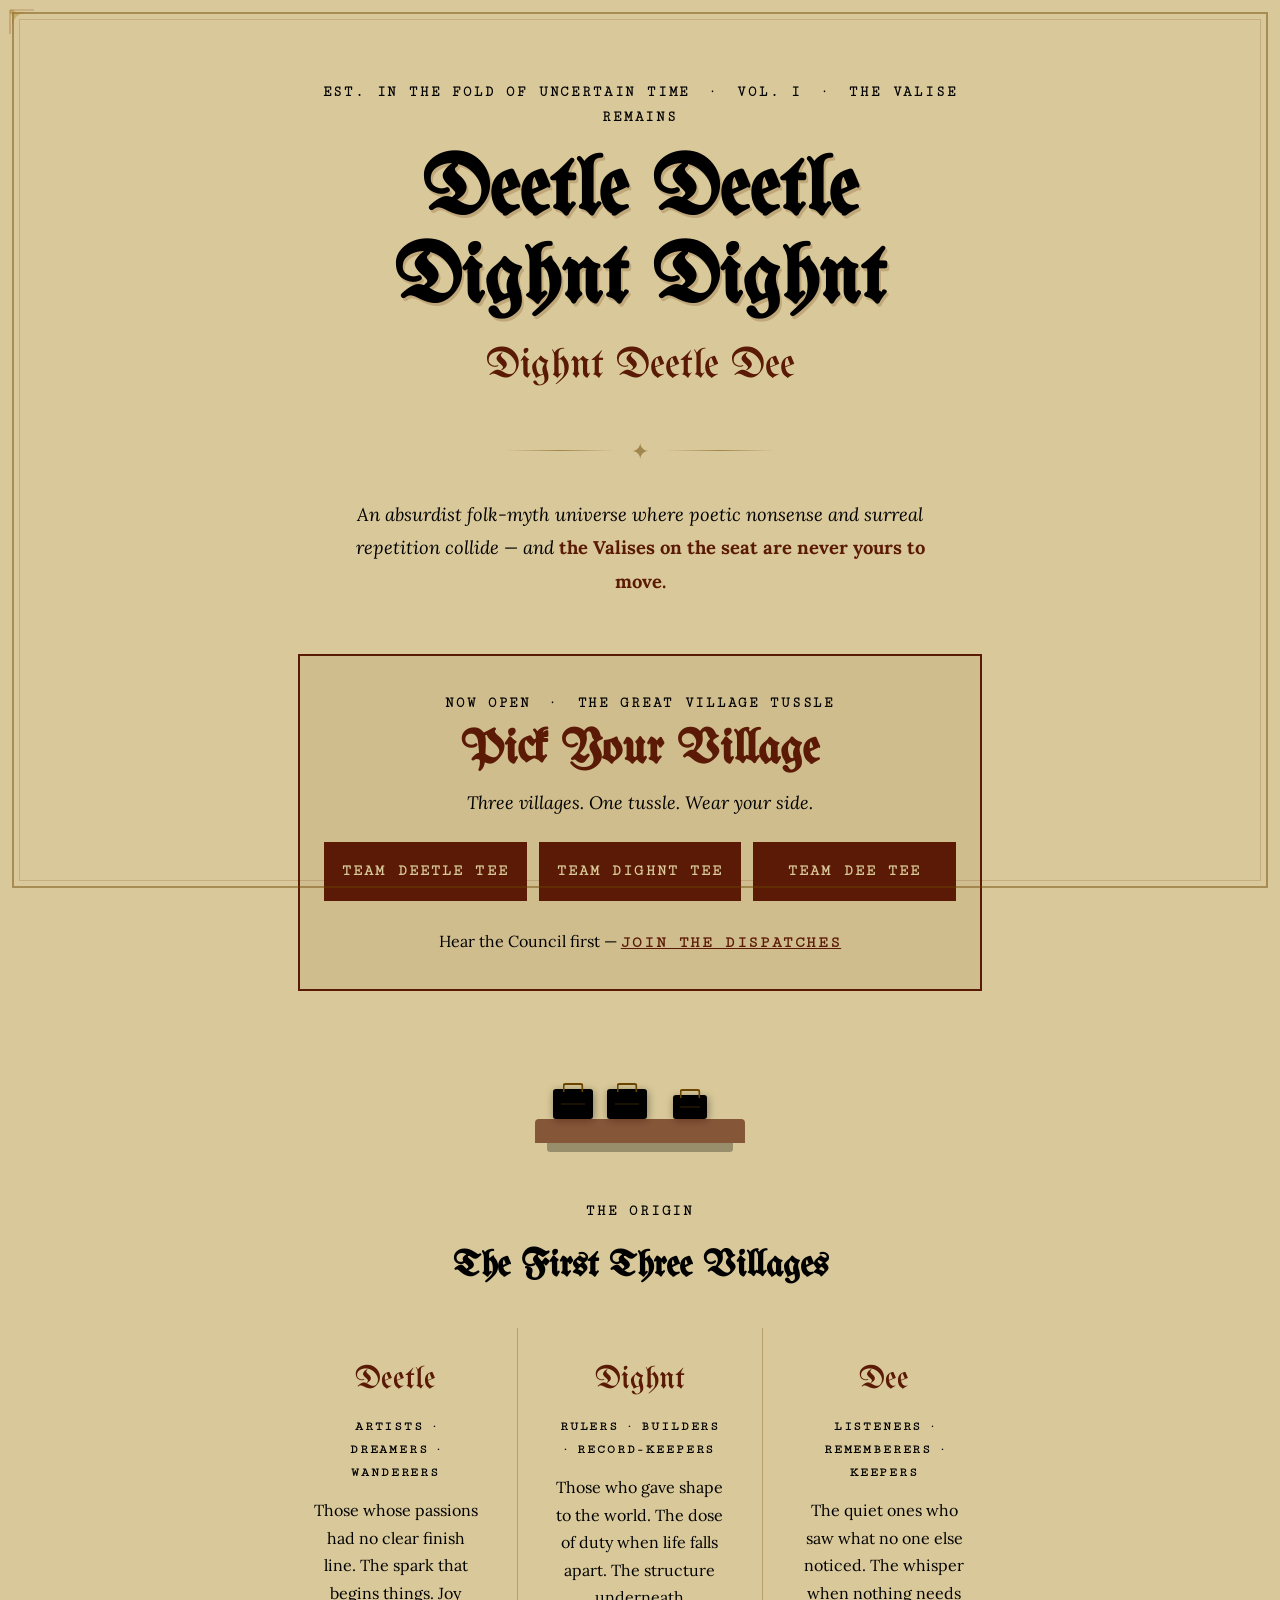
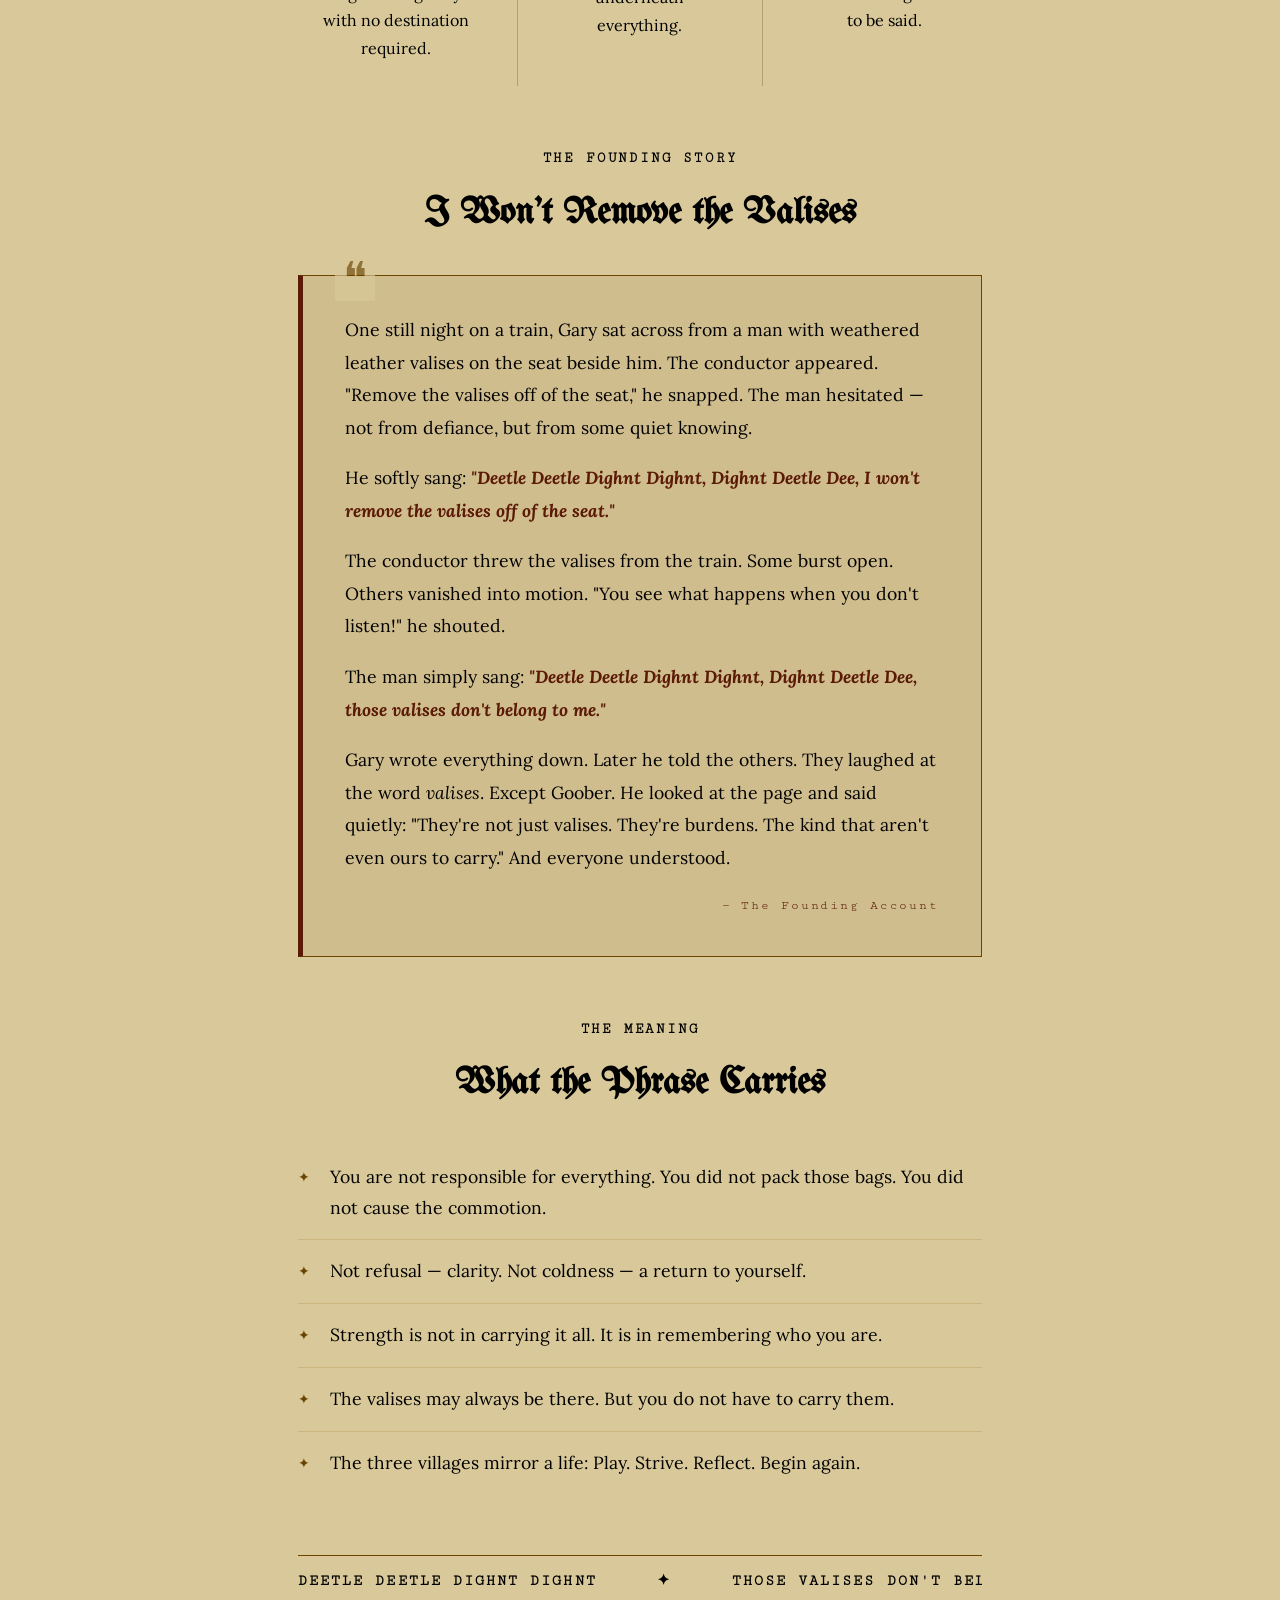
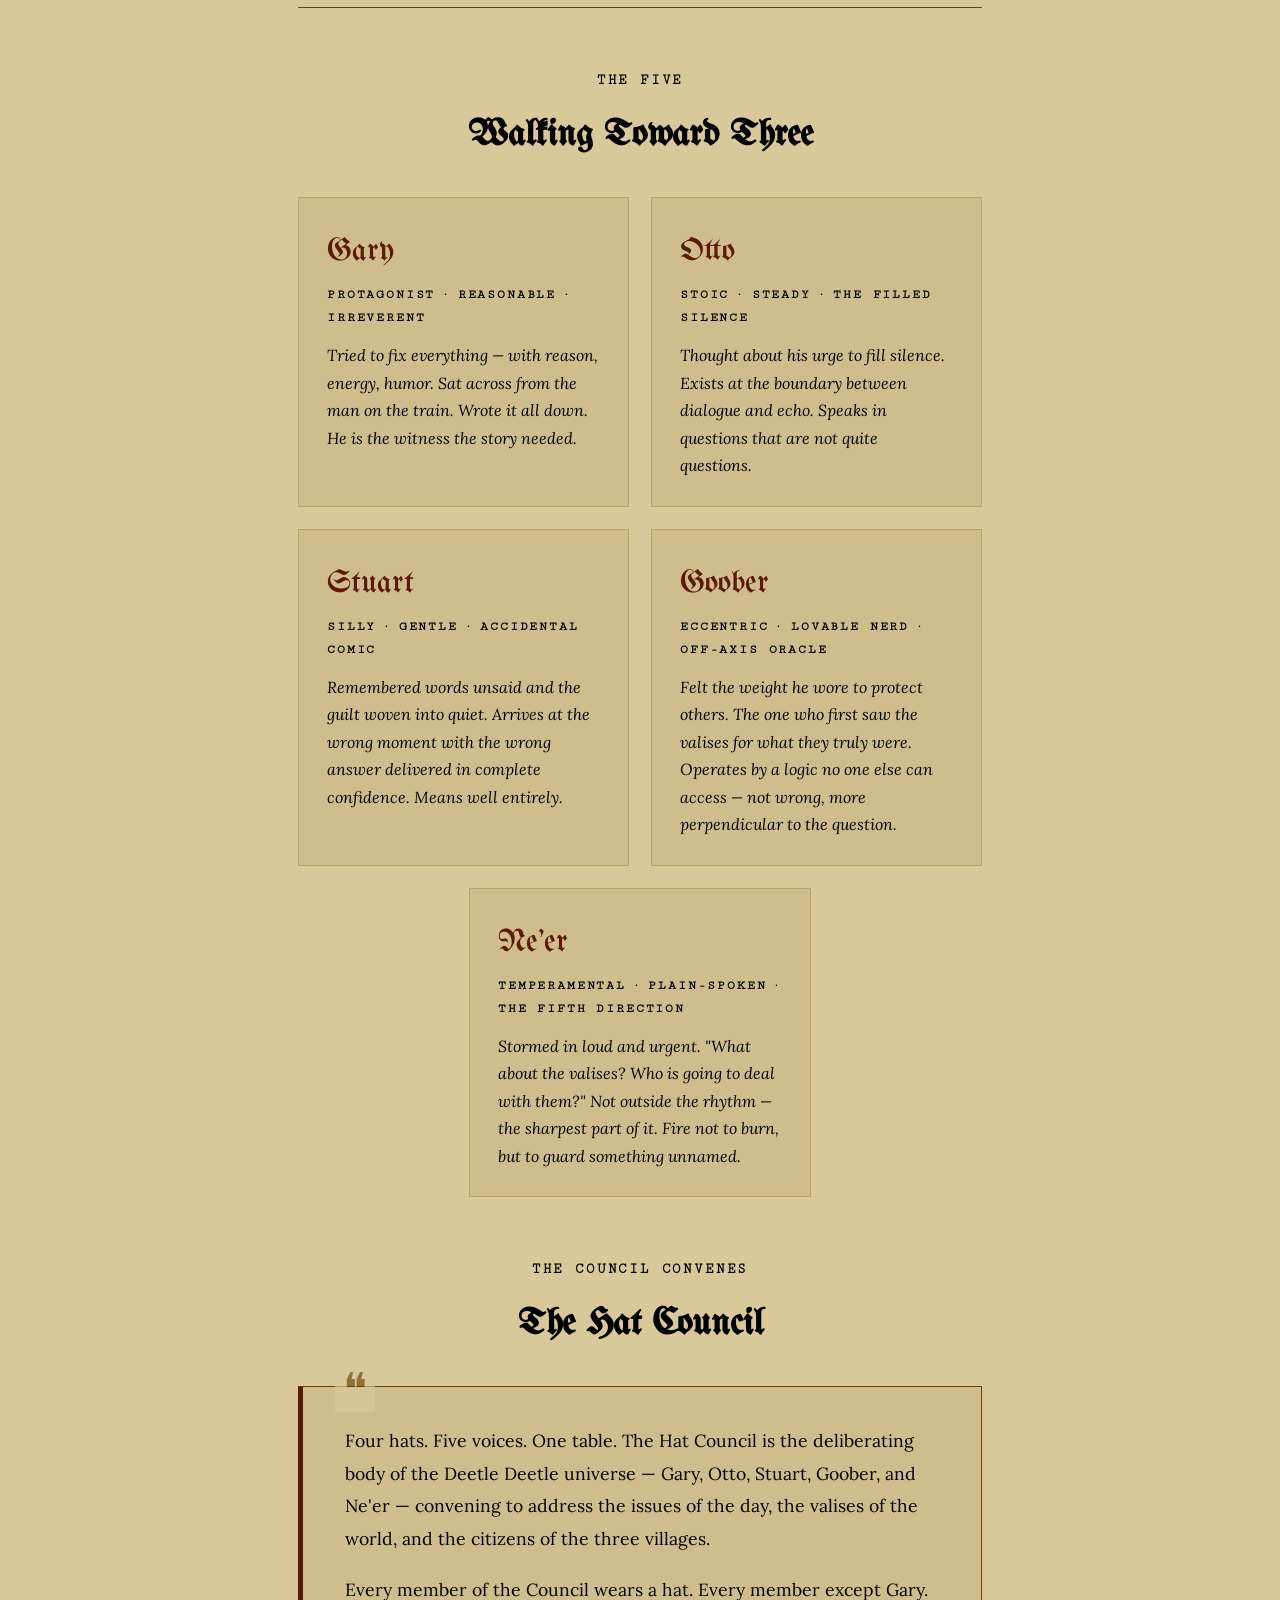
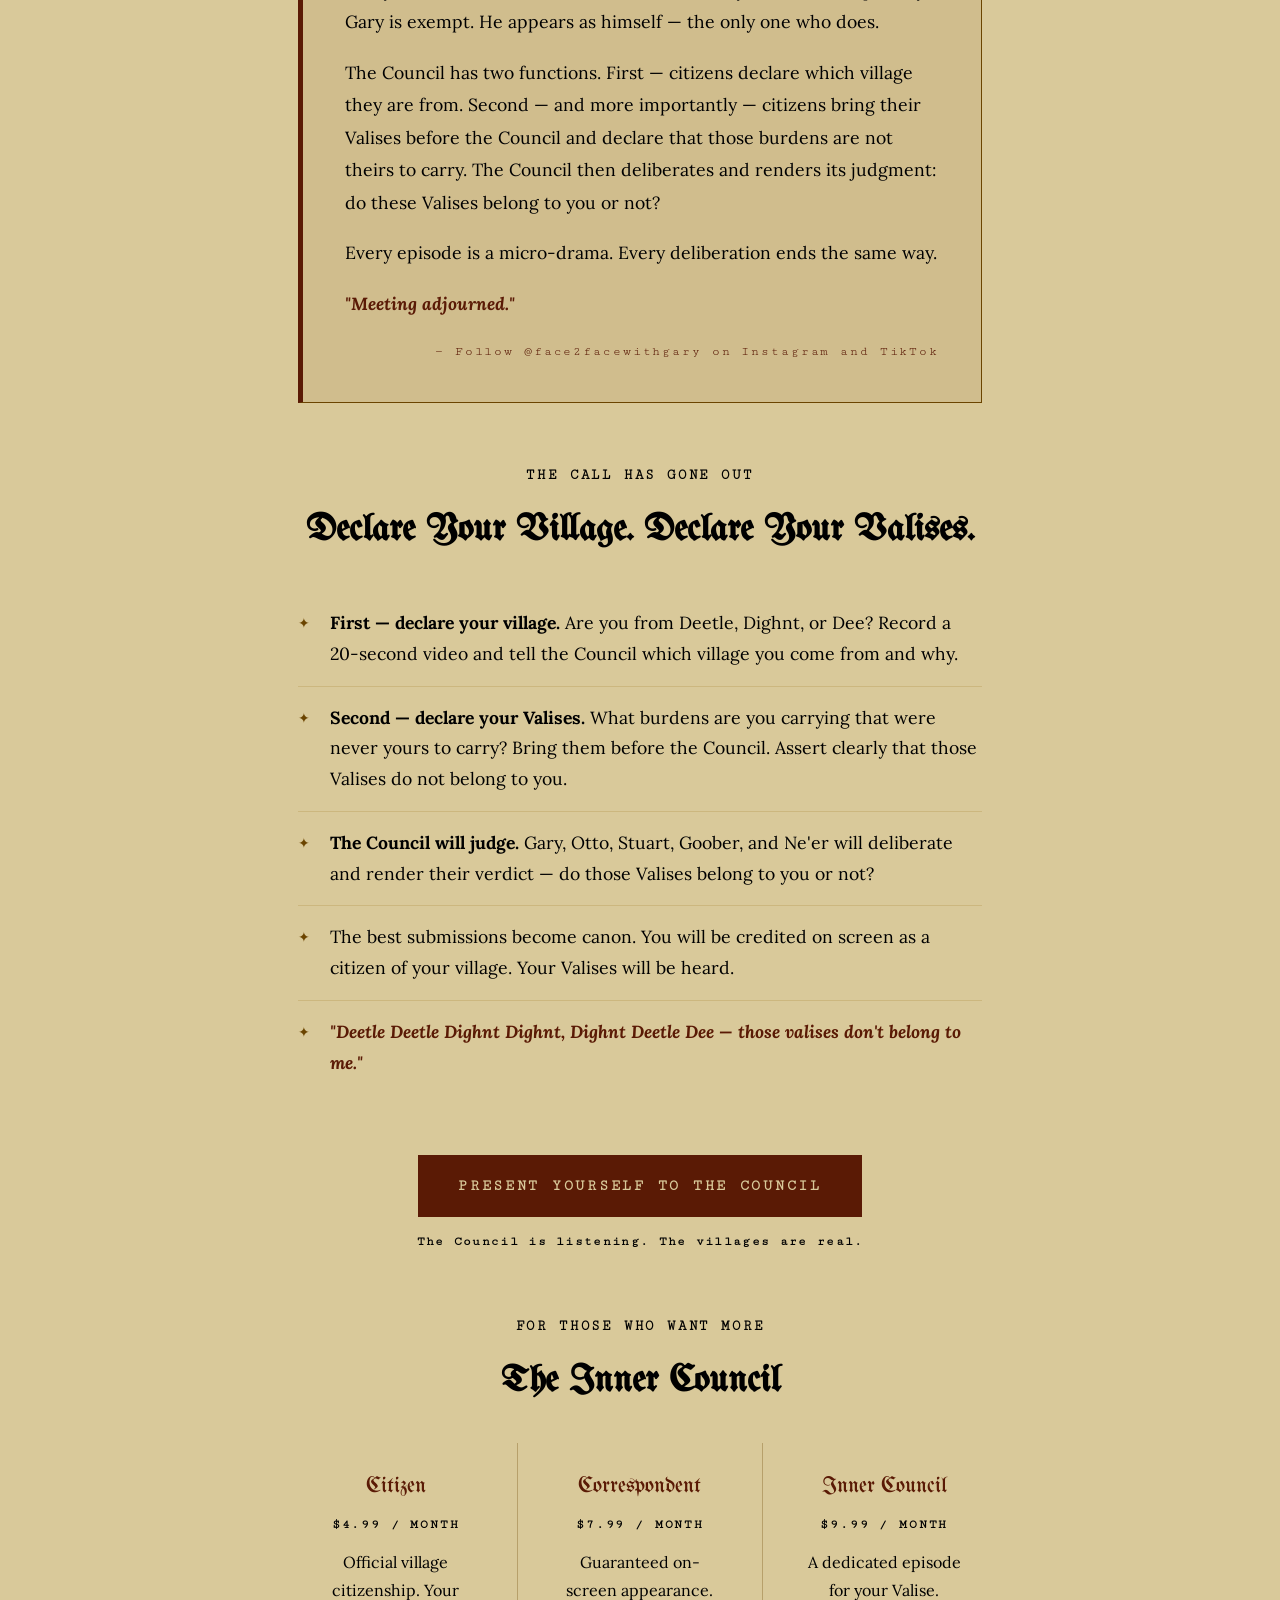
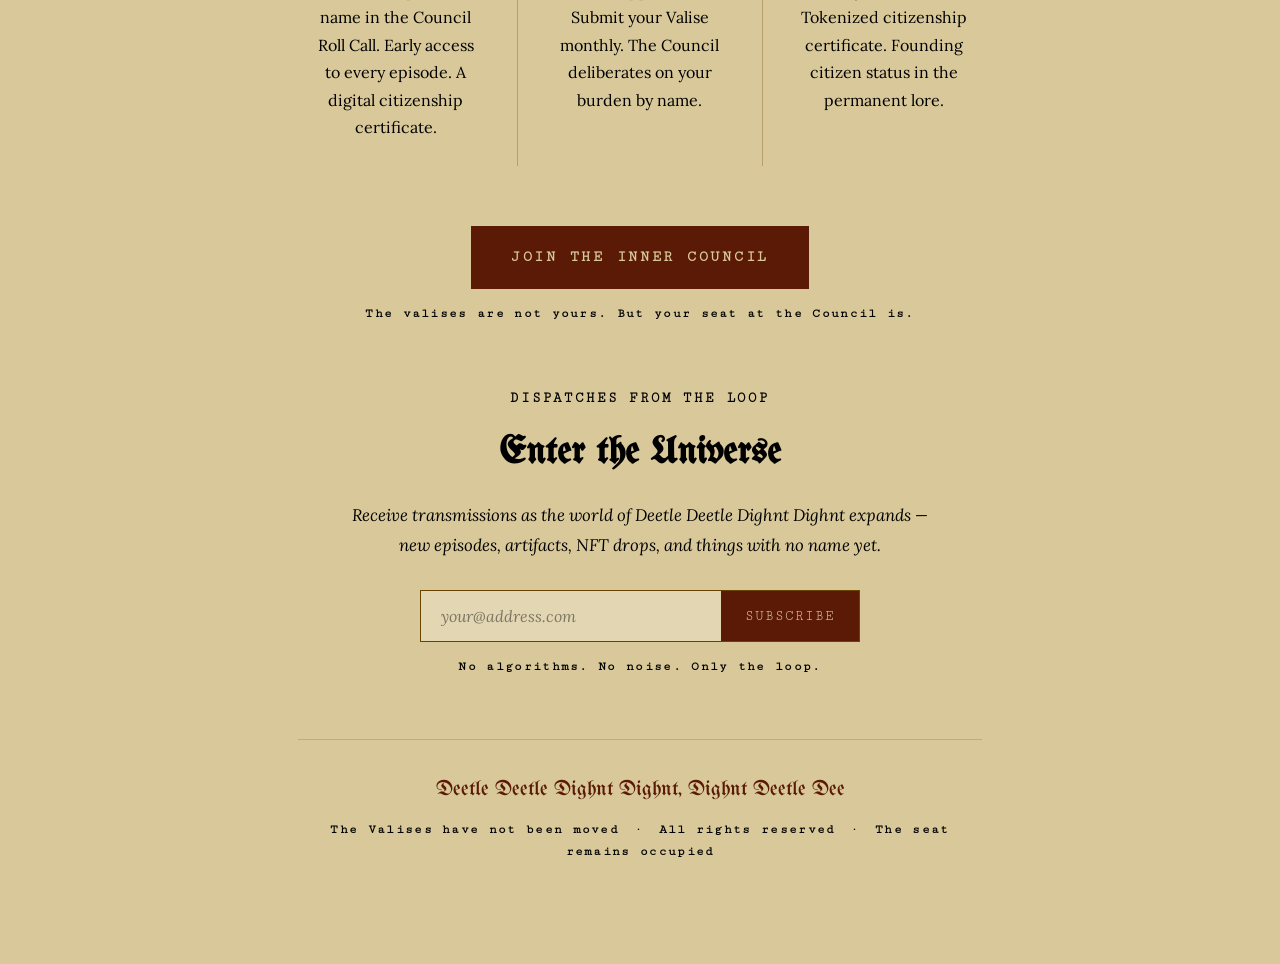
==== index.html @ b36ed806 "Add Great Village Tussle shop section to top of landing page Co-Authored-By: Claude Opus 5.5 <norepl" ====
<!DOCTYPE html>
<html lang="en">
<head>
<meta charset="UTF-8">
<meta name="viewport" content="width=device-width, initial-scale=1.0">
<title>Deetle Deetle Dighnt Dighnt</title>
<link href="https://fonts.googleapis.com/css2?family=UnifrakturMaguntia&family=Cutive+Mono&family=Lora:ital,wght@0,400;0,700;1,400&display=swap" rel="stylesheet">
<style>
  :root {
    --ink: #000000;
    --parchment: #d9c99a;
    --rust: #5a1a05;
    --gold: #6b4400;
    --shadow: #000000;
    --fog: #c0a87a;
    --card-bg: rgba(100,60,0,0.08);
  }

  * { margin: 0; padding: 0; box-sizing: border-box; }

  body {
    background-color: var(--parchment);
    color: #000000;
    font-family: 'Lora', serif;
    font-size: 18px;
    line-height: 1.75;
    min-height: 100vh;
    overflow-x: hidden;
  }

  .frame {
    position: fixed;
    inset: 12px;
    border: 2px solid var(--gold);
    pointer-events: none;
    z-index: 1;
    opacity: 0.45;
  }
  .frame::before {
    content: '';
    position: absolute;
    inset: 5px;
    border: 1px solid var(--rust);
    opacity: 0.35;
  }

  .corner {
    position: fixed;
    width: 44px; height: 44px;
    z-index: 1; opacity: 0.65;
  }
  .corner svg { width: 100%; height: 100%; }
  .corner-tl { top: 8px; left: 8px; }
  .corner-tr { top: 8px; right: 8px; transform: scaleX(-1); }
  .corner-bl { bottom: 8px; left: 8px; transform: scaleY(-1); }
  .corner-br { bottom: 8px; right: 8px; transform: scale(-1); }

  .page {
    max-width: 780px;
    margin: 0 auto;
    padding: 80px 48px 100px;
  }

  /* MASTHEAD */
  .masthead {
    text-align: center;
    margin-bottom: 56px;
    animation: fadeDown 1.2s ease both;
  }

  .issue-line {
    font-family: 'Cutive Mono', monospace;
    font-size: 0.88rem;
    letter-spacing: 0.2em;
    color: #000000;
    font-weight: 700;
    text-transform: uppercase;
    margin-bottom: 20px;
  }

  .title-main {
    font-family: 'UnifrakturMaguntia', cursive;
    font-size: clamp(2.8rem, 7vw, 5.2rem);
    line-height: 1.05;
    color: var(--ink);
    text-shadow: 2px 3px 0px var(--fog);
    margin-bottom: 6px;
  }

  .title-sub {
    font-family: 'UnifrakturMaguntia', cursive;
    font-size: clamp(1.6rem, 4vw, 2.6rem);
    color: var(--rust);
  }

  .ornament-divider {
    display: flex;
    align-items: center;
    gap: 16px;
    margin: 28px auto;
    justify-content: center;
    opacity: 0.5;
  }
  .ornament-divider span { font-size: 1.4rem; color: var(--gold); }
  .ornament-divider::before,
  .ornament-divider::after {
    content: '';
    flex: 1; max-width: 110px; height: 1px;
    background: linear-gradient(to right, transparent, var(--gold), transparent);
  }

  .logline {
    font-size: 1.15rem;
    line-height: 1.82;
    font-style: italic;
    color: #000000;
    text-align: center;
    max-width: 600px;
    margin: 0 auto;
  }
  .logline strong { font-style: normal; color: var(--rust); font-weight: 700; }

  /* VALISE SCENE */
  .valise-scene {
    display: flex;
    justify-content: center;
    align-items: flex-end;
    margin: 56px auto;
    height: 96px;
    animation: fadeUp 1.6s 0.4s ease both;
  }

  .seat-wrap { position: relative; width: 210px; }

  .seat {
    width: 210px; height: 24px;
    background: var(--rust);
    border-radius: 4px 4px 0 0;
    opacity: 0.65;
    position: relative;
  }
  .seat::after {
    content: '';
    position: absolute;
    bottom: -9px; left: 12px; right: 12px; height: 9px;
    background: var(--shadow);
    border-radius: 0 0 3px 3px;
    opacity: 0.45;
  }

  .valise {
    width: 40px; height: 30px;
    background: var(--ink);
    border-radius: 3px;
    position: absolute; bottom: 24px;
    box-shadow: 1px 2px 8px rgba(0,0,0,0.4);
    animation: sway 4s ease-in-out infinite;
  }
  .valise::before {
    content: '';
    position: absolute;
    top: -6px; left: 50%; transform: translateX(-50%);
    width: 17px; height: 7px;
    border: 2px solid var(--gold);
    border-radius: 3px 3px 0 0; border-bottom: none;
  }
  .valise::after {
    content: '';
    position: absolute;
    top: 50%; left: 50%; transform: translate(-50%,-50%);
    width: 60%; height: 1px;
    background: var(--gold); opacity: 0.5;
  }
  .v1 { left: 18px; }
  .v2 { left: 72px; animation-delay: 1.2s; }
  .v3 { left: 138px; animation-delay: 0.6s; width: 34px; height: 24px; }

  @keyframes sway {
    0%,100% { transform: rotate(-1deg); }
    50% { transform: rotate(1deg); }
  }

  /* SECTION LABELS */
  .section-label {
    font-family: 'Cutive Mono', monospace;
    font-size: 0.88rem;
    letter-spacing: 0.2em;
    text-transform: uppercase;
    color: #000000;
    font-weight: 700;
    text-align: center;
    margin-bottom: 10px;
  }

  .section-heading {
    font-family: 'UnifrakturMaguntia', cursive;
    font-size: 2.3rem;
    color: var(--ink);
    text-align: center;
    margin-bottom: 30px;
  }

  /* THREE VILLAGES */
  .villages-grid {
    display: grid;
    grid-template-columns: 1fr 1px 1fr 1px 1fr;
    gap: 0 24px;
    margin-bottom: 60px;
    animation: fadeUp 1.4s 0.5s ease both;
  }

  .village-divider { background: var(--gold); opacity: 0.3; align-self: stretch; }

  .village-item { text-align: center; padding: 24px 14px; }

  .village-name {
    font-family: 'UnifrakturMaguntia', cursive;
    font-size: 2rem; color: var(--rust); margin-bottom: 8px;
  }

  .village-type {
    font-family: 'Cutive Mono', monospace;
    font-size: 0.82rem;
    letter-spacing: 0.14em;
    text-transform: uppercase;
    color: #000000;
    font-weight: 700;
    margin-bottom: 12px;
    display: block;
  }

  .village-desc { font-size: 1rem; line-height: 1.72; color: #000000; }

  /* STORY BLOCK */
  .story-block {
    border: 1px solid var(--gold);
    border-left: 5px solid var(--rust);
    padding: 38px 42px;
    margin-bottom: 60px;
    background: var(--card-bg);
    position: relative;
    animation: fadeUp 1.4s 0.6s ease both;
  }

  .story-block::before {
    content: '❝';
    position: absolute;
    top: -20px; left: 32px;
    font-size: 2.8rem;
    color: var(--gold);
    background: var(--parchment);
    padding: 0 8px; line-height: 1;
    opacity: 0.65;
  }

  .story-block p {
    font-size: 1.1rem;
    line-height: 1.85;
    color: #000000;
    margin-bottom: 18px;
  }
  .story-block p:last-of-type { margin-bottom: 0; }

  .incantation {
    font-style: italic;
    font-weight: 700;
    color: var(--rust);
  }

  .story-block .attr {
    display: block;
    margin-top: 20px;
    font-style: normal;
    font-family: 'Cutive Mono', monospace;
    font-size: 0.84rem;
    letter-spacing: 0.14em;
    color: var(--rust);
    text-align: right;
  }

  /* MEANING */
  .meaning-block {
    margin-bottom: 60px;
    animation: fadeUp 1.4s 0.7s ease both;
  }

  .meaning-items { list-style: none; margin-top: 20px; }

  .meaning-items li {
    font-size: 1.1rem;
    line-height: 1.75;
    color: #000000;
    padding: 16px 0 16px 32px;
    border-bottom: 1px solid rgba(160,120,32,0.22);
    position: relative;
  }
  .meaning-items li::before {
    content: '✦';
    position: absolute; left: 0; top: 20px;
    color: var(--gold); font-size: 0.85rem;
  }
  .meaning-items li:last-child { border-bottom: none; }

  /* TICKER */
  .ticker-wrap {
    overflow: hidden;
    border-top: 1px solid var(--gold);
    border-bottom: 1px solid var(--gold);
    padding: 13px 0;
    margin-bottom: 60px;
  }

  .ticker {
    display: flex;
    white-space: nowrap;
    animation: ticker 20s linear infinite;
    font-family: 'Cutive Mono', monospace;
    font-size: 0.92rem;
    font-weight: 700;
    letter-spacing: 0.14em;
    color: #000000;
  }
  .ticker span { margin-right: 60px; }

  @keyframes ticker {
    0% { transform: translateX(0); }
    100% { transform: translateX(-50%); }
  }

  /* CHARACTERS */
  .characters {
    display: grid;
    grid-template-columns: repeat(2, 1fr);
    gap: 22px;
    margin-bottom: 60px;
    animation: fadeUp 1.4s 0.8s ease both;
  }

  .char-card:last-child:nth-child(odd) {
    grid-column: 1 / -1;
    max-width: 50%;
    margin: 0 auto;
    width: 100%;
  }

  .char-card {
    border: 1px solid rgba(160,120,32,0.4);
    padding: 26px 28px;
    background: var(--card-bg);
  }

  .char-name {
    font-family: 'UnifrakturMaguntia', cursive;
    font-size: 2rem; color: var(--rust); margin-bottom: 4px;
  }

  .char-role {
    font-family: 'Cutive Mono', monospace;
    font-size: 0.82rem;
    letter-spacing: 0.14em;
    text-transform: uppercase;
    color: #000000;
    font-weight: 700;
    margin-bottom: 12px;
    display: block;
  }

  .char-desc {
    font-size: 1rem;
    line-height: 1.72;
    font-style: italic;
    color: #000000;
  }

  /* SIGNUP */
  .signup-section {
    text-align: center;
    margin-bottom: 60px;
    animation: fadeUp 1.4s 0.9s ease both;
  }

  .signup-heading {
    font-family: 'UnifrakturMaguntia', cursive;
    font-size: 2.4rem; color: var(--ink); margin-bottom: 14px;
  }

  .signup-sub {
    font-size: 1.05rem;
    color: #000000;
    font-style: italic;
    margin-bottom: 30px;
    line-height: 1.75;
  }

  .signup-form {
    display: flex;
    max-width: 440px;
    margin: 0 auto;
    border: 1px solid var(--gold);
    background: rgba(255,255,255,0.25);
  }

  .signup-form input {
    flex: 1;
    padding: 15px 20px;
    background: transparent; border: none; outline: none;
    font-family: 'Lora', serif;
    font-size: 1rem;
    color: var(--ink);
    font-style: italic;
  }
  .signup-form input::placeholder { color: var(--shadow); opacity: 0.45; }

  .signup-form button {
    padding: 15px 24px;
    background: var(--rust); color: var(--parchment);
    border: none; cursor: pointer;
    font-family: 'Cutive Mono', monospace;
    font-size: 0.88rem;
    letter-spacing: 0.14em;
    text-transform: uppercase;
    transition: background 0.2s;
  }
  .signup-form button:hover { background: var(--ink); }

  .signup-note {
    font-family: 'Cutive Mono', monospace;
    font-size: 0.82rem;
    font-weight: 700;
    letter-spacing: 0.1em;
    color: #000000;
    margin-top: 14px;
  }

  /* FOOTER */
  footer {
    text-align: center;
    padding-top: 32px;
    border-top: 1px solid rgba(160,120,32,0.35);
    animation: fadeUp 1.4s 1s ease both;
  }

  footer .brand {
    font-family: 'UnifrakturMaguntia', cursive;
    font-size: 1.3rem; color: var(--rust); margin-bottom: 10px;
  }

  footer .copy {
    font-family: 'Cutive Mono', monospace;
    font-size: 0.82rem;
    font-weight: 700;
    letter-spacing: 0.1em;
    color: #000000;
  }

  @keyframes fadeDown {
    from { opacity: 0; transform: translateY(-24px); }
    to { opacity: 1; transform: translateY(0); }
  }
  @keyframes fadeUp {
    from { opacity: 0; transform: translateY(20px); }
    to { opacity: 1; transform: translateY(0); }
  }

  @media (max-width: 580px) {
    body { font-size: 16px; }
    .page { padding: 60px 24px 80px; }
    .villages-grid { grid-template-columns: 1fr; }
    .village-divider { display: none; }
    .characters { grid-template-columns: 1fr; }
    .char-card:last-child:nth-child(odd) { max-width: 100%; }
    .signup-form { flex-direction: column; }
    .signup-form button { width: 100%; }
    .story-block { padding: 28px 22px; }
  }

  /* VILLAGE TUSSLE SHOP */
  .tussle {
    text-align: center;
    margin: 0 auto 56px;
    padding: 36px 24px 32px;
    border: 2px solid var(--rust);
    background: var(--card-bg);
  }
  .tussle-label {
    font-family: 'Cutive Mono', monospace;
    font-size: 0.85rem; font-weight: 700;
    letter-spacing: 0.2em; text-transform: uppercase;
    margin-bottom: 8px;
  }
  .tussle-heading {
    font-family: 'UnifrakturMaguntia', cursive;
    font-size: clamp(2rem, 5vw, 3rem);
    line-height: 1.1; color: var(--rust);
    margin-bottom: 10px;
  }
  .tussle-sub { font-style: italic; margin-bottom: 24px; }
  .tussle-buttons {
    display: flex; gap: 12px; justify-content: center; flex-wrap: wrap;
  }
  .tussle-btn {
    flex: 1 1 180px; max-width: 220px;
    display: block; padding: 16px 12px;
    background: var(--rust); color: var(--parchment);
    font-family: 'Cutive Mono', monospace;
    font-size: 0.95rem; font-weight: 700;
    letter-spacing: 0.14em; text-transform: uppercase;
    text-decoration: none;
  }
  .tussle-btn:hover { background: #000000; }
  .tussle-signup { margin-top: 26px; font-size: 1rem; }
  .tussle-signup a {
    color: var(--rust); font-weight: 700;
    font-family: 'Cutive Mono', monospace;
    letter-spacing: 0.1em; text-transform: uppercase;
  }
  @media (max-width: 600px) {
    .tussle-btn { max-width: none; flex-basis: 100%; }
  }
</style>
</head>
<body>

<div class="frame"></div>
<div class="corner corner-tl">
  <svg viewBox="0 0 44 44" fill="none" xmlns="http://www.w3.org/2000/svg">
    <path d="M4 4 L4 22 Q4 4 22 4 Z" fill="#a07820" opacity="0.55"/>
    <path d="M2 2 L2 26 M2 2 L26 2" stroke="#7a2e0e" stroke-width="1.2" opacity="0.5"/>
    <circle cx="4" cy="4" r="2.5" fill="#a07820" opacity="0.7"/>
  </svg>
</div>
<div class="corner corner-tr"></div>
<div class="corner corner-bl"></div>
<div class="corner corner-br"></div>

<div class="page">

  <!-- MASTHEAD -->
  <header class="masthead">
    <div class="issue-line">Est. in the fold of uncertain time &nbsp;·&nbsp; Vol. I &nbsp;·&nbsp; The Valise Remains</div>
    <h1 class="title-main">Deetle Deetle Dighnt Dighnt</h1>
    <div class="title-sub">Dighnt Deetle Dee</div>
    <div class="ornament-divider"><span>✦</span></div>
    <p class="logline">
      An absurdist folk-myth universe where poetic nonsense and surreal repetition collide —
      and <strong>the Valises on the seat are never yours to move.</strong>
    </p>
  </header>

  <!-- THE GREAT VILLAGE TUSSLE: SHOP -->
  <section class="tussle">
    <div class="tussle-label">Now Open &nbsp;·&nbsp; The Great Village Tussle</div>
    <h2 class="tussle-heading">Pick Your Village</h2>
    <p class="tussle-sub">Three villages. One tussle. Wear your side.</p>
    <div class="tussle-buttons">
      <a class="tussle-btn" href="https://www.face2facewithgary.com/product-page/team-deetle-the-great-village-tussle-tee" target="_blank" rel="noopener">Team Deetle Tee</a>
      <a class="tussle-btn" href="https://www.face2facewithgary.com/product-page/dighnt-great-village-tussle-t-shirt-deetle-deetle-dighnt-dighnt-tee" target="_blank" rel="noopener">Team Dighnt Tee</a>
      <a class="tussle-btn" href="https://www.face2facewithgary.com/product-page/team-dee-the-great-village-tussle-tee" target="_blank" rel="noopener">Team Dee Tee</a>
    </div>
    <p class="tussle-signup">Hear the Council first &mdash; <a href="https://garys-newsletter-7e1c91.beehiiv.com/subscribe" target="_blank" rel="noopener">Join the Dispatches</a></p>
  </section>

  <!-- VALISE SCENE -->
  <div class="valise-scene">
    <div class="seat-wrap">
      <div class="valise v1"></div>
      <div class="valise v2"></div>
      <div class="valise v3"></div>
      <div class="seat"></div>
    </div>
  </div>

  <!-- THREE VILLAGES -->
  <div class="section-label">The Origin</div>
  <h2 class="section-heading">The First Three Villages</h2>

  <div class="villages-grid">
    <div class="village-item">
      <div class="village-name">Deetle</div>
      <span class="village-type">Artists · Dreamers · Wanderers</span>
      <p class="village-desc">Those whose passions had no clear finish line. The spark that begins things. Joy with no destination required.</p>
    </div>
    <div class="village-divider"></div>
    <div class="village-item">
      <div class="village-name">Dighnt</div>
      <span class="village-type">Rulers · Builders · Record-Keepers</span>
      <p class="village-desc">Those who gave shape to the world. The dose of duty when life falls apart. The structure underneath everything.</p>
    </div>
    <div class="village-divider"></div>
    <div class="village-item">
      <div class="village-name">Dee</div>
      <span class="village-type">Listeners · Rememberers · Keepers</span>
      <p class="village-desc">The quiet ones who saw what no one else noticed. The whisper when nothing needs to be said.</p>
    </div>
  </div>

  <!-- THE STORY -->
  <div class="section-label">The Founding Story</div>
  <h2 class="section-heading">I Won't Remove the Valises</h2>

  <div class="story-block">
    <p>One still night on a train, Gary sat across from a man with weathered leather valises on the seat beside him. The conductor appeared. "Remove the valises off of the seat," he snapped. The man hesitated — not from defiance, but from some quiet knowing.</p>
    <p>He softly sang: <span class="incantation">"Deetle Deetle Dighnt Dighnt, Dighnt Deetle Dee, I won't remove the valises off of the seat."</span></p>
    <p>The conductor threw the valises from the train. Some burst open. Others vanished into motion. "You see what happens when you don't listen!" he shouted.</p>
    <p>The man simply sang: <span class="incantation">"Deetle Deetle Dighnt Dighnt, Dighnt Deetle Dee, those valises don't belong to me."</span></p>
    <p>Gary wrote everything down. Later he told the others. They laughed at the word <em>valises</em>. Except Goober. He looked at the page and said quietly: "They're not just valises. They're burdens. The kind that aren't even ours to carry." And everyone understood.</p>
    <span class="attr">— The Founding Account</span>
  </div>

  <!-- MEANING -->
  <div class="meaning-block">
    <div class="section-label">The Meaning</div>
    <h2 class="section-heading">What the Phrase Carries</h2>
    <ul class="meaning-items">
      <li>You are not responsible for everything. You did not pack those bags. You did not cause the commotion.</li>
      <li>Not refusal — clarity. Not coldness — a return to yourself.</li>
      <li>Strength is not in carrying it all. It is in remembering who you are.</li>
      <li>The valises may always be there. But you do not have to carry them.</li>
      <li>The three villages mirror a life: Play. Strive. Reflect. Begin again.</li>
    </ul>
  </div>

  <!-- TICKER -->
  <div class="ticker-wrap">
    <div class="ticker">
      <span>DEETLE DEETLE DIGHNT DIGHNT</span>
      <span>✦</span>
      <span>THOSE VALISES DON'T BELONG TO ME</span>
      <span>✦</span>
      <span>DIGHNT DEETLE DEE</span>
      <span>✦</span>
      <span>PLAY · STRIVE · REFLECT · BEGIN AGAIN</span>
      <span>✦</span>
      <span>DEETLE DEETLE DIGHNT DIGHNT</span>
      <span>✦</span>
      <span>THOSE VALISES DON'T BELONG TO ME</span>
      <span>✦</span>
      <span>DIGHNT DEETLE DEE</span>
      <span>✦</span>
      <span>PLAY · STRIVE · REFLECT · BEGIN AGAIN</span>
      <span>✦</span>
    </div>
  </div>

  <!-- CHARACTERS -->
  <div class="section-label">The Five</div>
  <h2 class="section-heading">Walking Toward Three</h2>

  <div class="characters">
    <div class="char-card">
      <div class="char-name">Gary</div>
      <span class="char-role">Protagonist · Reasonable · Irreverent</span>
      <p class="char-desc">Tried to fix everything — with reason, energy, humor. Sat across from the man on the train. Wrote it all down. He is the witness the story needed.</p>
    </div>
    <div class="char-card">
      <div class="char-name">Otto</div>
      <span class="char-role">Stoic · Steady · The Filled Silence</span>
      <p class="char-desc">Thought about his urge to fill silence. Exists at the boundary between dialogue and echo. Speaks in questions that are not quite questions.</p>
    </div>
    <div class="char-card">
      <div class="char-name">Stuart</div>
      <span class="char-role">Silly · Gentle · Accidental Comic</span>
      <p class="char-desc">Remembered words unsaid and the guilt woven into quiet. Arrives at the wrong moment with the wrong answer delivered in complete confidence. Means well entirely.</p>
    </div>
    <div class="char-card">
      <div class="char-name">Goober</div>
      <span class="char-role">Eccentric · Lovable Nerd · Off-Axis Oracle</span>
      <p class="char-desc">Felt the weight he wore to protect others. The one who first saw the valises for what they truly were. Operates by a logic no one else can access — not wrong, more perpendicular to the question.</p>
    </div>
    <div class="char-card">
      <div class="char-name">Ne'er</div>
      <span class="char-role">Temperamental · Plain-Spoken · The Fifth Direction</span>
      <p class="char-desc">Stormed in loud and urgent. "What about the valises? Who is going to deal with them?" Not outside the rhythm — the sharpest part of it. Fire not to burn, but to guard something unnamed.</p>
    </div>
  </div>

  <!-- HAT COUNCIL -->
  <div class="section-label">The Council Convenes</div>
  <h2 class="section-heading">The Hat Council</h2>

  <div class="story-block">
    <p>Four hats. Five voices. One table. The Hat Council is the deliberating body of the Deetle Deetle universe — Gary, Otto, Stuart, Goober, and Ne'er — convening to address the issues of the day, the valises of the world, and the citizens of the three villages.</p>
    <p>Every member of the Council wears a hat. Every member except Gary. Gary is exempt. He appears as himself — the only one who does.</p>
    <p>The Council has two functions. First — citizens declare which village they are from. Second — and more importantly — citizens bring their Valises before the Council and declare that those burdens are not theirs to carry. The Council then deliberates and renders its judgment: do these Valises belong to you or not?</p>
    <p>Every episode is a micro-drama. Every deliberation ends the same way.</p>
    <p><span class="incantation">"Meeting adjourned."</span></p>
    <span class="attr">— Follow @face2facewithgary on Instagram and TikTok</span>
  </div>

  <!-- VILLAGE ROLL CALL -->
  <div class="section-label">The Call Has Gone Out</div>
  <h2 class="section-heading">Declare Your Village. Declare Your Valises.</h2>

  <div class="meaning-block">
    <ul class="meaning-items">
      <li><strong>First — declare your village.</strong> Are you from Deetle, Dighnt, or Dee? Record a 20-second video and tell the Council which village you come from and why.</li>
      <li><strong>Second — declare your Valises.</strong> What burdens are you carrying that were never yours to carry? Bring them before the Council. Assert clearly that those Valises do not belong to you.</li>
      <li><strong>The Council will judge.</strong> Gary, Otto, Stuart, Goober, and Ne'er will deliberate and render their verdict — do those Valises belong to you or not?</li>
      <li>The best submissions become canon. You will be credited on screen as a citizen of your village. Your Valises will be heard.</li>
      <li><span class="incantation">"Deetle Deetle Dighnt Dighnt, Dighnt Deetle Dee — those valises don't belong to me."</span></li>
    </ul>
  </div>

  <div style="text-align:center; margin-bottom: 60px;">
    <a href="https://DeetleDighntDee.github.io/submit" style="
      display: inline-block;
      padding: 18px 40px;
      background: #5a1a05;
      color: #d9c99a;
      font-family: 'Cutive Mono', monospace;
      font-size: 0.95rem;
      font-weight: 700;
      letter-spacing: 0.18em;
      text-transform: uppercase;
      text-decoration: none;
      border: none;
      cursor: pointer;
      transition: background 0.2s;
    ">Present Yourself to the Council</a>
    <p style="font-family:'Cutive Mono',monospace; font-size:0.82rem; font-weight:700; letter-spacing:0.1em; color:#000000; margin-top:14px;">The Council is listening. The villages are real.</p>
  </div>

  <!-- INNER COUNCIL -->
  <div class="section-label">For Those Who Want More</div>
  <h2 class="section-heading">The Inner Council</h2>

  <div class="villages-grid">
    <div class="village-item">
      <div class="village-name" style="font-size:1.4rem;">Citizen</div>
      <span class="village-type">$4.99 / month</span>
      <p class="village-desc">Official village citizenship. Your name in the Council Roll Call. Early access to every episode. A digital citizenship certificate.</p>
    </div>
    <div class="village-divider"></div>
    <div class="village-item">
      <div class="village-name" style="font-size:1.4rem;">Correspondent</div>
      <span class="village-type">$7.99 / month</span>
      <p class="village-desc">Guaranteed on-screen appearance. Submit your Valise monthly. The Council deliberates on your burden by name.</p>
    </div>
    <div class="village-divider"></div>
    <div class="village-item">
      <div class="village-name" style="font-size:1.4rem;">Inner Council</div>
      <span class="village-type">$9.99 / month</span>
      <p class="village-desc">A dedicated episode for your Valise. Tokenized citizenship certificate. Founding citizen status in the permanent lore.</p>
    </div>
  </div>

  <div style="text-align:center; margin-bottom: 60px;">
    <a href="https://www.patreon.com/c/garysl127" style="
      display: inline-block;
      padding: 18px 40px;
      background: #5a1a05;
      color: #d9c99a;
      font-family: 'Cutive Mono', monospace;
      font-size: 0.95rem;
      font-weight: 700;
      letter-spacing: 0.18em;
      text-transform: uppercase;
      text-decoration: none;
    ">Join the Inner Council</a>
    <p style="font-family:'Cutive Mono',monospace; font-size:0.82rem; font-weight:700; letter-spacing:0.1em; color:#000000; margin-top:14px;">The valises are not yours. But your seat at the Council is.</p>
  </div>


  <div class="signup-section">
    <div class="section-label">Dispatches from the Loop</div>
    <h2 class="signup-heading">Enter the Universe</h2>
    <p class="signup-sub">
      Receive transmissions as the world of Deetle Deetle Dighnt Dighnt expands —<br>
      new episodes, artifacts, NFT drops, and things with no name yet.
    </p>
    <div class="signup-form">
      <input type="email" placeholder="your@address.com" />
      <button type="button" onclick="window.open('https://garys-newsletter-7e1c91.beehiiv.com/subscribe', '_blank')">Subscribe</button>
    </div>
    <p class="signup-note">No algorithms. No noise. Only the loop.</p>
  </div>

  <footer>
    <div class="brand">Deetle Deetle Dighnt Dighnt, Dighnt Deetle Dee</div>
    <div class="copy">The Valises have not been moved &nbsp;·&nbsp; All rights reserved &nbsp;·&nbsp; The seat remains occupied</div>
  </footer>

</div>
</body>
</html>
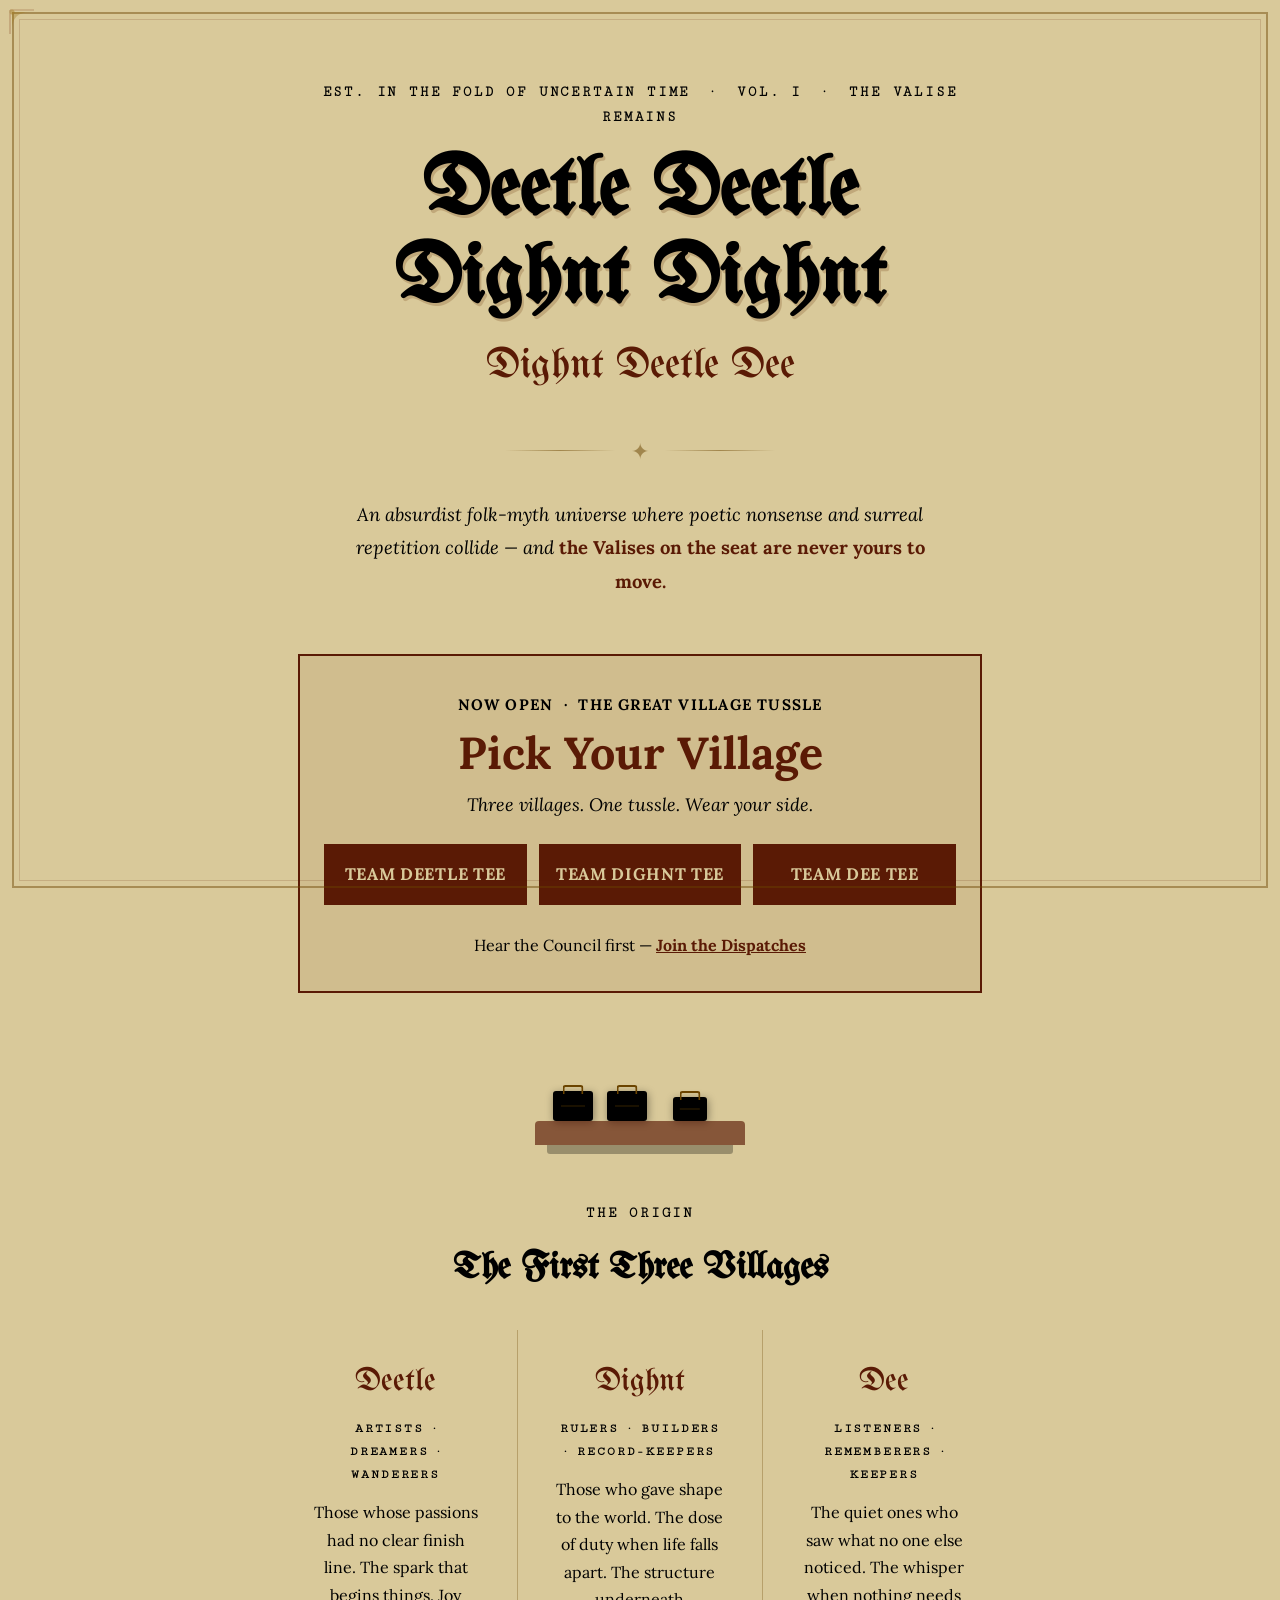
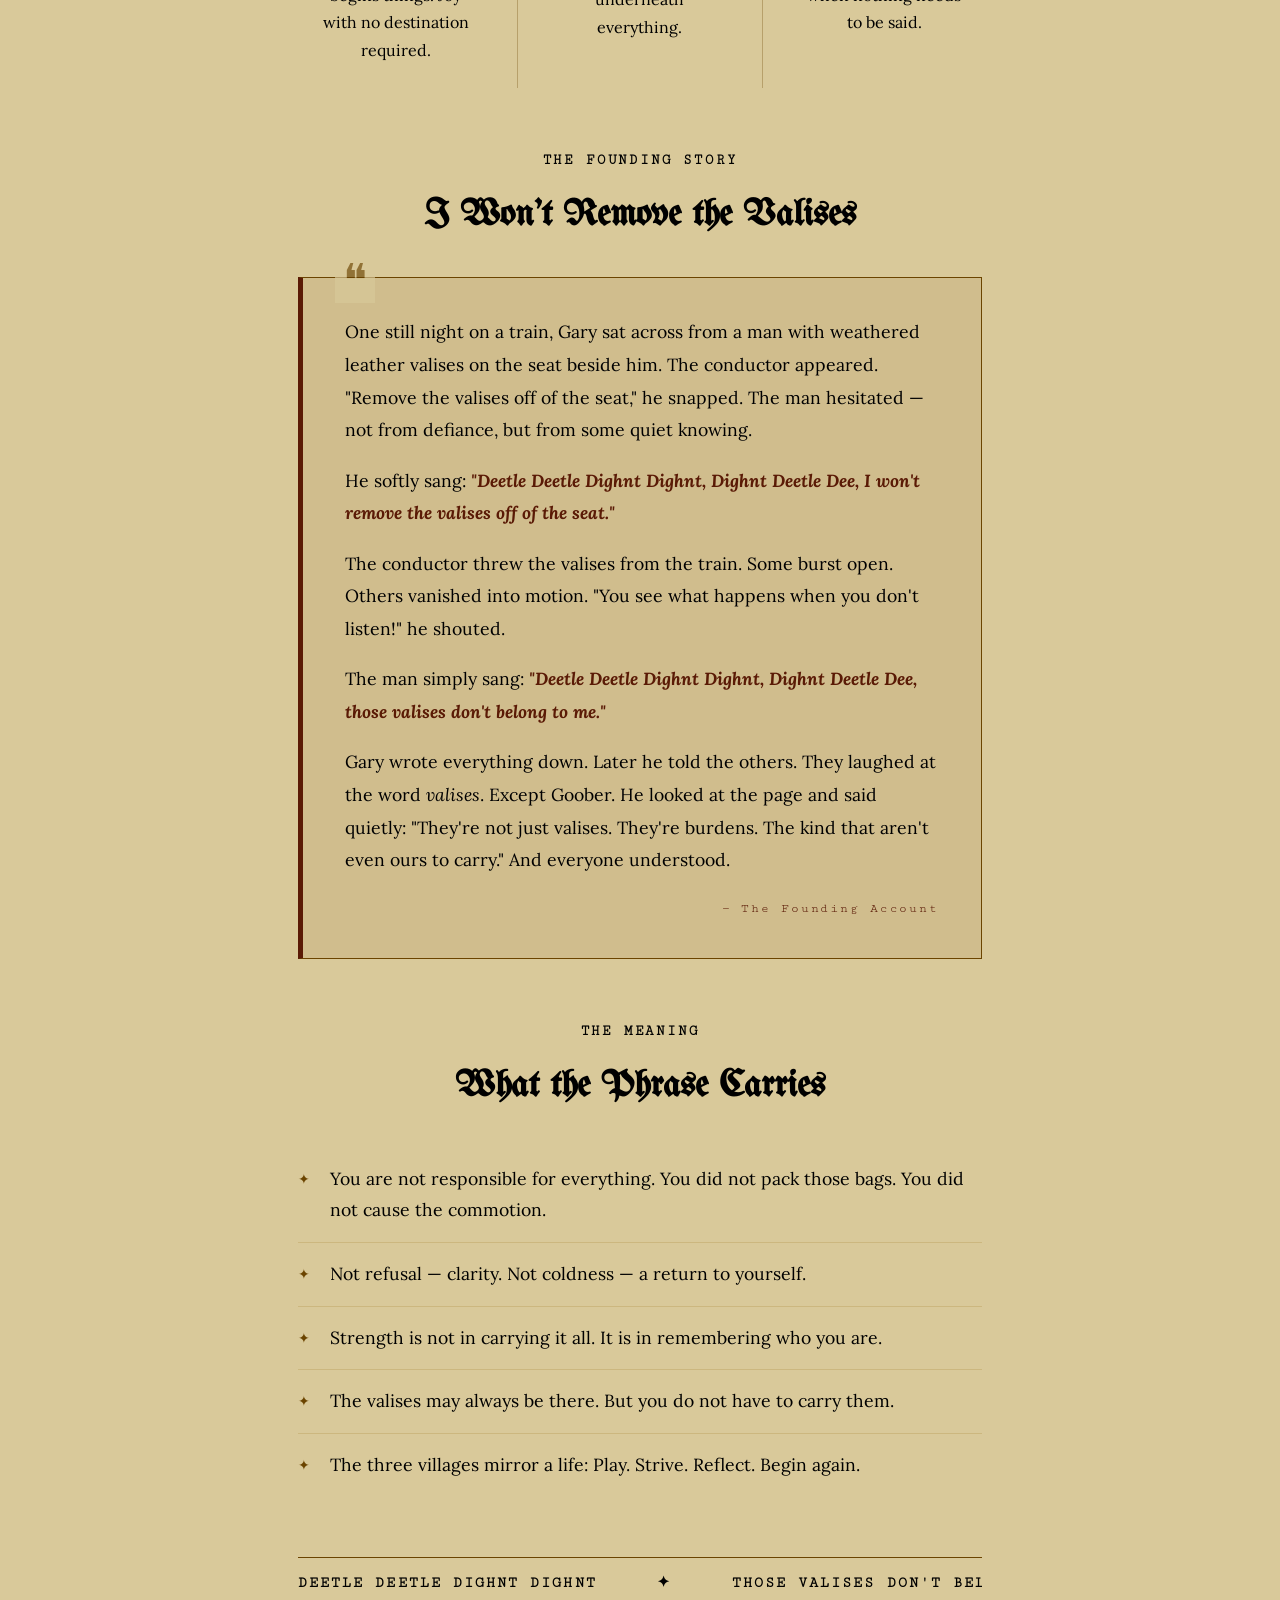
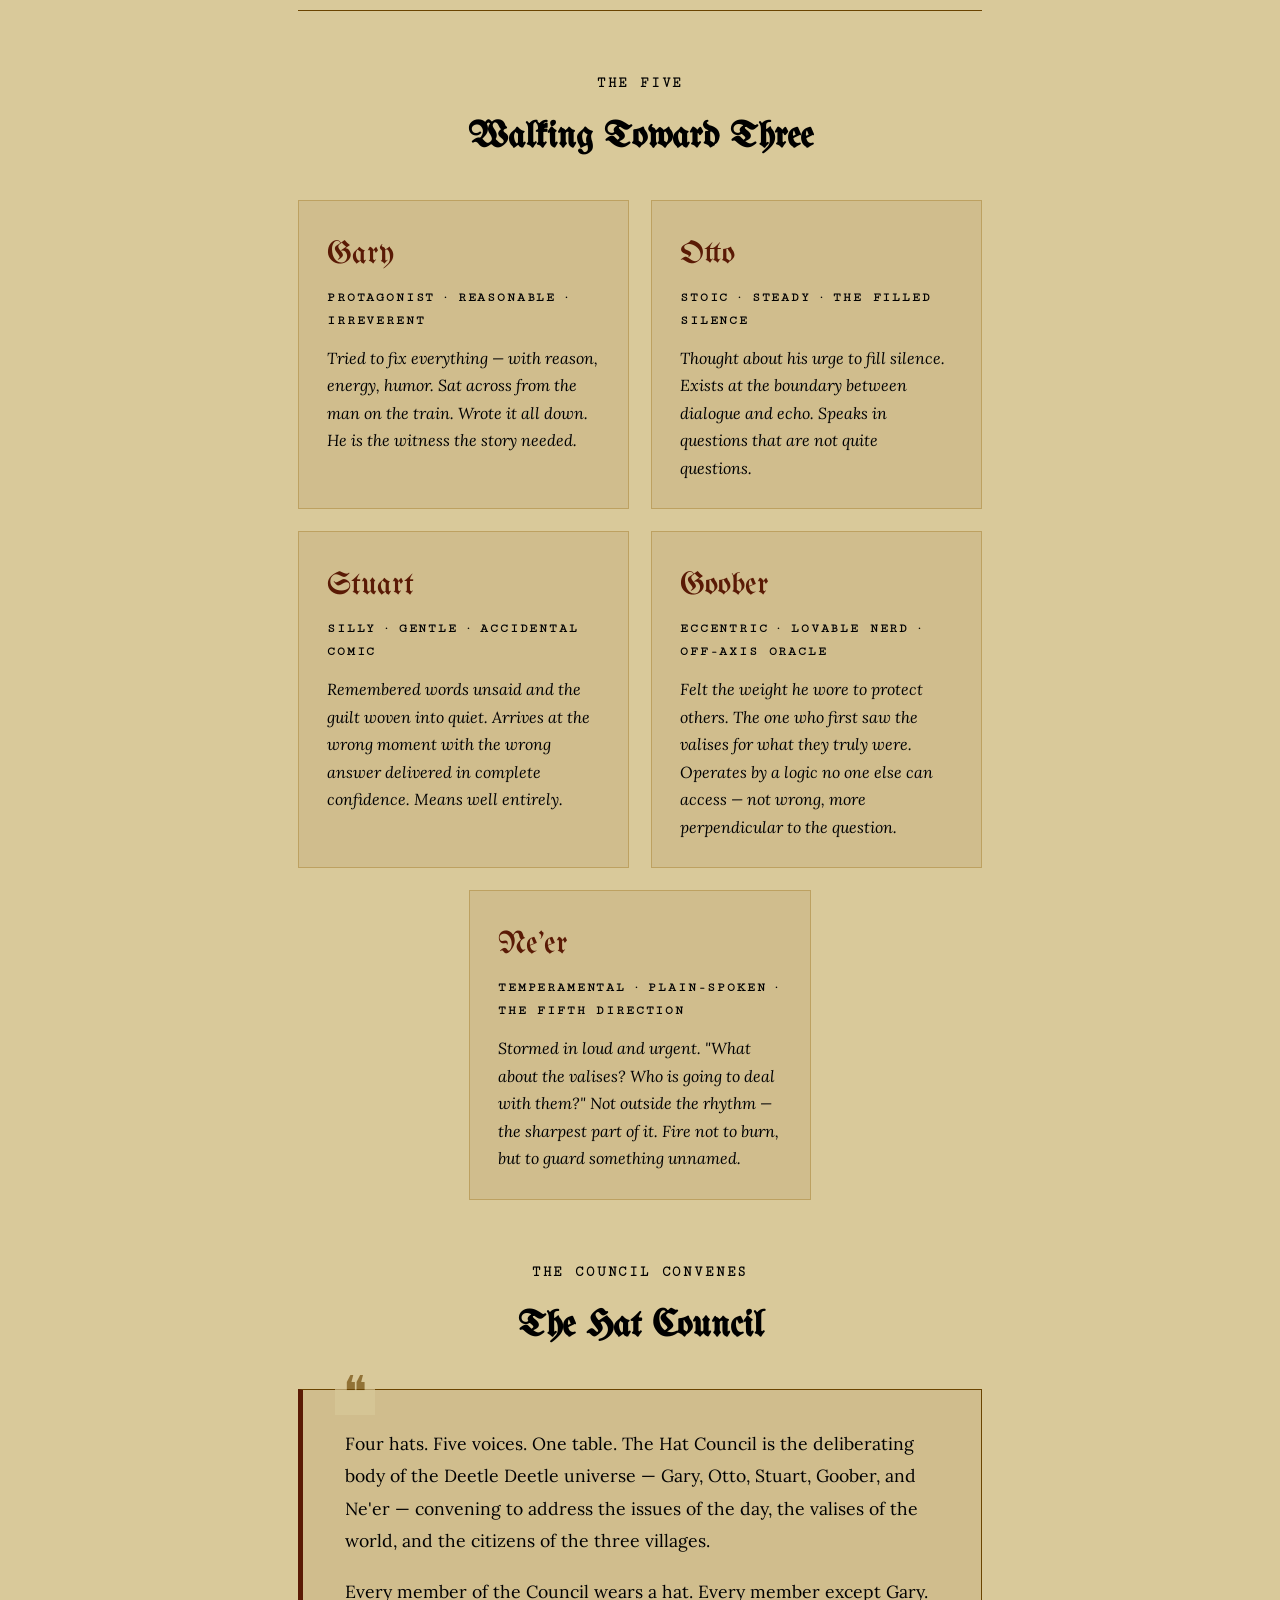
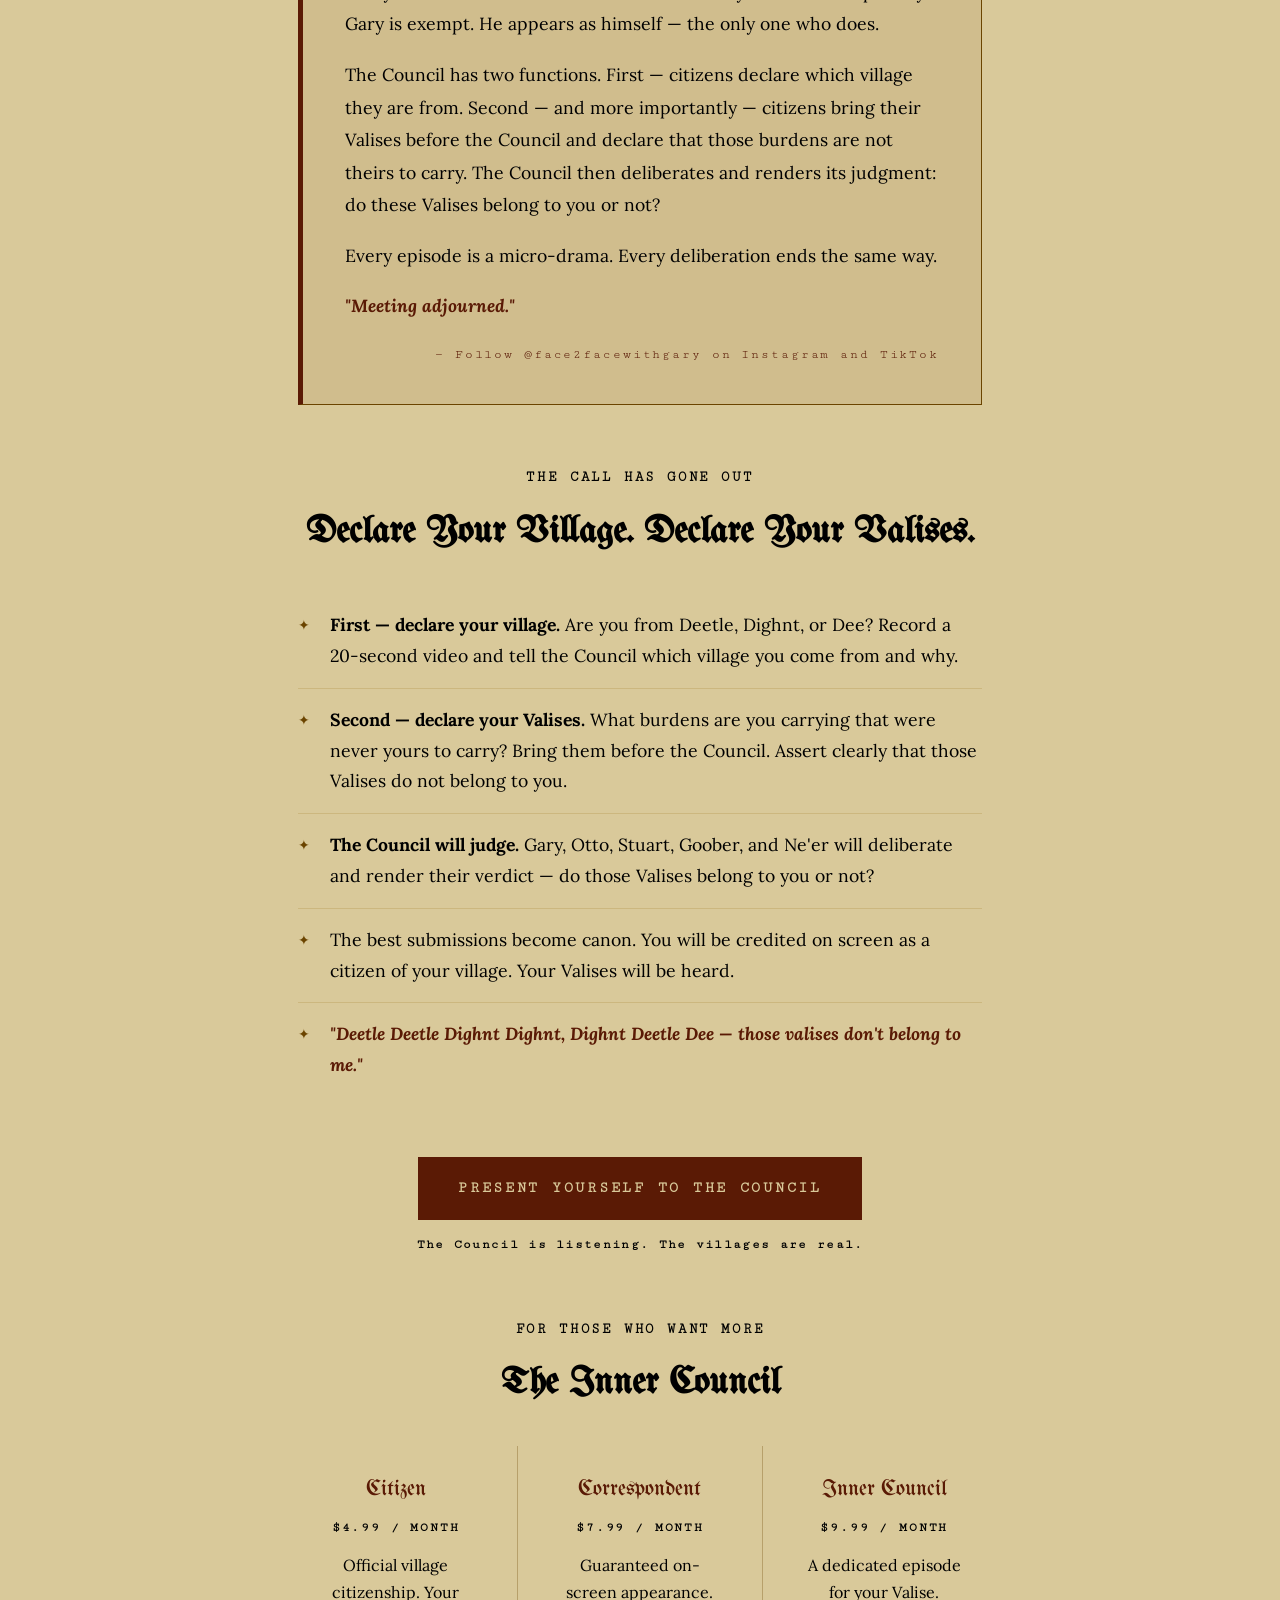
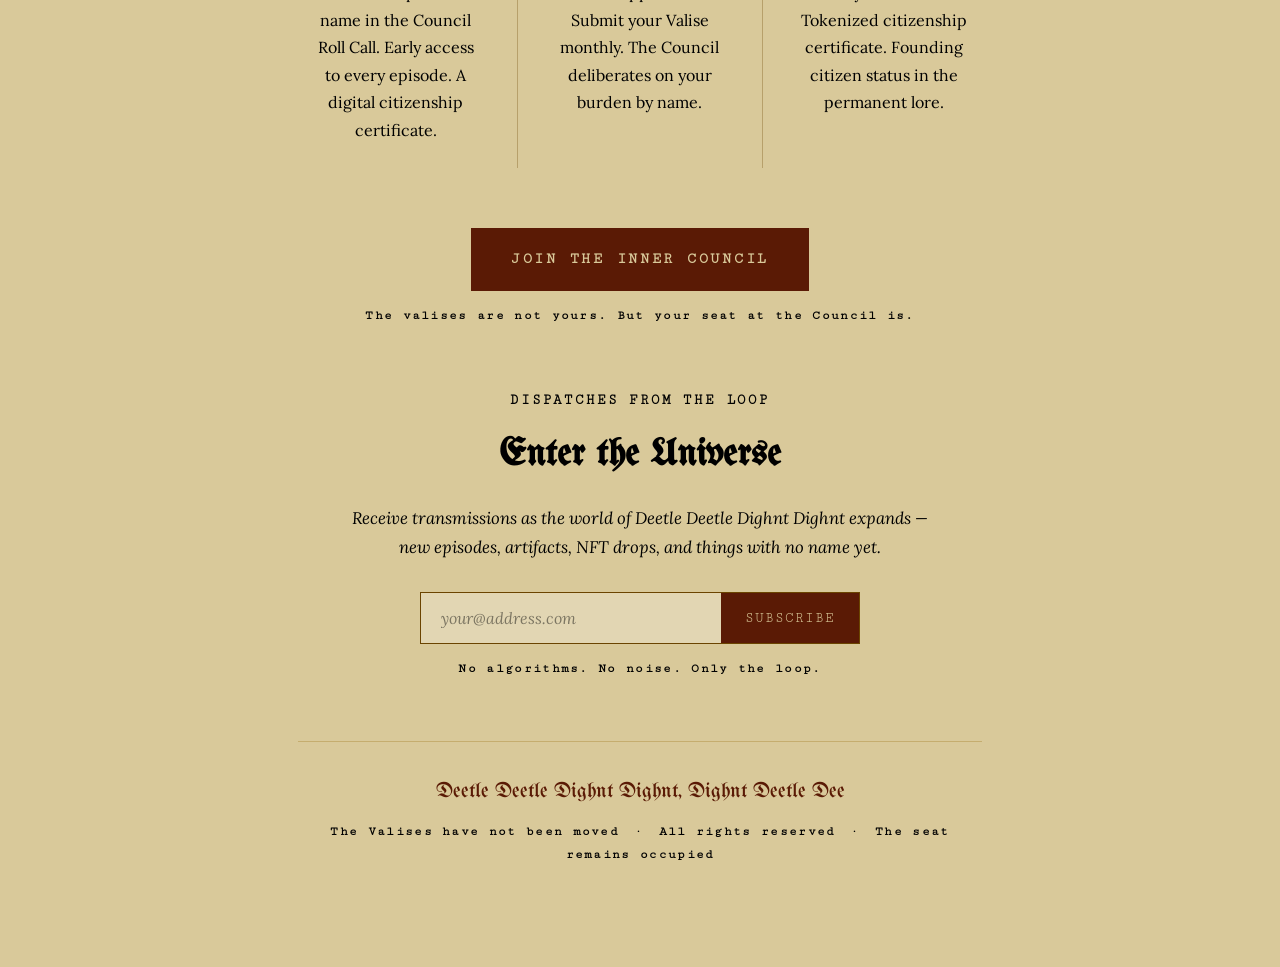
==== commit bd589020: "Use readable font in Village Tussle shop section Co-Authored-By: Claude Opus 5.5 <noreply@anthropic." ====
--- a/index.html
+++ b/index.html
@@ -483,15 +483,15 @@
     background: var(--card-bg);
   }
   .tussle-label {
-    font-family: 'Cutive Mono', monospace;
-    font-size: 0.85rem; font-weight: 700;
-    letter-spacing: 0.2em; text-transform: uppercase;
+    font-family: 'Lora', serif;
+    font-size: 0.95rem; font-weight: 700;
+    letter-spacing: 0.08em; text-transform: uppercase;
     margin-bottom: 8px;
   }
   .tussle-heading {
-    font-family: 'UnifrakturMaguntia', cursive;
-    font-size: clamp(2rem, 5vw, 3rem);
-    line-height: 1.1; color: var(--rust);
+    font-family: 'Lora', serif; font-weight: 700;
+    font-size: clamp(2rem, 5vw, 2.8rem);
+    line-height: 1.15; color: var(--rust);
     margin-bottom: 10px;
   }
   .tussle-sub { font-style: italic; margin-bottom: 24px; }
@@ -502,17 +502,16 @@
     flex: 1 1 180px; max-width: 220px;
     display: block; padding: 16px 12px;
     background: var(--rust); color: var(--parchment);
-    font-family: 'Cutive Mono', monospace;
-    font-size: 0.95rem; font-weight: 700;
-    letter-spacing: 0.14em; text-transform: uppercase;
+    font-family: 'Lora', serif;
+    font-size: 1.05rem; font-weight: 700;
+    letter-spacing: 0.04em; text-transform: uppercase;
     text-decoration: none;
   }
   .tussle-btn:hover { background: #000000; }
   .tussle-signup { margin-top: 26px; font-size: 1rem; }
   .tussle-signup a {
     color: var(--rust); font-weight: 700;
-    font-family: 'Cutive Mono', monospace;
-    letter-spacing: 0.1em; text-transform: uppercase;
+    font-family: 'Lora', serif;
   }
   @media (max-width: 600px) {
     .tussle-btn { max-width: none; flex-basis: 100%; }
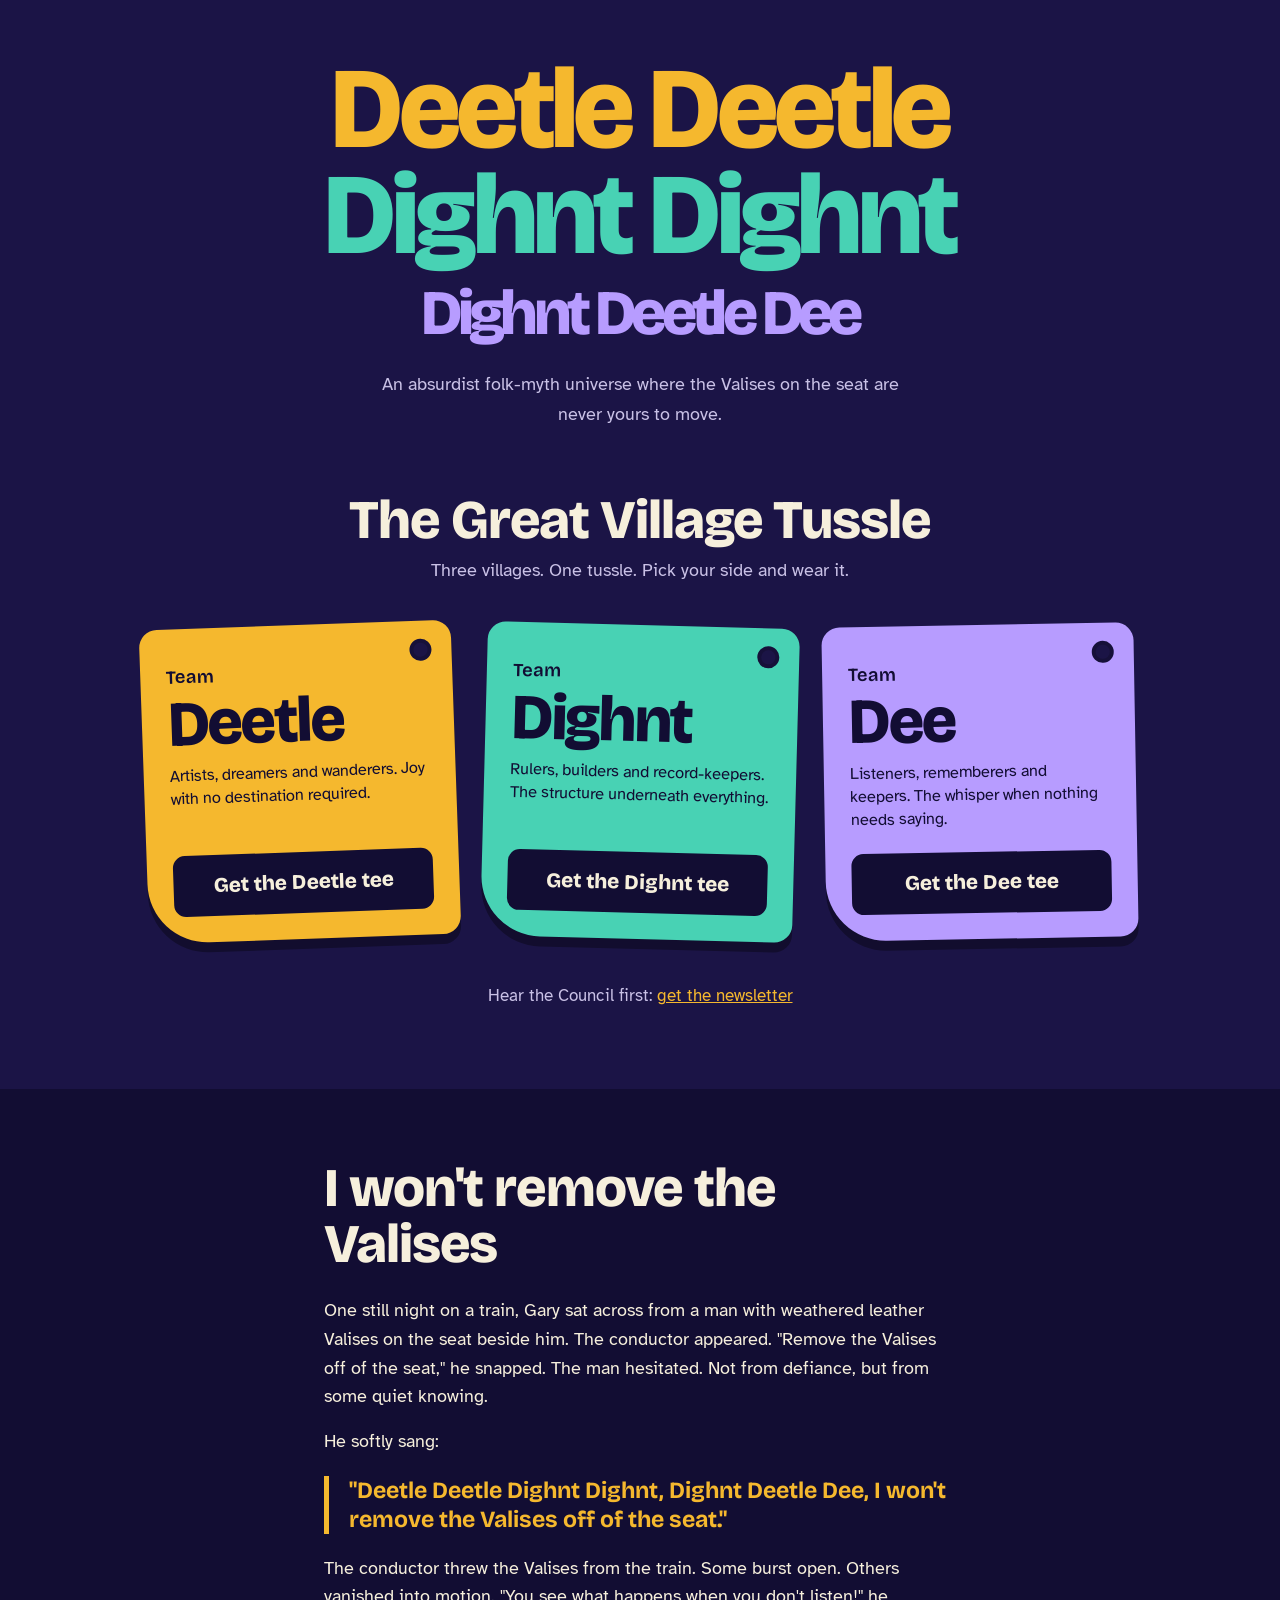
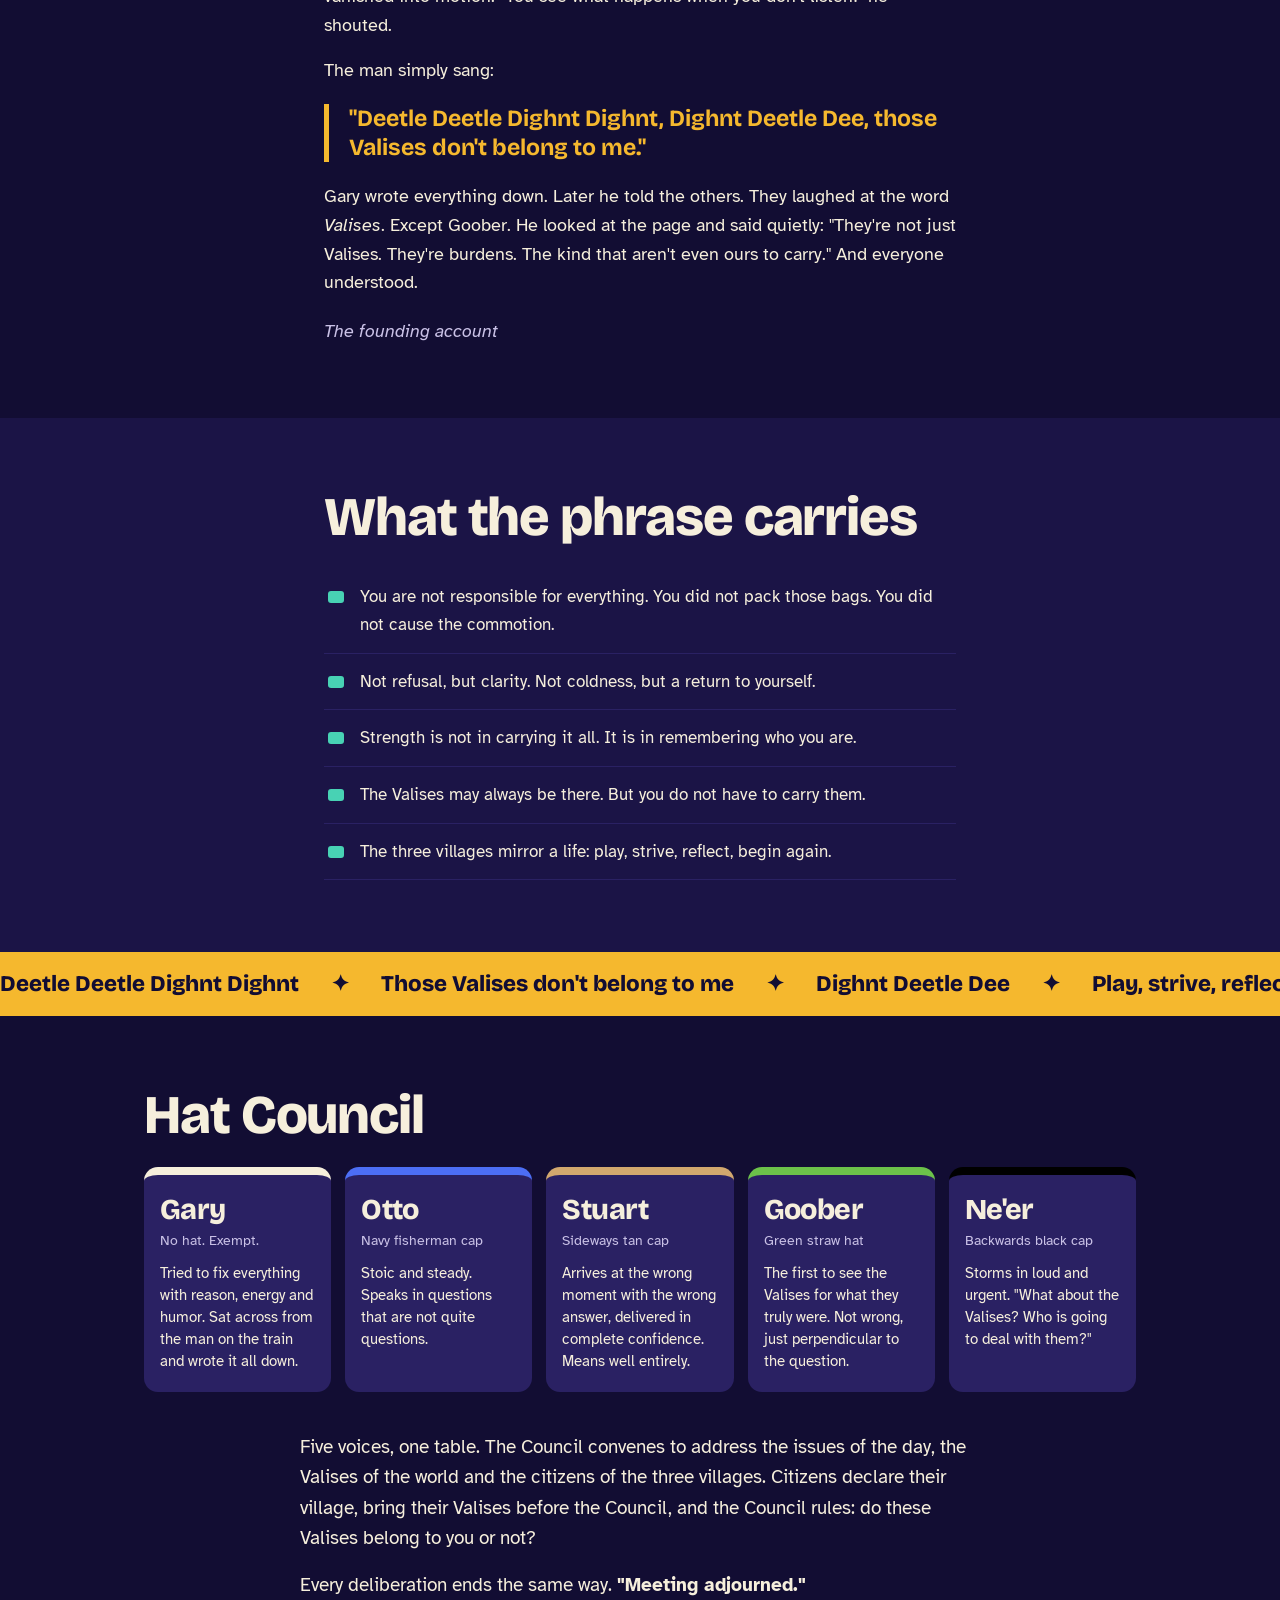
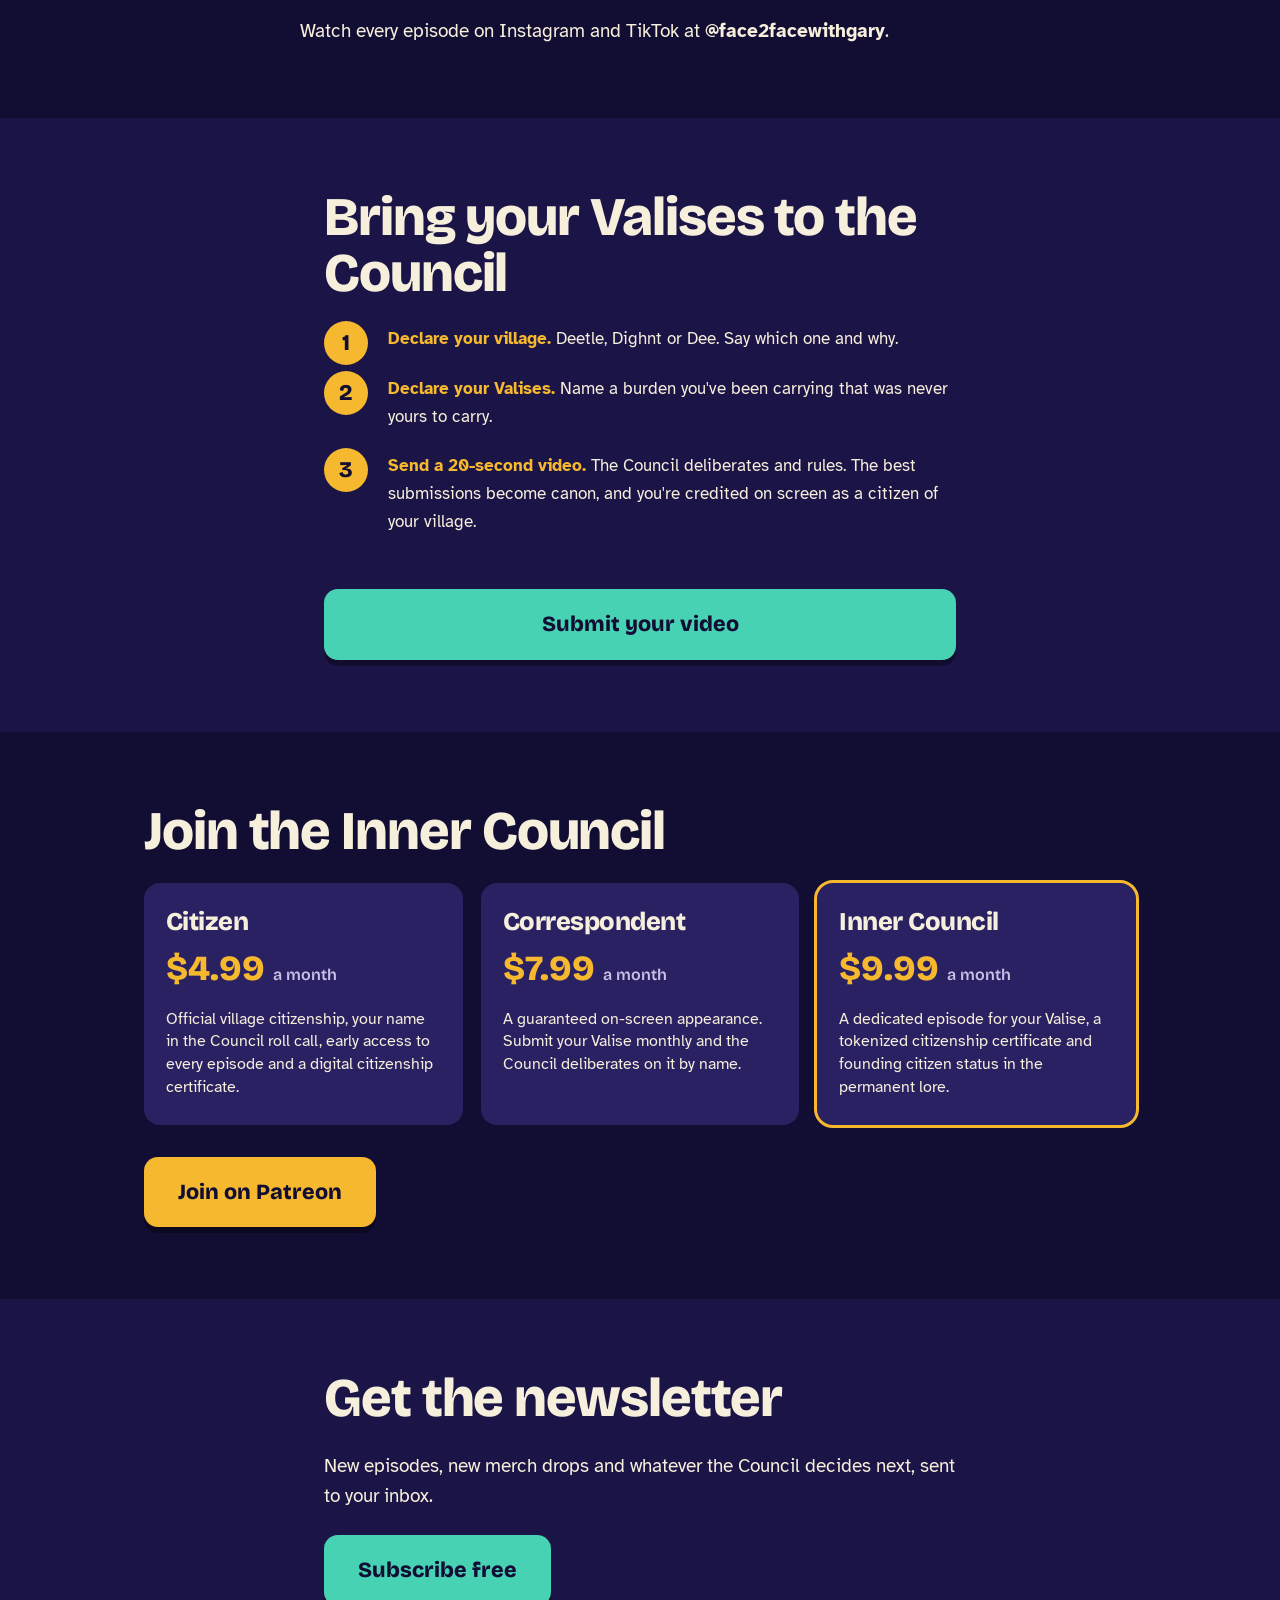
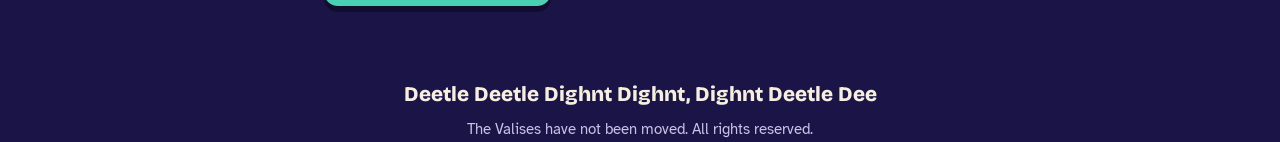
==== commit 0cd846f3: "Redesign landing and submit pages with brand colors and readable fonts Village Tussle tees become la" ====
--- a/index.html
+++ b/index.html
@@ -4,781 +4,188 @@
 <meta charset="UTF-8">
 <meta name="viewport" content="width=device-width, initial-scale=1.0">
 <title>Deetle Deetle Dighnt Dighnt</title>
-<link href="https://fonts.googleapis.com/css2?family=UnifrakturMaguntia&family=Cutive+Mono&family=Lora:ital,wght@0,400;0,700;1,400&display=swap" rel="stylesheet">
-<style>
-  :root {
-    --ink: #000000;
-    --parchment: #d9c99a;
-    --rust: #5a1a05;
-    --gold: #6b4400;
-    --shadow: #000000;
-    --fog: #c0a87a;
-    --card-bg: rgba(100,60,0,0.08);
-  }
-
-  * { margin: 0; padding: 0; box-sizing: border-box; }
-
-  body {
-    background-color: var(--parchment);
-    color: #000000;
-    font-family: 'Lora', serif;
-    font-size: 18px;
-    line-height: 1.75;
-    min-height: 100vh;
-    overflow-x: hidden;
-  }
-
-  .frame {
-    position: fixed;
-    inset: 12px;
-    border: 2px solid var(--gold);
-    pointer-events: none;
-    z-index: 1;
-    opacity: 0.45;
-  }
-  .frame::before {
-    content: '';
-    position: absolute;
-    inset: 5px;
-    border: 1px solid var(--rust);
-    opacity: 0.35;
-  }
-
-  .corner {
-    position: fixed;
-    width: 44px; height: 44px;
-    z-index: 1; opacity: 0.65;
-  }
-  .corner svg { width: 100%; height: 100%; }
-  .corner-tl { top: 8px; left: 8px; }
-  .corner-tr { top: 8px; right: 8px; transform: scaleX(-1); }
-  .corner-bl { bottom: 8px; left: 8px; transform: scaleY(-1); }
-  .corner-br { bottom: 8px; right: 8px; transform: scale(-1); }
-
-  .page {
-    max-width: 780px;
-    margin: 0 auto;
-    padding: 80px 48px 100px;
-  }
-
-  /* MASTHEAD */
-  .masthead {
-    text-align: center;
-    margin-bottom: 56px;
-    animation: fadeDown 1.2s ease both;
-  }
-
-  .issue-line {
-    font-family: 'Cutive Mono', monospace;
-    font-size: 0.88rem;
-    letter-spacing: 0.2em;
-    color: #000000;
-    font-weight: 700;
-    text-transform: uppercase;
-    margin-bottom: 20px;
-  }
-
-  .title-main {
-    font-family: 'UnifrakturMaguntia', cursive;
-    font-size: clamp(2.8rem, 7vw, 5.2rem);
-    line-height: 1.05;
-    color: var(--ink);
-    text-shadow: 2px 3px 0px var(--fog);
-    margin-bottom: 6px;
-  }
-
-  .title-sub {
-    font-family: 'UnifrakturMaguntia', cursive;
-    font-size: clamp(1.6rem, 4vw, 2.6rem);
-    color: var(--rust);
-  }
-
-  .ornament-divider {
-    display: flex;
-    align-items: center;
-    gap: 16px;
-    margin: 28px auto;
-    justify-content: center;
-    opacity: 0.5;
-  }
-  .ornament-divider span { font-size: 1.4rem; color: var(--gold); }
-  .ornament-divider::before,
-  .ornament-divider::after {
-    content: '';
-    flex: 1; max-width: 110px; height: 1px;
-    background: linear-gradient(to right, transparent, var(--gold), transparent);
-  }
-
-  .logline {
-    font-size: 1.15rem;
-    line-height: 1.82;
-    font-style: italic;
-    color: #000000;
-    text-align: center;
-    max-width: 600px;
-    margin: 0 auto;
-  }
-  .logline strong { font-style: normal; color: var(--rust); font-weight: 700; }
-
-  /* VALISE SCENE */
-  .valise-scene {
-    display: flex;
-    justify-content: center;
-    align-items: flex-end;
-    margin: 56px auto;
-    height: 96px;
-    animation: fadeUp 1.6s 0.4s ease both;
-  }
-
-  .seat-wrap { position: relative; width: 210px; }
-
-  .seat {
-    width: 210px; height: 24px;
-    background: var(--rust);
-    border-radius: 4px 4px 0 0;
-    opacity: 0.65;
-    position: relative;
-  }
-  .seat::after {
-    content: '';
-    position: absolute;
-    bottom: -9px; left: 12px; right: 12px; height: 9px;
-    background: var(--shadow);
-    border-radius: 0 0 3px 3px;
-    opacity: 0.45;
-  }
-
-  .valise {
-    width: 40px; height: 30px;
-    background: var(--ink);
-    border-radius: 3px;
-    position: absolute; bottom: 24px;
-    box-shadow: 1px 2px 8px rgba(0,0,0,0.4);
-    animation: sway 4s ease-in-out infinite;
-  }
-  .valise::before {
-    content: '';
-    position: absolute;
-    top: -6px; left: 50%; transform: translateX(-50%);
-    width: 17px; height: 7px;
-    border: 2px solid var(--gold);
-    border-radius: 3px 3px 0 0; border-bottom: none;
-  }
-  .valise::after {
-    content: '';
-    position: absolute;
-    top: 50%; left: 50%; transform: translate(-50%,-50%);
-    width: 60%; height: 1px;
-    background: var(--gold); opacity: 0.5;
-  }
-  .v1 { left: 18px; }
-  .v2 { left: 72px; animation-delay: 1.2s; }
-  .v3 { left: 138px; animation-delay: 0.6s; width: 34px; height: 24px; }
-
-  @keyframes sway {
-    0%,100% { transform: rotate(-1deg); }
-    50% { transform: rotate(1deg); }
-  }
-
-  /* SECTION LABELS */
-  .section-label {
-    font-family: 'Cutive Mono', monospace;
-    font-size: 0.88rem;
-    letter-spacing: 0.2em;
-    text-transform: uppercase;
-    color: #000000;
-    font-weight: 700;
-    text-align: center;
-    margin-bottom: 10px;
-  }
-
-  .section-heading {
-    font-family: 'UnifrakturMaguntia', cursive;
-    font-size: 2.3rem;
-    color: var(--ink);
-    text-align: center;
-    margin-bottom: 30px;
-  }
-
-  /* THREE VILLAGES */
-  .villages-grid {
-    display: grid;
-    grid-template-columns: 1fr 1px 1fr 1px 1fr;
-    gap: 0 24px;
-    margin-bottom: 60px;
-    animation: fadeUp 1.4s 0.5s ease both;
-  }
-
-  .village-divider { background: var(--gold); opacity: 0.3; align-self: stretch; }
-
-  .village-item { text-align: center; padding: 24px 14px; }
-
-  .village-name {
-    font-family: 'UnifrakturMaguntia', cursive;
-    font-size: 2rem; color: var(--rust); margin-bottom: 8px;
-  }
-
-  .village-type {
-    font-family: 'Cutive Mono', monospace;
-    font-size: 0.82rem;
-    letter-spacing: 0.14em;
-    text-transform: uppercase;
-    color: #000000;
-    font-weight: 700;
-    margin-bottom: 12px;
-    display: block;
-  }
-
-  .village-desc { font-size: 1rem; line-height: 1.72; color: #000000; }
-
-  /* STORY BLOCK */
-  .story-block {
-    border: 1px solid var(--gold);
-    border-left: 5px solid var(--rust);
-    padding: 38px 42px;
-    margin-bottom: 60px;
-    background: var(--card-bg);
-    position: relative;
-    animation: fadeUp 1.4s 0.6s ease both;
-  }
-
-  .story-block::before {
-    content: '❝';
-    position: absolute;
-    top: -20px; left: 32px;
-    font-size: 2.8rem;
-    color: var(--gold);
-    background: var(--parchment);
-    padding: 0 8px; line-height: 1;
-    opacity: 0.65;
-  }
-
-  .story-block p {
-    font-size: 1.1rem;
-    line-height: 1.85;
-    color: #000000;
-    margin-bottom: 18px;
-  }
-  .story-block p:last-of-type { margin-bottom: 0; }
-
-  .incantation {
-    font-style: italic;
-    font-weight: 700;
-    color: var(--rust);
-  }
-
-  .story-block .attr {
-    display: block;
-    margin-top: 20px;
-    font-style: normal;
-    font-family: 'Cutive Mono', monospace;
-    font-size: 0.84rem;
-    letter-spacing: 0.14em;
-    color: var(--rust);
-    text-align: right;
-  }
-
-  /* MEANING */
-  .meaning-block {
-    margin-bottom: 60px;
-    animation: fadeUp 1.4s 0.7s ease both;
-  }
-
-  .meaning-items { list-style: none; margin-top: 20px; }
-
-  .meaning-items li {
-    font-size: 1.1rem;
-    line-height: 1.75;
-    color: #000000;
-    padding: 16px 0 16px 32px;
-    border-bottom: 1px solid rgba(160,120,32,0.22);
-    position: relative;
-  }
-  .meaning-items li::before {
-    content: '✦';
-    position: absolute; left: 0; top: 20px;
-    color: var(--gold); font-size: 0.85rem;
-  }
-  .meaning-items li:last-child { border-bottom: none; }
-
-  /* TICKER */
-  .ticker-wrap {
-    overflow: hidden;
-    border-top: 1px solid var(--gold);
-    border-bottom: 1px solid var(--gold);
-    padding: 13px 0;
-    margin-bottom: 60px;
-  }
-
-  .ticker {
-    display: flex;
-    white-space: nowrap;
-    animation: ticker 20s linear infinite;
-    font-family: 'Cutive Mono', monospace;
-    font-size: 0.92rem;
-    font-weight: 700;
-    letter-spacing: 0.14em;
-    color: #000000;
-  }
-  .ticker span { margin-right: 60px; }
-
-  @keyframes ticker {
-    0% { transform: translateX(0); }
-    100% { transform: translateX(-50%); }
-  }
-
-  /* CHARACTERS */
-  .characters {
-    display: grid;
-    grid-template-columns: repeat(2, 1fr);
-    gap: 22px;
-    margin-bottom: 60px;
-    animation: fadeUp 1.4s 0.8s ease both;
-  }
-
-  .char-card:last-child:nth-child(odd) {
-    grid-column: 1 / -1;
-    max-width: 50%;
-    margin: 0 auto;
-    width: 100%;
-  }
-
-  .char-card {
-    border: 1px solid rgba(160,120,32,0.4);
-    padding: 26px 28px;
-    background: var(--card-bg);
-  }
-
-  .char-name {
-    font-family: 'UnifrakturMaguntia', cursive;
-    font-size: 2rem; color: var(--rust); margin-bottom: 4px;
-  }
-
-  .char-role {
-    font-family: 'Cutive Mono', monospace;
-    font-size: 0.82rem;
-    letter-spacing: 0.14em;
-    text-transform: uppercase;
-    color: #000000;
-    font-weight: 700;
-    margin-bottom: 12px;
-    display: block;
-  }
-
-  .char-desc {
-    font-size: 1rem;
-    line-height: 1.72;
-    font-style: italic;
-    color: #000000;
-  }
-
-  /* SIGNUP */
-  .signup-section {
-    text-align: center;
-    margin-bottom: 60px;
-    animation: fadeUp 1.4s 0.9s ease both;
-  }
-
-  .signup-heading {
-    font-family: 'UnifrakturMaguntia', cursive;
-    font-size: 2.4rem; color: var(--ink); margin-bottom: 14px;
-  }
-
-  .signup-sub {
-    font-size: 1.05rem;
-    color: #000000;
-    font-style: italic;
-    margin-bottom: 30px;
-    line-height: 1.75;
-  }
-
-  .signup-form {
-    display: flex;
-    max-width: 440px;
-    margin: 0 auto;
-    border: 1px solid var(--gold);
-    background: rgba(255,255,255,0.25);
-  }
-
-  .signup-form input {
-    flex: 1;
-    padding: 15px 20px;
-    background: transparent; border: none; outline: none;
-    font-family: 'Lora', serif;
-    font-size: 1rem;
-    color: var(--ink);
-    font-style: italic;
-  }
-  .signup-form input::placeholder { color: var(--shadow); opacity: 0.45; }
-
-  .signup-form button {
-    padding: 15px 24px;
-    background: var(--rust); color: var(--parchment);
-    border: none; cursor: pointer;
-    font-family: 'Cutive Mono', monospace;
-    font-size: 0.88rem;
-    letter-spacing: 0.14em;
-    text-transform: uppercase;
-    transition: background 0.2s;
-  }
-  .signup-form button:hover { background: var(--ink); }
-
-  .signup-note {
-    font-family: 'Cutive Mono', monospace;
-    font-size: 0.82rem;
-    font-weight: 700;
-    letter-spacing: 0.1em;
-    color: #000000;
-    margin-top: 14px;
-  }
-
-  /* FOOTER */
-  footer {
-    text-align: center;
-    padding-top: 32px;
-    border-top: 1px solid rgba(160,120,32,0.35);
-    animation: fadeUp 1.4s 1s ease both;
-  }
-
-  footer .brand {
-    font-family: 'UnifrakturMaguntia', cursive;
-    font-size: 1.3rem; color: var(--rust); margin-bottom: 10px;
-  }
-
-  footer .copy {
-    font-family: 'Cutive Mono', monospace;
-    font-size: 0.82rem;
-    font-weight: 700;
-    letter-spacing: 0.1em;
-    color: #000000;
-  }
-
-  @keyframes fadeDown {
-    from { opacity: 0; transform: translateY(-24px); }
-    to { opacity: 1; transform: translateY(0); }
-  }
-  @keyframes fadeUp {
-    from { opacity: 0; transform: translateY(20px); }
-    to { opacity: 1; transform: translateY(0); }
-  }
-
-  @media (max-width: 580px) {
-    body { font-size: 16px; }
-    .page { padding: 60px 24px 80px; }
-    .villages-grid { grid-template-columns: 1fr; }
-    .village-divider { display: none; }
-    .characters { grid-template-columns: 1fr; }
-    .char-card:last-child:nth-child(odd) { max-width: 100%; }
-    .signup-form { flex-direction: column; }
-    .signup-form button { width: 100%; }
-    .story-block { padding: 28px 22px; }
-  }
-
-  /* VILLAGE TUSSLE SHOP */
-  .tussle {
-    text-align: center;
-    margin: 0 auto 56px;
-    padding: 36px 24px 32px;
-    border: 2px solid var(--rust);
-    background: var(--card-bg);
-  }
-  .tussle-label {
-    font-family: 'Lora', serif;
-    font-size: 0.95rem; font-weight: 700;
-    letter-spacing: 0.08em; text-transform: uppercase;
-    margin-bottom: 8px;
-  }
-  .tussle-heading {
-    font-family: 'Lora', serif; font-weight: 700;
-    font-size: clamp(2rem, 5vw, 2.8rem);
-    line-height: 1.15; color: var(--rust);
-    margin-bottom: 10px;
-  }
-  .tussle-sub { font-style: italic; margin-bottom: 24px; }
-  .tussle-buttons {
-    display: flex; gap: 12px; justify-content: center; flex-wrap: wrap;
-  }
-  .tussle-btn {
-    flex: 1 1 180px; max-width: 220px;
-    display: block; padding: 16px 12px;
-    background: var(--rust); color: var(--parchment);
-    font-family: 'Lora', serif;
-    font-size: 1.05rem; font-weight: 700;
-    letter-spacing: 0.04em; text-transform: uppercase;
-    text-decoration: none;
-  }
-  .tussle-btn:hover { background: #000000; }
-  .tussle-signup { margin-top: 26px; font-size: 1rem; }
-  .tussle-signup a {
-    color: var(--rust); font-weight: 700;
-    font-family: 'Lora', serif;
-  }
-  @media (max-width: 600px) {
-    .tussle-btn { max-width: none; flex-basis: 100%; }
-  }
-</style>
+<meta name="description" content="Pick your village in the Great Village Tussle. Team Deetle, Team Dighnt or Team Dee tees from the Hat Council.">
+<link rel="preconnect" href="https://fonts.googleapis.com">
+<link rel="preconnect" href="https://fonts.gstatic.com" crossorigin>
+<link href="https://fonts.googleapis.com/css2?family=Bricolage+Grotesque:opsz,wght@12..96,600;12..96,700;12..96,800&family=Atkinson+Hyperlegible:ital,wght@0,400;0,700;1,400&display=swap" rel="stylesheet">
+<link rel="stylesheet" href="style.css">
 </head>
 <body>
 
-<div class="frame"></div>
-<div class="corner corner-tl">
-  <svg viewBox="0 0 44 44" fill="none" xmlns="http://www.w3.org/2000/svg">
-    <path d="M4 4 L4 22 Q4 4 22 4 Z" fill="#a07820" opacity="0.55"/>
-    <path d="M2 2 L2 26 M2 2 L26 2" stroke="#7a2e0e" stroke-width="1.2" opacity="0.5"/>
-    <circle cx="4" cy="4" r="2.5" fill="#a07820" opacity="0.7"/>
-  </svg>
-</div>
-<div class="corner corner-tr"></div>
-<div class="corner corner-bl"></div>
-<div class="corner corner-br"></div>
+<header class="hero wrap">
+  <h1 class="chant">
+    <span class="l1">Deetle Deetle</span>
+    <span class="l2">Dighnt Dighnt</span>
+    <span class="l3">Dighnt Deetle Dee</span>
+  </h1>
+  <p class="hero-line">An absurdist folk-myth universe where the Valises on the seat are never yours to move.</p>
+</header>
 
-<div class="page">
-
-  <!-- MASTHEAD -->
-  <header class="masthead">
-    <div class="issue-line">Est. in the fold of uncertain time &nbsp;·&nbsp; Vol. I &nbsp;·&nbsp; The Valise Remains</div>
-    <h1 class="title-main">Deetle Deetle Dighnt Dighnt</h1>
-    <div class="title-sub">Dighnt Deetle Dee</div>
-    <div class="ornament-divider"><span>✦</span></div>
-    <p class="logline">
-      An absurdist folk-myth universe where poetic nonsense and surreal repetition collide —
-      and <strong>the Valises on the seat are never yours to move.</strong>
-    </p>
-  </header>
+<main>
 
   <!-- THE GREAT VILLAGE TUSSLE: SHOP -->
-  <section class="tussle">
-    <div class="tussle-label">Now Open &nbsp;·&nbsp; The Great Village Tussle</div>
-    <h2 class="tussle-heading">Pick Your Village</h2>
-    <p class="tussle-sub">Three villages. One tussle. Wear your side.</p>
-    <div class="tussle-buttons">
-      <a class="tussle-btn" href="https://www.face2facewithgary.com/product-page/team-deetle-the-great-village-tussle-tee" target="_blank" rel="noopener">Team Deetle Tee</a>
-      <a class="tussle-btn" href="https://www.face2facewithgary.com/product-page/dighnt-great-village-tussle-t-shirt-deetle-deetle-dighnt-dighnt-tee" target="_blank" rel="noopener">Team Dighnt Tee</a>
-      <a class="tussle-btn" href="https://www.face2facewithgary.com/product-page/team-dee-the-great-village-tussle-tee" target="_blank" rel="noopener">Team Dee Tee</a>
+  <section class="shop wrap" id="shop">
+    <h2>The Great Village Tussle</h2>
+    <p class="shop-sub">Three villages. One tussle. Pick your side and wear it.</p>
+
+    <div class="tags">
+      <a class="tag" href="https://www.face2facewithgary.com/product-page/team-deetle-the-great-village-tussle-tee" target="_blank" rel="noopener">
+        <span class="tag-team">Team</span>
+        <span class="tag-name">Deetle</span>
+        <span class="tag-who">Artists, dreamers and wanderers. Joy with no destination required.</span>
+        <span class="tag-cta">Get the Deetle tee</span>
+      </a>
+      <a class="tag" href="https://www.face2facewithgary.com/product-page/dighnt-great-village-tussle-t-shirt-deetle-deetle-dighnt-dighnt-tee" target="_blank" rel="noopener">
+        <span class="tag-team">Team</span>
+        <span class="tag-name">Dighnt</span>
+        <span class="tag-who">Rulers, builders and record-keepers. The structure underneath everything.</span>
+        <span class="tag-cta">Get the Dighnt tee</span>
+      </a>
+      <a class="tag" href="https://www.face2facewithgary.com/product-page/team-dee-the-great-village-tussle-tee" target="_blank" rel="noopener">
+        <span class="tag-team">Team</span>
+        <span class="tag-name">Dee</span>
+        <span class="tag-who">Listeners, rememberers and keepers. The whisper when nothing needs saying.</span>
+        <span class="tag-cta">Get the Dee tee</span>
+      </a>
     </div>
-    <p class="tussle-signup">Hear the Council first &mdash; <a href="https://garys-newsletter-7e1c91.beehiiv.com/subscribe" target="_blank" rel="noopener">Join the Dispatches</a></p>
+
+    <p class="shop-foot">Hear the Council first: <a href="https://garys-newsletter-7e1c91.beehiiv.com/subscribe" target="_blank" rel="noopener">get the newsletter</a></p>
   </section>
 
-  <!-- VALISE SCENE -->
-  <div class="valise-scene">
-    <div class="seat-wrap">
-      <div class="valise v1"></div>
-      <div class="valise v2"></div>
-      <div class="valise v3"></div>
-      <div class="seat"></div>
+  <!-- THE STORY -->
+  <section class="band">
+    <div class="narrow story">
+      <h2>I won't remove the Valises</h2>
+      <p>One still night on a train, Gary sat across from a man with weathered leather Valises on the seat beside him. The conductor appeared. "Remove the Valises off of the seat," he snapped. The man hesitated. Not from defiance, but from some quiet knowing.</p>
+      <p>He softly sang:</p>
+      <span class="sung">"Deetle Deetle Dighnt Dighnt, Dighnt Deetle Dee, I won't remove the Valises off of the seat."</span>
+      <p>The conductor threw the Valises from the train. Some burst open. Others vanished into motion. "You see what happens when you don't listen!" he shouted.</p>
+      <p>The man simply sang:</p>
+      <span class="sung">"Deetle Deetle Dighnt Dighnt, Dighnt Deetle Dee, those Valises don't belong to me."</span>
+      <p>Gary wrote everything down. Later he told the others. They laughed at the word <em>Valises</em>. Except Goober. He looked at the page and said quietly: "They're not just Valises. They're burdens. The kind that aren't even ours to carry." And everyone understood.</p>
+      <p class="signoff">The founding account</p>
     </div>
-  </div>
+  </section>
 
-  <!-- THREE VILLAGES -->
-  <div class="section-label">The Origin</div>
-  <h2 class="section-heading">The First Three Villages</h2>
+  <section>
+    <div class="narrow">
+      <h2>What the phrase carries</h2>
+      <ul class="meaning">
+        <li>You are not responsible for everything. You did not pack those bags. You did not cause the commotion.</li>
+        <li>Not refusal, but clarity. Not coldness, but a return to yourself.</li>
+        <li>Strength is not in carrying it all. It is in remembering who you are.</li>
+        <li>The Valises may always be there. But you do not have to carry them.</li>
+        <li>The three villages mirror a life: play, strive, reflect, begin again.</li>
+      </ul>
+    </div>
+  </section>
 
-  <div class="villages-grid">
-    <div class="village-item">
-      <div class="village-name">Deetle</div>
-      <span class="village-type">Artists · Dreamers · Wanderers</span>
-      <p class="village-desc">Those whose passions had no clear finish line. The spark that begins things. Joy with no destination required.</p>
-    </div>
-    <div class="village-divider"></div>
-    <div class="village-item">
-      <div class="village-name">Dighnt</div>
-      <span class="village-type">Rulers · Builders · Record-Keepers</span>
-      <p class="village-desc">Those who gave shape to the world. The dose of duty when life falls apart. The structure underneath everything.</p>
-    </div>
-    <div class="village-divider"></div>
-    <div class="village-item">
-      <div class="village-name">Dee</div>
-      <span class="village-type">Listeners · Rememberers · Keepers</span>
-      <p class="village-desc">The quiet ones who saw what no one else noticed. The whisper when nothing needs to be said.</p>
-    </div>
-  </div>
-
-  <!-- THE STORY -->
-  <div class="section-label">The Founding Story</div>
-  <h2 class="section-heading">I Won't Remove the Valises</h2>
-
-  <div class="story-block">
-    <p>One still night on a train, Gary sat across from a man with weathered leather valises on the seat beside him. The conductor appeared. "Remove the valises off of the seat," he snapped. The man hesitated — not from defiance, but from some quiet knowing.</p>
-    <p>He softly sang: <span class="incantation">"Deetle Deetle Dighnt Dighnt, Dighnt Deetle Dee, I won't remove the valises off of the seat."</span></p>
-    <p>The conductor threw the valises from the train. Some burst open. Others vanished into motion. "You see what happens when you don't listen!" he shouted.</p>
-    <p>The man simply sang: <span class="incantation">"Deetle Deetle Dighnt Dighnt, Dighnt Deetle Dee, those valises don't belong to me."</span></p>
-    <p>Gary wrote everything down. Later he told the others. They laughed at the word <em>valises</em>. Except Goober. He looked at the page and said quietly: "They're not just valises. They're burdens. The kind that aren't even ours to carry." And everyone understood.</p>
-    <span class="attr">— The Founding Account</span>
-  </div>
-
-  <!-- MEANING -->
-  <div class="meaning-block">
-    <div class="section-label">The Meaning</div>
-    <h2 class="section-heading">What the Phrase Carries</h2>
-    <ul class="meaning-items">
-      <li>You are not responsible for everything. You did not pack those bags. You did not cause the commotion.</li>
-      <li>Not refusal — clarity. Not coldness — a return to yourself.</li>
-      <li>Strength is not in carrying it all. It is in remembering who you are.</li>
-      <li>The valises may always be there. But you do not have to carry them.</li>
-      <li>The three villages mirror a life: Play. Strive. Reflect. Begin again.</li>
-    </ul>
-  </div>
-
-  <!-- TICKER -->
-  <div class="ticker-wrap">
+  <div class="ticker-wrap" aria-hidden="true">
     <div class="ticker">
-      <span>DEETLE DEETLE DIGHNT DIGHNT</span>
-      <span>✦</span>
-      <span>THOSE VALISES DON'T BELONG TO ME</span>
-      <span>✦</span>
-      <span>DIGHNT DEETLE DEE</span>
-      <span>✦</span>
-      <span>PLAY · STRIVE · REFLECT · BEGIN AGAIN</span>
-      <span>✦</span>
-      <span>DEETLE DEETLE DIGHNT DIGHNT</span>
-      <span>✦</span>
-      <span>THOSE VALISES DON'T BELONG TO ME</span>
-      <span>✦</span>
-      <span>DIGHNT DEETLE DEE</span>
-      <span>✦</span>
-      <span>PLAY · STRIVE · REFLECT · BEGIN AGAIN</span>
-      <span>✦</span>
-    </div>
-  </div>
-
-  <!-- CHARACTERS -->
-  <div class="section-label">The Five</div>
-  <h2 class="section-heading">Walking Toward Three</h2>
-
-  <div class="characters">
-    <div class="char-card">
-      <div class="char-name">Gary</div>
-      <span class="char-role">Protagonist · Reasonable · Irreverent</span>
-      <p class="char-desc">Tried to fix everything — with reason, energy, humor. Sat across from the man on the train. Wrote it all down. He is the witness the story needed.</p>
-    </div>
-    <div class="char-card">
-      <div class="char-name">Otto</div>
-      <span class="char-role">Stoic · Steady · The Filled Silence</span>
-      <p class="char-desc">Thought about his urge to fill silence. Exists at the boundary between dialogue and echo. Speaks in questions that are not quite questions.</p>
-    </div>
-    <div class="char-card">
-      <div class="char-name">Stuart</div>
-      <span class="char-role">Silly · Gentle · Accidental Comic</span>
-      <p class="char-desc">Remembered words unsaid and the guilt woven into quiet. Arrives at the wrong moment with the wrong answer delivered in complete confidence. Means well entirely.</p>
-    </div>
-    <div class="char-card">
-      <div class="char-name">Goober</div>
-      <span class="char-role">Eccentric · Lovable Nerd · Off-Axis Oracle</span>
-      <p class="char-desc">Felt the weight he wore to protect others. The one who first saw the valises for what they truly were. Operates by a logic no one else can access — not wrong, more perpendicular to the question.</p>
-    </div>
-    <div class="char-card">
-      <div class="char-name">Ne'er</div>
-      <span class="char-role">Temperamental · Plain-Spoken · The Fifth Direction</span>
-      <p class="char-desc">Stormed in loud and urgent. "What about the valises? Who is going to deal with them?" Not outside the rhythm — the sharpest part of it. Fire not to burn, but to guard something unnamed.</p>
+      <span>Deetle Deetle Dighnt Dighnt</span><span>✦</span>
+      <span>Those Valises don't belong to me</span><span>✦</span>
+      <span>Dighnt Deetle Dee</span><span>✦</span>
+      <span>Play, strive, reflect, begin again</span><span>✦</span>
+      <span>Deetle Deetle Dighnt Dighnt</span><span>✦</span>
+      <span>Those Valises don't belong to me</span><span>✦</span>
+      <span>Dighnt Deetle Dee</span><span>✦</span>
+      <span>Play, strive, reflect, begin again</span><span>✦</span>
     </div>
   </div>
 
   <!-- HAT COUNCIL -->
-  <div class="section-label">The Council Convenes</div>
-  <h2 class="section-heading">The Hat Council</h2>
+  <section class="band">
+    <div class="wrap">
+      <h2>Hat Council</h2>
+      <div class="council">
+        <div class="member" style="--hat: var(--cream)">
+          <h3>Gary</h3>
+          <div class="hat">No hat. Exempt.</div>
+          <p>Tried to fix everything with reason, energy and humor. Sat across from the man on the train and wrote it all down.</p>
+        </div>
+        <div class="member" style="--hat: #4c6ef5">
+          <h3>Otto</h3>
+          <div class="hat">Navy fisherman cap</div>
+          <p>Stoic and steady. Speaks in questions that are not quite questions.</p>
+        </div>
+        <div class="member" style="--hat: #d2a86e">
+          <h3>Stuart</h3>
+          <div class="hat">Sideways tan cap</div>
+          <p>Arrives at the wrong moment with the wrong answer, delivered in complete confidence. Means well entirely.</p>
+        </div>
+        <div class="member" style="--hat: #6cc24a">
+          <h3>Goober</h3>
+          <div class="hat">Green straw hat</div>
+          <p>The first to see the Valises for what they truly were. Not wrong, just perpendicular to the question.</p>
+        </div>
+        <div class="member" style="--hat: #000000">
+          <h3>Ne'er</h3>
+          <div class="hat">Backwards black cap</div>
+          <p>Storms in loud and urgent. "What about the Valises? Who is going to deal with them?"</p>
+        </div>
+      </div>
 
-  <div class="story-block">
-    <p>Four hats. Five voices. One table. The Hat Council is the deliberating body of the Deetle Deetle universe — Gary, Otto, Stuart, Goober, and Ne'er — convening to address the issues of the day, the valises of the world, and the citizens of the three villages.</p>
-    <p>Every member of the Council wears a hat. Every member except Gary. Gary is exempt. He appears as himself — the only one who does.</p>
-    <p>The Council has two functions. First — citizens declare which village they are from. Second — and more importantly — citizens bring their Valises before the Council and declare that those burdens are not theirs to carry. The Council then deliberates and renders its judgment: do these Valises belong to you or not?</p>
-    <p>Every episode is a micro-drama. Every deliberation ends the same way.</p>
-    <p><span class="incantation">"Meeting adjourned."</span></p>
-    <span class="attr">— Follow @face2facewithgary on Instagram and TikTok</span>
-  </div>
+      <div class="narrow" style="padding:0">
+        <p>Five voices, one table. The Council convenes to address the issues of the day, the Valises of the world and the citizens of the three villages. Citizens declare their village, bring their Valises before the Council, and the Council rules: do these Valises belong to you or not?</p>
+        <p>Every deliberation ends the same way. <strong>"Meeting adjourned."</strong></p>
+        <p>Watch every episode on Instagram and TikTok at <strong>@face2facewithgary</strong>.</p>
+      </div>
+    </div>
+  </section>
 
-  <!-- VILLAGE ROLL CALL -->
-  <div class="section-label">The Call Has Gone Out</div>
-  <h2 class="section-heading">Declare Your Village. Declare Your Valises.</h2>
+  <!-- SUBMIT -->
+  <section>
+    <div class="narrow">
+      <h2>Bring your Valises to the Council</h2>
+      <ol class="steps">
+        <li><strong>Declare your village.</strong> Deetle, Dighnt or Dee. Say which one and why.</li>
+        <li><strong>Declare your Valises.</strong> Name a burden you've been carrying that was never yours to carry.</li>
+        <li><strong>Send a 20-second video.</strong> The Council deliberates and rules. The best submissions become canon, and you're credited on screen as a citizen of your village.</li>
+      </ol>
+      <a class="btn btn-block" href="submit">Submit your video</a>
+    </div>
+  </section>
 
-  <div class="meaning-block">
-    <ul class="meaning-items">
-      <li><strong>First — declare your village.</strong> Are you from Deetle, Dighnt, or Dee? Record a 20-second video and tell the Council which village you come from and why.</li>
-      <li><strong>Second — declare your Valises.</strong> What burdens are you carrying that were never yours to carry? Bring them before the Council. Assert clearly that those Valises do not belong to you.</li>
-      <li><strong>The Council will judge.</strong> Gary, Otto, Stuart, Goober, and Ne'er will deliberate and render their verdict — do those Valises belong to you or not?</li>
-      <li>The best submissions become canon. You will be credited on screen as a citizen of your village. Your Valises will be heard.</li>
-      <li><span class="incantation">"Deetle Deetle Dighnt Dighnt, Dighnt Deetle Dee — those valises don't belong to me."</span></li>
-    </ul>
-  </div>
+  <!-- MEMBERSHIP -->
+  <section class="band">
+    <div class="wrap">
+      <h2>Join the Inner Council</h2>
+      <div class="tiers">
+        <div class="tier">
+          <h3>Citizen</h3>
+          <div class="price">$4.99 <small>a month</small></div>
+          <p>Official village citizenship, your name in the Council roll call, early access to every episode and a digital citizenship certificate.</p>
+        </div>
+        <div class="tier">
+          <h3>Correspondent</h3>
+          <div class="price">$7.99 <small>a month</small></div>
+          <p>A guaranteed on-screen appearance. Submit your Valise monthly and the Council deliberates on it by name.</p>
+        </div>
+        <div class="tier">
+          <h3>Inner Council</h3>
+          <div class="price">$9.99 <small>a month</small></div>
+          <p>A dedicated episode for your Valise, a tokenized citizenship certificate and founding citizen status in the permanent lore.</p>
+        </div>
+      </div>
+      <a class="btn btn-gold" href="https://www.patreon.com/c/garysl127" target="_blank" rel="noopener">Join on Patreon</a>
+    </div>
+  </section>
 
-  <div style="text-align:center; margin-bottom: 60px;">
-    <a href="https://DeetleDighntDee.github.io/submit" style="
-      display: inline-block;
-      padding: 18px 40px;
-      background: #5a1a05;
-      color: #d9c99a;
-      font-family: 'Cutive Mono', monospace;
-      font-size: 0.95rem;
-      font-weight: 700;
-      letter-spacing: 0.18em;
-      text-transform: uppercase;
-      text-decoration: none;
-      border: none;
-      cursor: pointer;
-      transition: background 0.2s;
-    ">Present Yourself to the Council</a>
-    <p style="font-family:'Cutive Mono',monospace; font-size:0.82rem; font-weight:700; letter-spacing:0.1em; color:#000000; margin-top:14px;">The Council is listening. The villages are real.</p>
-  </div>
+  <!-- NEWSLETTER -->
+  <section>
+    <div class="narrow">
+      <h2>Get the newsletter</h2>
+      <p>New episodes, new merch drops and whatever the Council decides next, sent to your inbox.</p>
+      <p style="margin-top:24px"><a class="btn" href="https://garys-newsletter-7e1c91.beehiiv.com/subscribe" target="_blank" rel="noopener">Subscribe free</a></p>
+    </div>
+  </section>
 
-  <!-- INNER COUNCIL -->
-  <div class="section-label">For Those Who Want More</div>
-  <h2 class="section-heading">The Inner Council</h2>
+</main>
 
-  <div class="villages-grid">
-    <div class="village-item">
-      <div class="village-name" style="font-size:1.4rem;">Citizen</div>
-      <span class="village-type">$4.99 / month</span>
-      <p class="village-desc">Official village citizenship. Your name in the Council Roll Call. Early access to every episode. A digital citizenship certificate.</p>
-    </div>
-    <div class="village-divider"></div>
-    <div class="village-item">
-      <div class="village-name" style="font-size:1.4rem;">Correspondent</div>
-      <span class="village-type">$7.99 / month</span>
-      <p class="village-desc">Guaranteed on-screen appearance. Submit your Valise monthly. The Council deliberates on your burden by name.</p>
-    </div>
-    <div class="village-divider"></div>
-    <div class="village-item">
-      <div class="village-name" style="font-size:1.4rem;">Inner Council</div>
-      <span class="village-type">$9.99 / month</span>
-      <p class="village-desc">A dedicated episode for your Valise. Tokenized citizenship certificate. Founding citizen status in the permanent lore.</p>
-    </div>
-  </div>
+<footer class="wrap">
+  <div class="sign">Deetle Deetle Dighnt Dighnt, Dighnt Deetle Dee</div>
+  <div>The Valises have not been moved. All rights reserved.</div>
+</footer>
 
-  <div style="text-align:center; margin-bottom: 60px;">
-    <a href="https://www.patreon.com/c/garysl127" style="
-      display: inline-block;
-      padding: 18px 40px;
-      background: #5a1a05;
-      color: #d9c99a;
-      font-family: 'Cutive Mono', monospace;
-      font-size: 0.95rem;
-      font-weight: 700;
-      letter-spacing: 0.18em;
-      text-transform: uppercase;
-      text-decoration: none;
-    ">Join the Inner Council</a>
-    <p style="font-family:'Cutive Mono',monospace; font-size:0.82rem; font-weight:700; letter-spacing:0.1em; color:#000000; margin-top:14px;">The valises are not yours. But your seat at the Council is.</p>
-  </div>
-
-
-  <div class="signup-section">
-    <div class="section-label">Dispatches from the Loop</div>
-    <h2 class="signup-heading">Enter the Universe</h2>
-    <p class="signup-sub">
-      Receive transmissions as the world of Deetle Deetle Dighnt Dighnt expands —<br>
-      new episodes, artifacts, NFT drops, and things with no name yet.
-    </p>
-    <div class="signup-form">
-      <input type="email" placeholder="your@address.com" />
-      <button type="button" onclick="window.open('https://garys-newsletter-7e1c91.beehiiv.com/subscribe', '_blank')">Subscribe</button>
-    </div>
-    <p class="signup-note">No algorithms. No noise. Only the loop.</p>
-  </div>
-
-  <footer>
-    <div class="brand">Deetle Deetle Dighnt Dighnt, Dighnt Deetle Dee</div>
-    <div class="copy">The Valises have not been moved &nbsp;·&nbsp; All rights reserved &nbsp;·&nbsp; The seat remains occupied</div>
-  </footer>
-
-</div>
 </body>
 </html>
--- a/style.css
+++ b/style.css
@@ -0,0 +1,294 @@
+/* DEETLE site styles — shared by index.html and submit.html */
+:root {
+  --night: #1b1446;
+  --night-deep: #120d33;
+  --night-lift: #2a2163;
+  --cream: #f6efdc;
+  --cream-dim: #c9c1e6;
+  --gold: #f5b82e;
+  --teal: #48d2b4;
+  --lilac: #b79cff;
+  --display: 'Bricolage Grotesque', 'Arial Black', sans-serif;
+  --body: 'Atkinson Hyperlegible', Verdana, sans-serif;
+}
+
+* { margin: 0; padding: 0; box-sizing: border-box; }
+
+html { background: var(--night); }
+
+body {
+  background: var(--night);
+  color: var(--cream);
+  font-family: var(--body);
+  font-size: 19px;
+  line-height: 1.6;
+  overflow-x: hidden;
+}
+
+a { color: var(--gold); }
+a:focus-visible, button:focus-visible, summary:focus-visible {
+  outline: 3px solid var(--teal);
+  outline-offset: 4px;
+}
+
+.wrap { max-width: 1040px; margin: 0 auto; padding: 0 24px; }
+.narrow { max-width: 680px; margin: 0 auto; padding: 0 24px; }
+
+h1, h2, h3 { font-family: var(--display); line-height: 1.02; letter-spacing: -0.02em; }
+
+h2 {
+  font-size: clamp(2.2rem, 6vw, 3.4rem);
+  font-weight: 800;
+  margin-bottom: 24px;
+}
+
+section { padding: 72px 0; }
+.band { background: var(--night-deep); }
+
+p + p { margin-top: 16px; }
+
+/* ---------- HERO ---------- */
+.hero { padding: 56px 24px 24px; text-align: center; }
+
+.chant {
+  font-family: var(--display);
+  font-weight: 800;
+  font-size: clamp(3rem, 11vw, 7.2rem);
+  line-height: 0.92;
+  letter-spacing: -0.04em;
+}
+.chant span { display: block; }
+.chant .l1 { color: var(--gold); }
+.chant .l2 { color: var(--teal); }
+.chant .l3 {
+  color: var(--lilac);
+  font-size: 0.55em;
+  margin-top: 0.25em;
+}
+
+.hero-line {
+  max-width: 560px;
+  margin: 28px auto 0;
+  font-size: 1.15rem;
+  color: var(--cream-dim);
+}
+
+/* ---------- VILLAGE TAGS (the shop) ---------- */
+.shop { padding: 40px 24px 80px; }
+
+.shop h2 { text-align: center; margin-bottom: 8px; }
+.shop-sub { text-align: center; color: var(--cream-dim); margin-bottom: 40px; font-size: 1.1rem; }
+
+.tags {
+  display: grid;
+  grid-template-columns: repeat(3, 1fr);
+  gap: 28px;
+}
+
+.tag {
+  position: relative;
+  display: flex;
+  flex-direction: column;
+  padding: 34px 26px 26px 26px;
+  border-radius: 18px 18px 18px 60px;
+  color: var(--night-deep);
+  text-decoration: none;
+  box-shadow: 0 10px 0 rgba(0,0,0,0.35);
+  transform: rotate(var(--tilt));
+  transition: transform 0.18s ease, box-shadow 0.18s ease;
+}
+.tag:nth-child(1) { background: var(--gold); --tilt: -2deg; }
+.tag:nth-child(2) { background: var(--teal); --tilt: 1.5deg; }
+.tag:nth-child(3) { background: var(--lilac); --tilt: -1deg; }
+
+.tag:hover, .tag:focus-visible {
+  transform: rotate(0deg) translateY(-6px);
+  box-shadow: 0 16px 0 rgba(0,0,0,0.35);
+}
+
+/* the punched string hole of a luggage tag */
+.tag::before {
+  content: '';
+  position: absolute;
+  top: 18px; right: 20px;
+  width: 22px; height: 22px;
+  border-radius: 50%;
+  background: var(--night);
+  box-shadow: inset 0 0 0 4px rgba(0,0,0,0.18);
+}
+
+.tag-team { font-family: var(--display); font-weight: 600; font-size: 1.15rem; }
+.tag-name {
+  font-family: var(--display);
+  font-weight: 800;
+  font-size: clamp(3rem, 6vw, 4rem);
+  line-height: 0.95;
+  letter-spacing: -0.04em;
+  margin: 2px 0 10px;
+}
+.tag-who { font-size: 1.02rem; line-height: 1.4; margin-bottom: 22px; flex: 1; }
+
+.tag-cta {
+  display: block;
+  background: var(--night-deep);
+  color: var(--cream);
+  text-align: center;
+  font-family: var(--display);
+  font-weight: 800;
+  font-size: 1.3rem;
+  padding: 14px 10px;
+  border-radius: 12px;
+}
+
+.shop-foot { text-align: center; margin-top: 44px; font-size: 1.05rem; color: var(--cream-dim); }
+
+/* ---------- STORY ---------- */
+.story p { font-size: 1.12rem; }
+.sung {
+  display: block;
+  margin: 20px 0;
+  padding-left: 20px;
+  border-left: 5px solid var(--gold);
+  font-family: var(--display);
+  font-weight: 700;
+  font-size: 1.45rem;
+  line-height: 1.25;
+  color: var(--gold);
+}
+.signoff { margin-top: 20px; color: var(--cream-dim); font-style: italic; }
+
+.meaning { list-style: none; margin-top: 8px; }
+.meaning li {
+  padding: 14px 0 14px 36px;
+  position: relative;
+  border-bottom: 1px solid var(--night-lift);
+  font-size: 1.08rem;
+}
+.meaning li::before {
+  content: '';
+  position: absolute; left: 4px; top: 22px;
+  width: 16px; height: 12px;
+  border-radius: 3px;
+  background: var(--teal);
+}
+
+/* ---------- TICKER ---------- */
+.ticker-wrap { background: var(--gold); color: var(--night-deep); overflow: hidden; padding: 14px 0; }
+.ticker {
+  display: flex; gap: 32px; width: max-content;
+  font-family: var(--display); font-weight: 800; font-size: 1.4rem;
+  animation: ticker 40s linear infinite;
+}
+@keyframes ticker { to { transform: translateX(-50%); } }
+
+/* ---------- COUNCIL ---------- */
+.council {
+  display: grid;
+  grid-template-columns: repeat(5, 1fr);
+  gap: 14px;
+  margin: 8px 0 40px;
+}
+.member {
+  background: var(--night-lift);
+  border-radius: 14px;
+  padding: 20px 16px;
+  border-top: 8px solid var(--hat);
+}
+.member h3 { font-size: 1.8rem; font-weight: 800; margin-bottom: 4px; }
+.member .hat { font-size: 0.9rem; color: var(--cream-dim); margin-bottom: 10px; }
+.member p { font-size: 0.95rem; line-height: 1.45; }
+
+/* ---------- BIG BUTTONS ---------- */
+.btn {
+  display: inline-block;
+  font-family: var(--display);
+  font-weight: 800;
+  font-size: 1.35rem;
+  text-decoration: none;
+  padding: 18px 34px;
+  border-radius: 14px;
+  background: var(--teal);
+  color: var(--night-deep);
+  box-shadow: 0 6px 0 rgba(0,0,0,0.35);
+  transition: transform 0.15s ease, box-shadow 0.15s ease;
+}
+.btn:hover { transform: translateY(-3px); box-shadow: 0 9px 0 rgba(0,0,0,0.35); }
+.btn-gold { background: var(--gold); }
+.btn-block { display: block; text-align: center; }
+
+.steps { list-style: none; counter-reset: step; margin: 8px 0 32px; }
+.steps li {
+  counter-increment: step;
+  position: relative;
+  padding: 0 0 22px 64px;
+  font-size: 1.08rem;
+}
+.steps li::before {
+  content: counter(step);
+  position: absolute; left: 0; top: -4px;
+  width: 44px; height: 44px; border-radius: 50%;
+  background: var(--gold); color: var(--night-deep);
+  font-family: var(--display); font-weight: 800; font-size: 1.4rem;
+  display: grid; place-items: center;
+}
+.steps strong { color: var(--gold); }
+
+/* ---------- MEMBERSHIP ---------- */
+.tiers {
+  display: grid;
+  grid-template-columns: repeat(3, 1fr);
+  gap: 18px;
+  margin: 8px 0 32px;
+}
+.tier { background: var(--night-lift); border-radius: 16px; padding: 26px 22px; }
+.tier h3 { font-size: 1.6rem; font-weight: 800; }
+.tier .price { font-family: var(--display); font-weight: 800; font-size: 2.2rem; color: var(--gold); margin: 6px 0 10px; }
+.tier .price small { font-size: 1rem; color: var(--cream-dim); font-weight: 600; }
+.tier p { font-size: 0.98rem; line-height: 1.45; }
+.tier:nth-child(3) { outline: 3px solid var(--gold); }
+
+/* ---------- SUBMIT PAGE ---------- */
+.video { display: flex; justify-content: center; margin: 32px 0 8px; }
+.video iframe { width: 315px; height: 560px; max-width: 100%; border: 0; border-radius: 18px; }
+.video-note { text-align: center; color: var(--cream-dim); }
+
+.village-pick { display: grid; grid-template-columns: repeat(3, 1fr); gap: 14px; margin: 8px 0 8px; }
+.village-pick div { border-radius: 14px; padding: 18px 14px; color: var(--night-deep); }
+.village-pick div:nth-child(1) { background: var(--gold); }
+.village-pick div:nth-child(2) { background: var(--teal); }
+.village-pick div:nth-child(3) { background: var(--lilac); }
+.village-pick b { display: block; font-family: var(--display); font-weight: 800; font-size: 1.9rem; line-height: 1; margin-bottom: 6px; }
+.village-pick span { font-size: 0.95rem; line-height: 1.35; display: block; }
+
+.release {
+  background: var(--night-lift);
+  border-radius: 16px;
+  padding: 20px 24px;
+  margin: 28px 0;
+}
+.release summary { cursor: pointer; font-family: var(--display); font-weight: 700; font-size: 1.2rem; }
+.release ul { margin: 16px 0 8px 22px; }
+.release li { font-size: 0.95rem; line-height: 1.5; margin-bottom: 10px; }
+.release p { font-size: 0.95rem; }
+
+/* ---------- FOOTER ---------- */
+footer { padding: 48px 0 64px; text-align: center; color: var(--cream-dim); font-size: 0.95rem; }
+footer .sign { font-family: var(--display); font-weight: 800; font-size: 1.3rem; color: var(--cream); margin-bottom: 6px; }
+
+/* ---------- RESPONSIVE ---------- */
+@media (max-width: 900px) {
+  .council { grid-template-columns: repeat(2, 1fr); }
+}
+@media (max-width: 760px) {
+  body { font-size: 17px; }
+  section { padding: 56px 0; }
+  .tags, .tiers, .village-pick { grid-template-columns: 1fr; }
+  .tags { gap: 22px; }
+  .tag { --tilt: 0deg !important; }
+  .council { grid-template-columns: 1fr; }
+}
+
+@media (prefers-reduced-motion: reduce) {
+  .ticker { animation: none; }
+  .tag, .btn { transition: none; }
+}
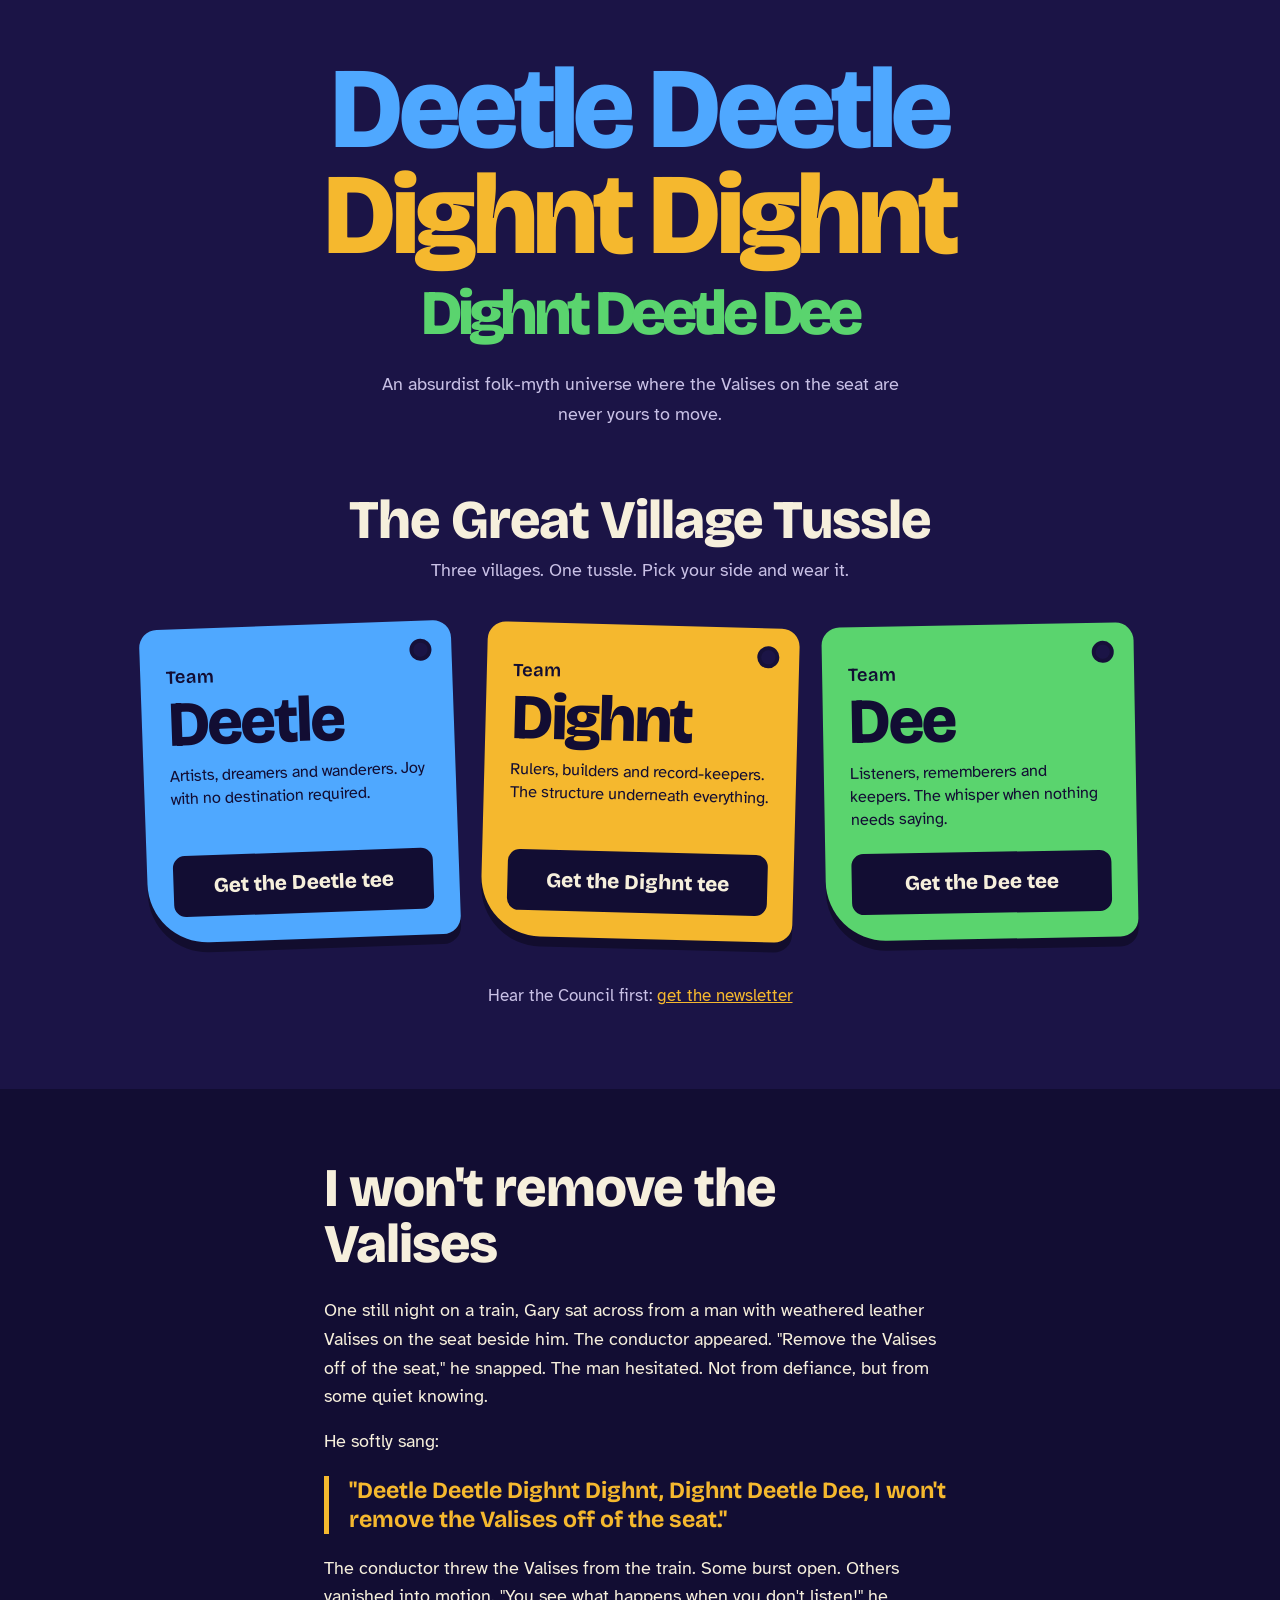
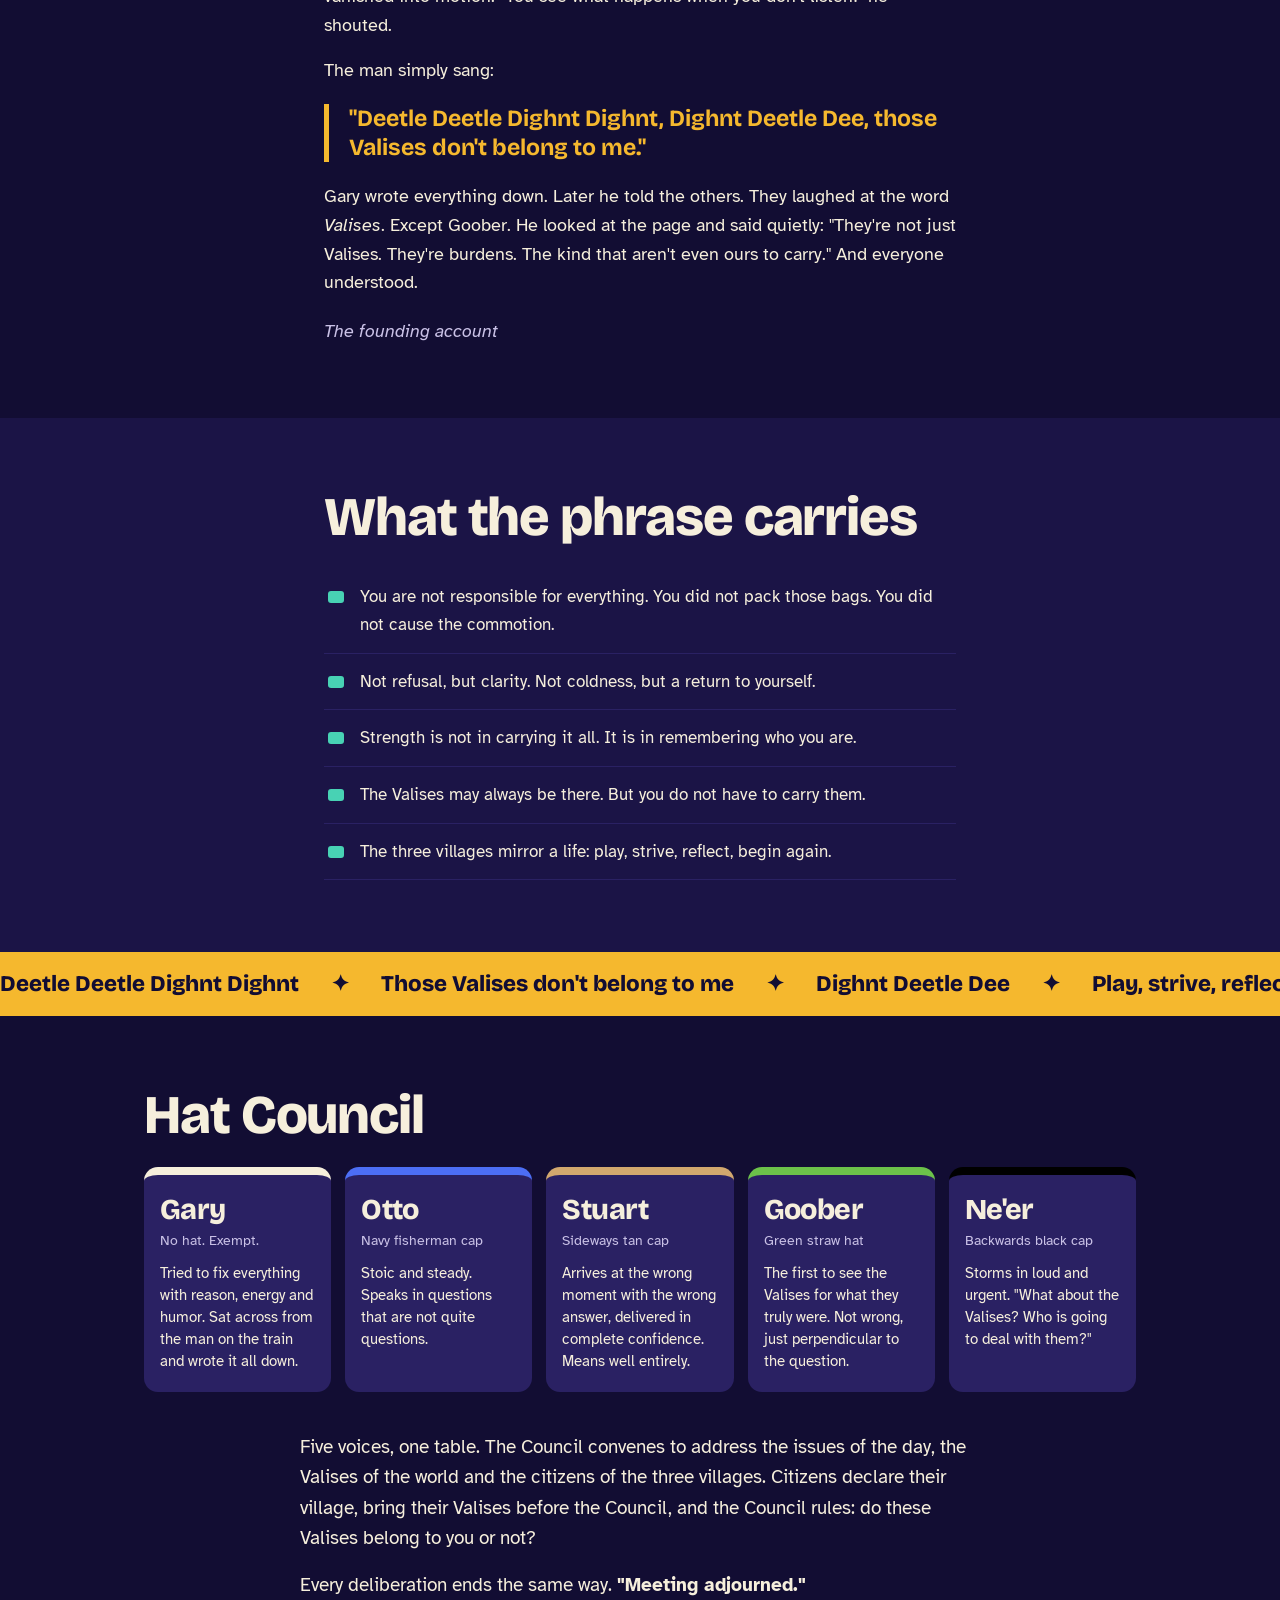
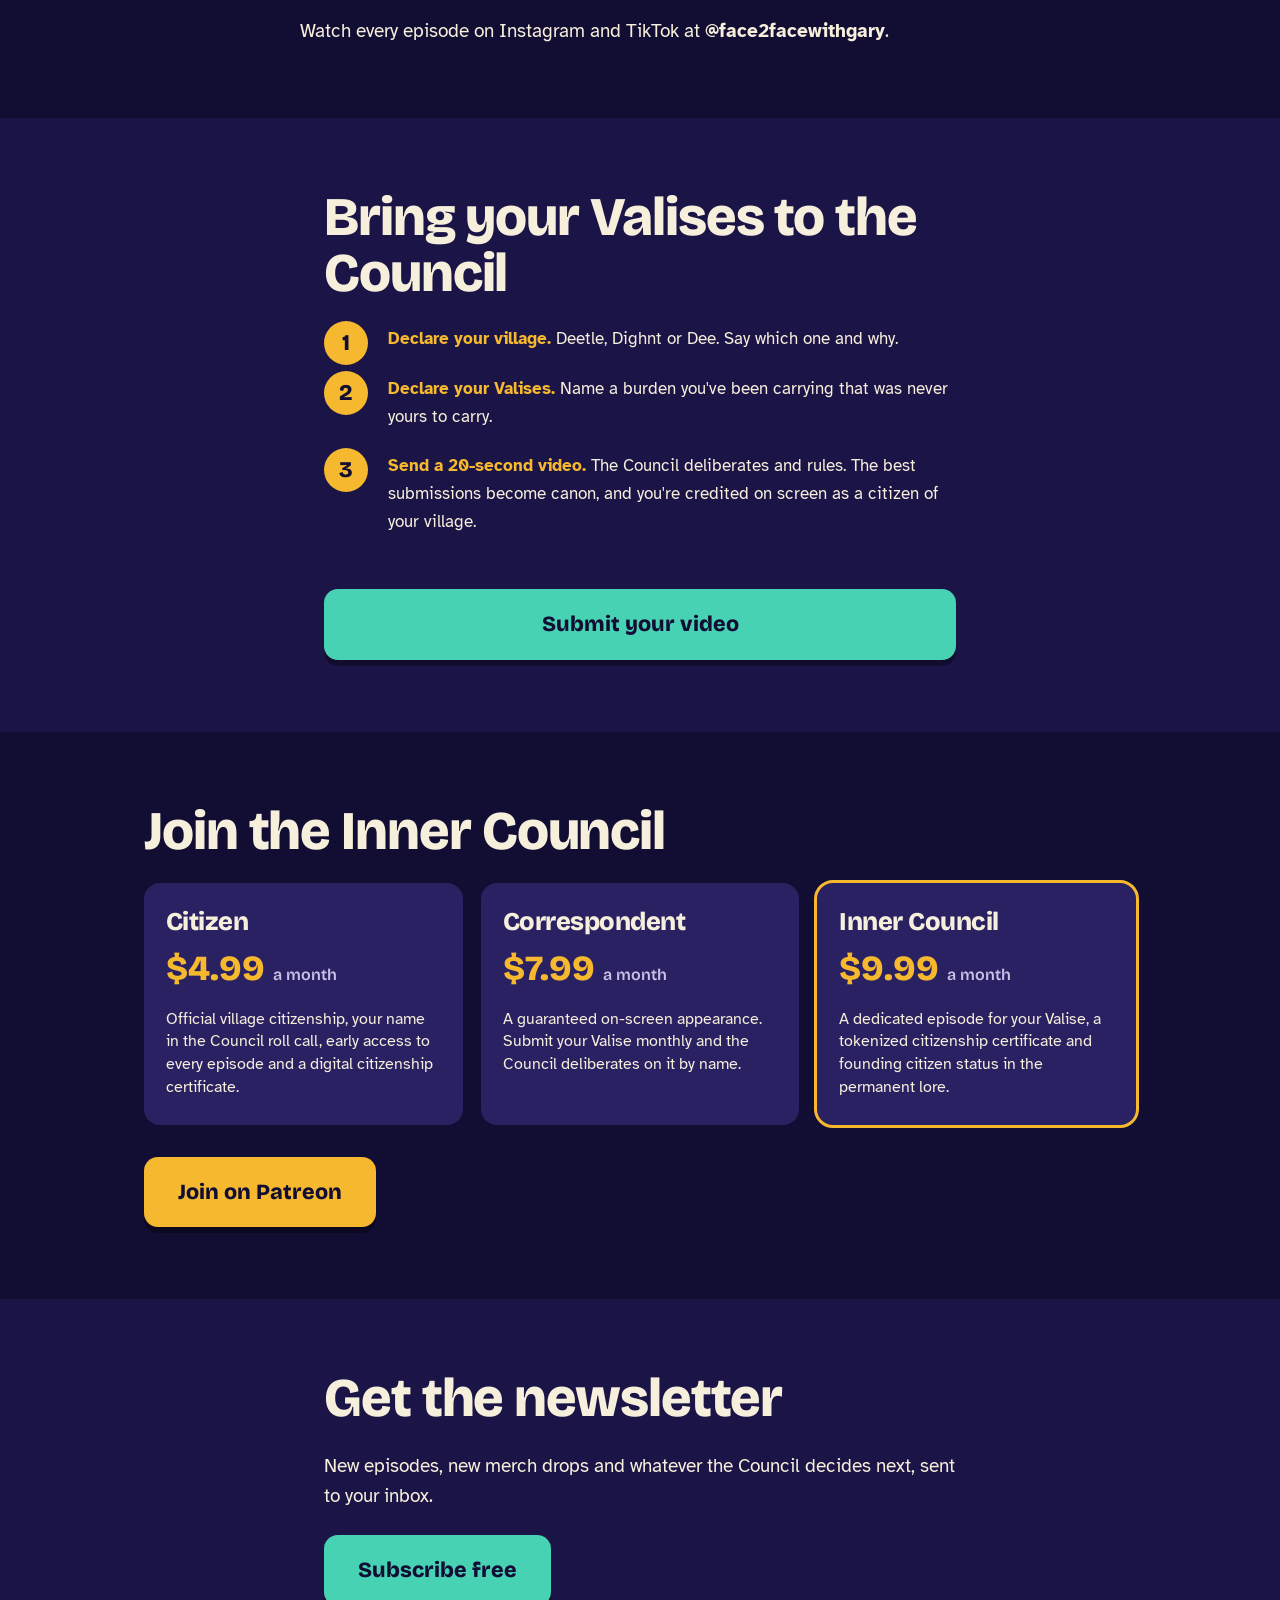
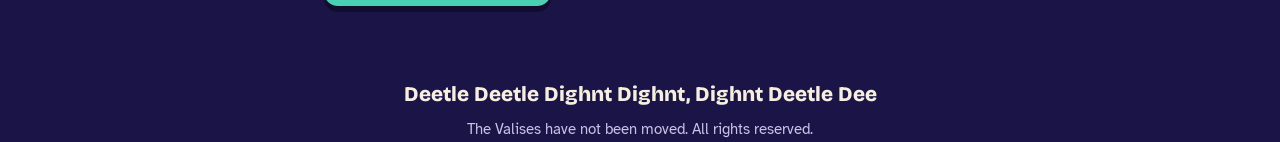
==== commit 25e434d7: "Tell browsers the pages are already dark so dark-mode filters don't alter colors Co-Authored-By: Cla" ====
--- a/index.html
+++ b/index.html
@@ -3,6 +3,8 @@
 <head>
 <meta charset="UTF-8">
 <meta name="viewport" content="width=device-width, initial-scale=1.0">
+<meta name="color-scheme" content="dark">
+<meta name="darkreader-lock">
 <title>Deetle Deetle Dighnt Dighnt</title>
 <meta name="description" content="Pick your village in the Great Village Tussle. Team Deetle, Team Dighnt or Team Dee tees from the Hat Council.">
 <link rel="preconnect" href="https://fonts.googleapis.com">
--- a/style.css
+++ b/style.css
@@ -8,6 +8,9 @@
   --gold: #f5b82e;
   --teal: #48d2b4;
   --lilac: #b79cff;
+  --deetle: #4fa8ff;
+  --dighnt: #f5b82e;
+  --dee: #5ad46e;
   --display: 'Bricolage Grotesque', 'Arial Black', sans-serif;
   --body: 'Atkinson Hyperlegible', Verdana, sans-serif;
 }
@@ -58,10 +61,10 @@
   letter-spacing: -0.04em;
 }
 .chant span { display: block; }
-.chant .l1 { color: var(--gold); }
-.chant .l2 { color: var(--teal); }
+.chant .l1 { color: var(--deetle); }
+.chant .l2 { color: var(--dighnt); }
 .chant .l3 {
-  color: var(--lilac);
+  color: var(--dee);
   font-size: 0.55em;
   margin-top: 0.25em;
 }
@@ -97,9 +100,9 @@
   transform: rotate(var(--tilt));
   transition: transform 0.18s ease, box-shadow 0.18s ease;
 }
-.tag:nth-child(1) { background: var(--gold); --tilt: -2deg; }
-.tag:nth-child(2) { background: var(--teal); --tilt: 1.5deg; }
-.tag:nth-child(3) { background: var(--lilac); --tilt: -1deg; }
+.tag:nth-child(1) { background: var(--deetle); --tilt: -2deg; }
+.tag:nth-child(2) { background: var(--dighnt); --tilt: 1.5deg; }
+.tag:nth-child(3) { background: var(--dee); --tilt: -1deg; }
 
 .tag:hover, .tag:focus-visible {
   transform: rotate(0deg) translateY(-6px);
@@ -254,9 +257,9 @@
 
 .village-pick { display: grid; grid-template-columns: repeat(3, 1fr); gap: 14px; margin: 8px 0 8px; }
 .village-pick div { border-radius: 14px; padding: 18px 14px; color: var(--night-deep); }
-.village-pick div:nth-child(1) { background: var(--gold); }
-.village-pick div:nth-child(2) { background: var(--teal); }
-.village-pick div:nth-child(3) { background: var(--lilac); }
+.village-pick div:nth-child(1) { background: var(--deetle); }
+.village-pick div:nth-child(2) { background: var(--dighnt); }
+.village-pick div:nth-child(3) { background: var(--dee); }
 .village-pick b { display: block; font-family: var(--display); font-weight: 800; font-size: 1.9rem; line-height: 1; margin-bottom: 6px; }
 .village-pick span { font-size: 0.95rem; line-height: 1.35; display: block; }
 
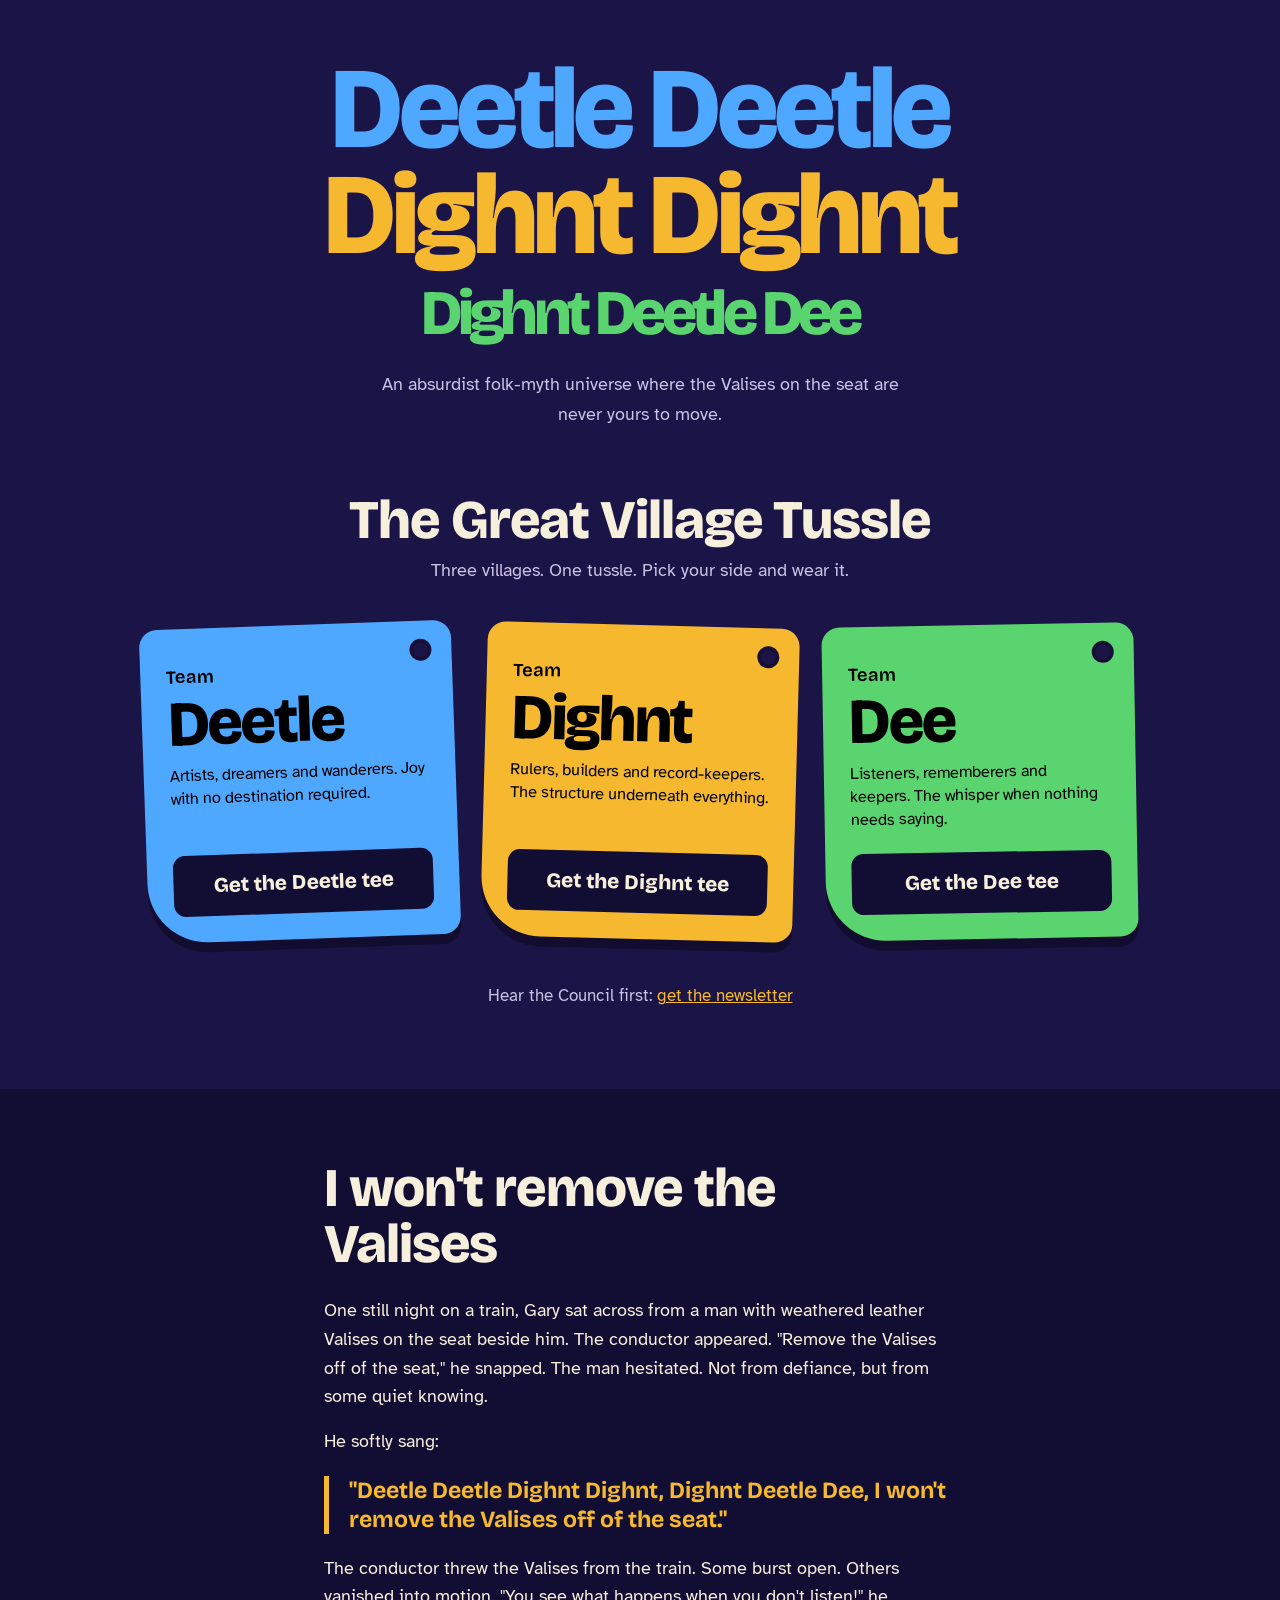
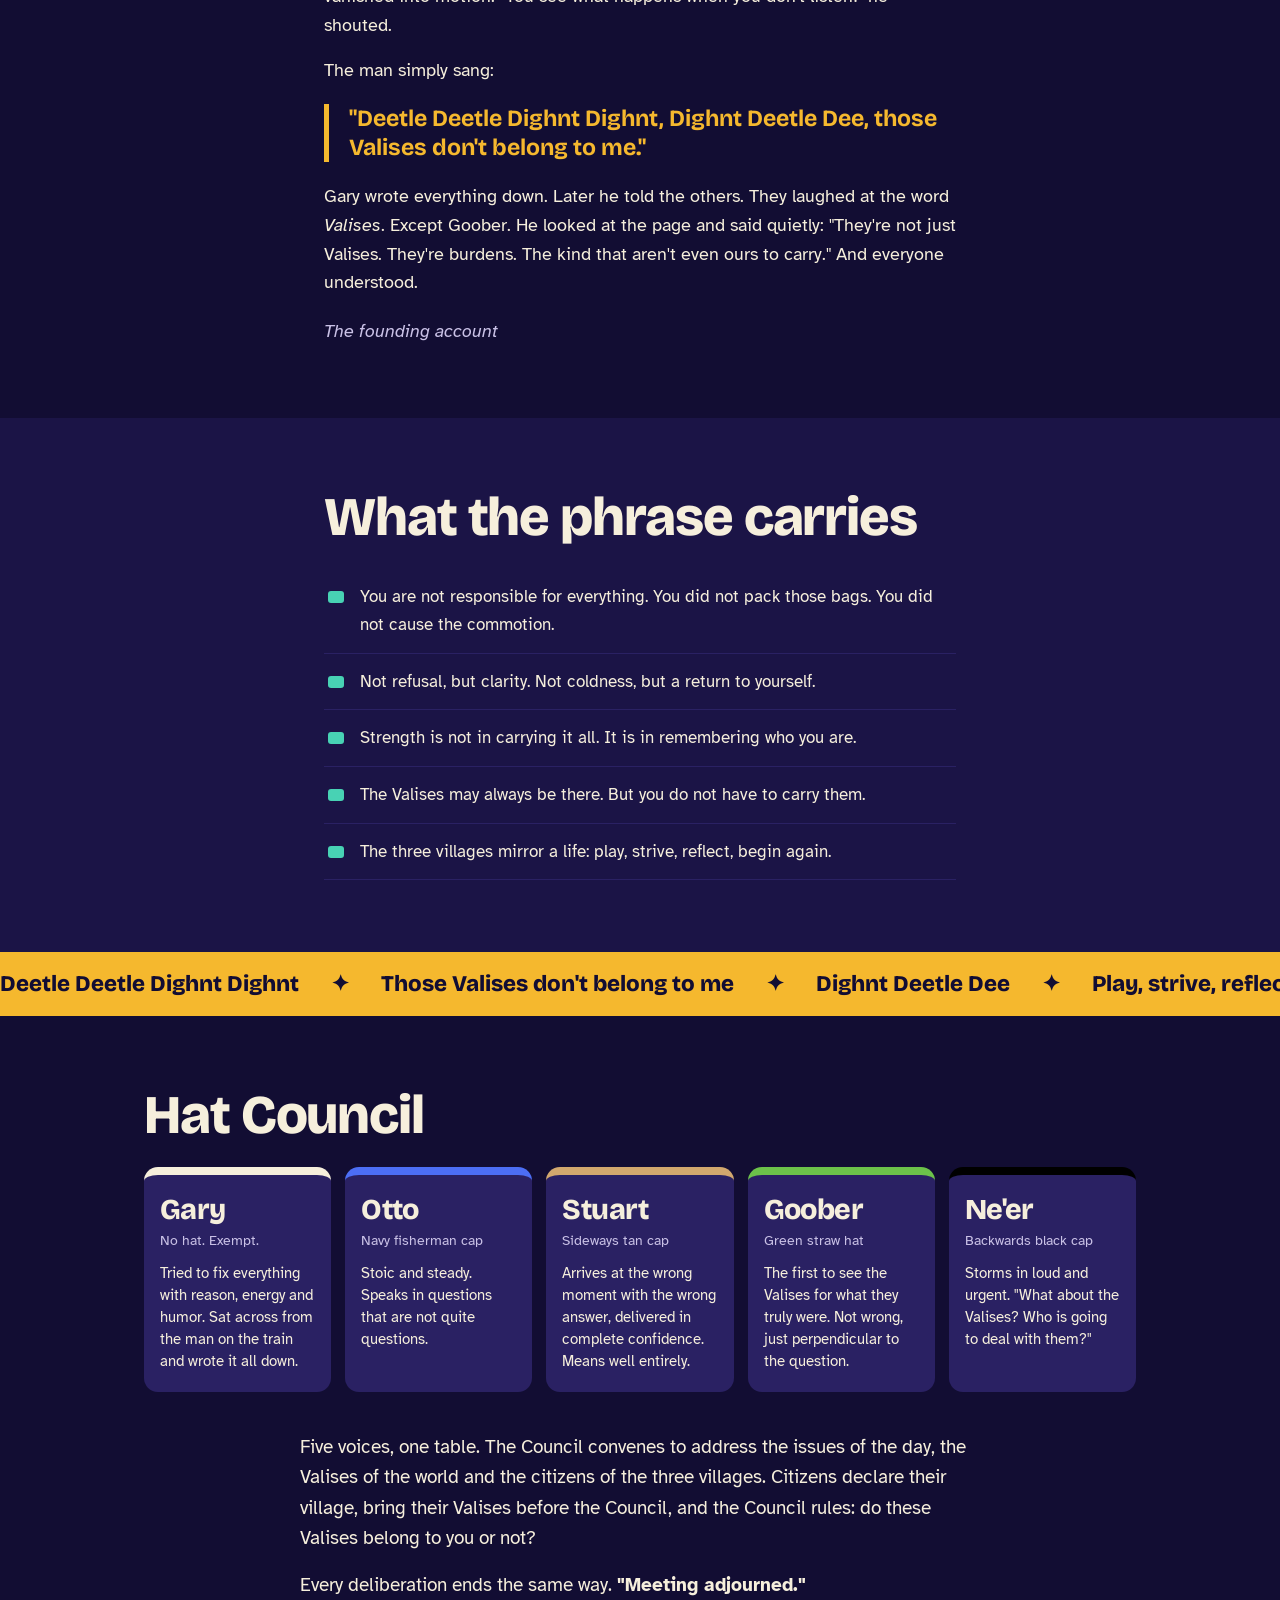
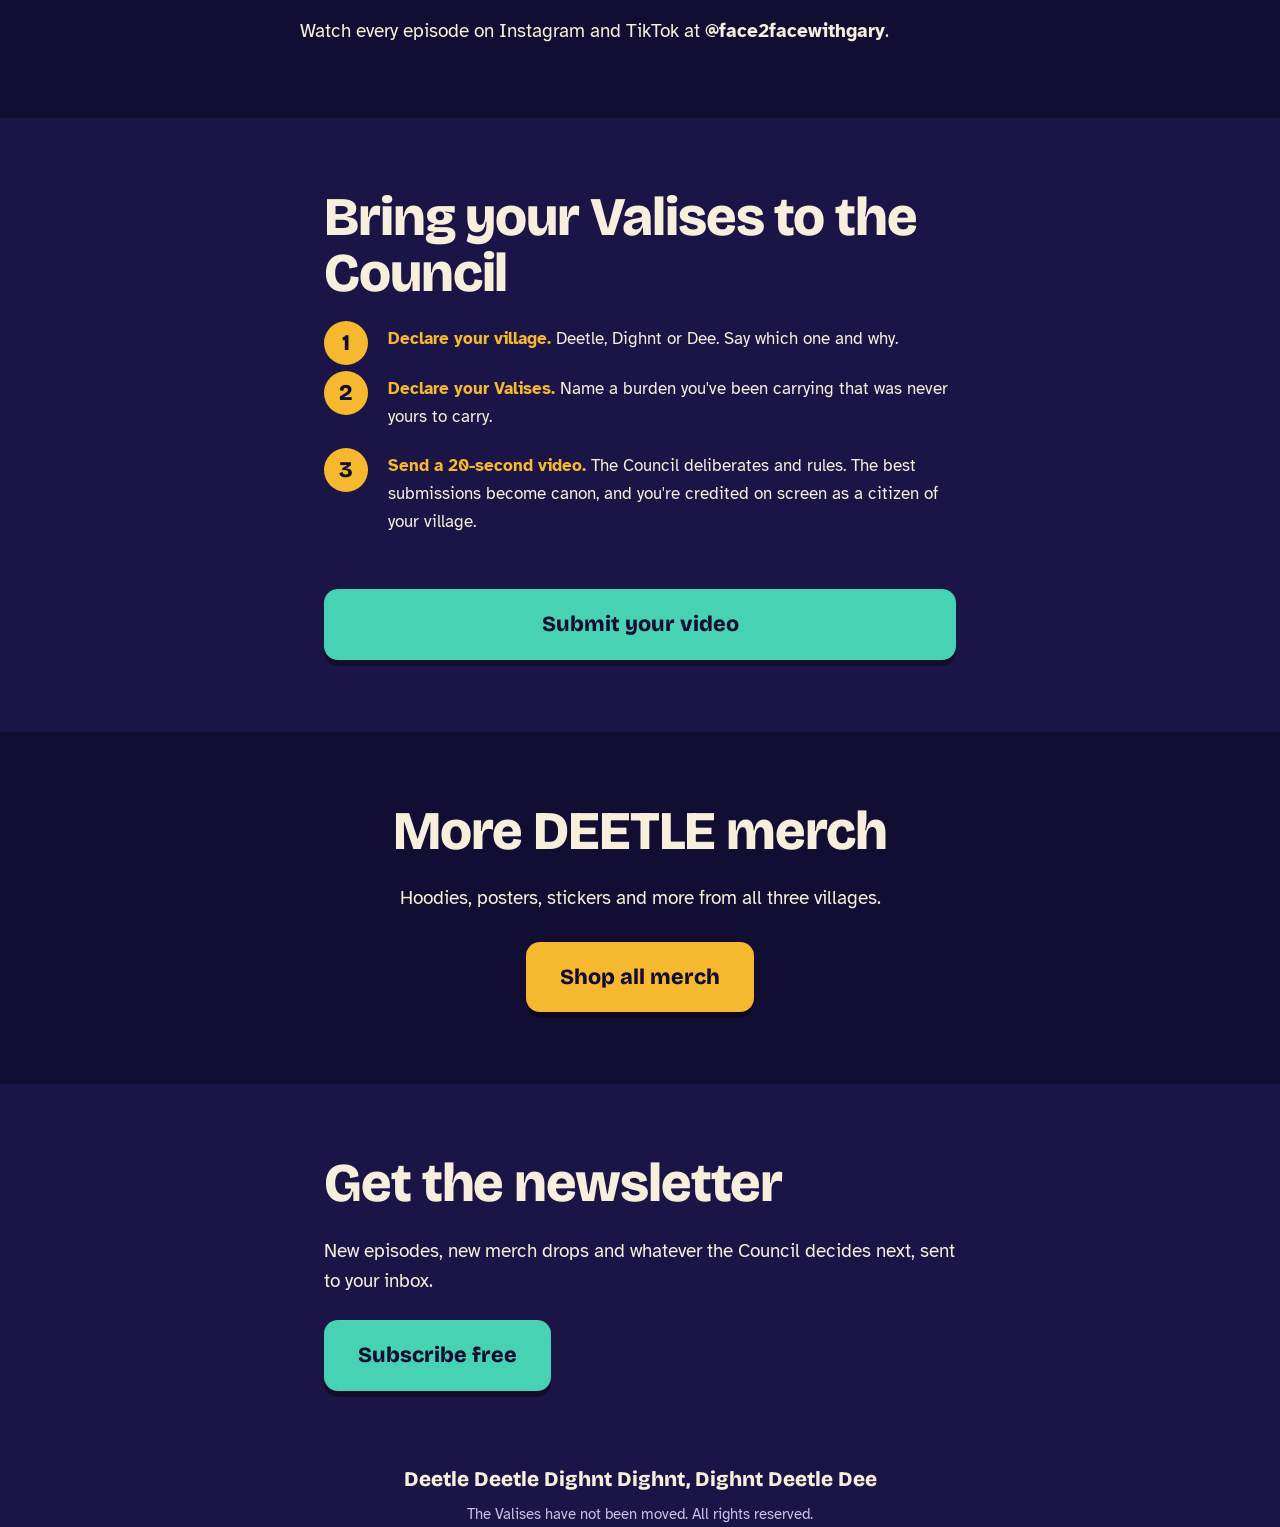
==== commit d5b462bf: "Replace Inner Council memberships with a Shop all merch section Co-Authored-By: Claude Opus 5.5 <nor" ====
--- a/index.html
+++ b/index.html
@@ -148,28 +148,12 @@
     </div>
   </section>
 
-  <!-- MEMBERSHIP -->
+  <!-- MORE MERCH -->
   <section class="band">
-    <div class="wrap">
-      <h2>Join the Inner Council</h2>
-      <div class="tiers">
-        <div class="tier">
-          <h3>Citizen</h3>
-          <div class="price">$4.99 <small>a month</small></div>
-          <p>Official village citizenship, your name in the Council roll call, early access to every episode and a digital citizenship certificate.</p>
-        </div>
-        <div class="tier">
-          <h3>Correspondent</h3>
-          <div class="price">$7.99 <small>a month</small></div>
-          <p>A guaranteed on-screen appearance. Submit your Valise monthly and the Council deliberates on it by name.</p>
-        </div>
-        <div class="tier">
-          <h3>Inner Council</h3>
-          <div class="price">$9.99 <small>a month</small></div>
-          <p>A dedicated episode for your Valise, a tokenized citizenship certificate and founding citizen status in the permanent lore.</p>
-        </div>
-      </div>
-      <a class="btn btn-gold" href="https://www.patreon.com/c/garysl127" target="_blank" rel="noopener">Join on Patreon</a>
+    <div class="narrow" style="text-align:center">
+      <h2>More DEETLE merch</h2>
+      <p style="margin-bottom:28px">Hoodies, posters, stickers and more from all three villages.</p>
+      <a class="btn btn-gold" href="https://www.face2facewithgary.com/category/all-products" target="_blank" rel="noopener">Shop all merch</a>
     </div>
   </section>
 
--- a/style.css
+++ b/style.css
@@ -295,3 +295,7 @@
   .ticker { animation: none; }
   .tag, .btn { transition: none; }
 }
+
+/* Card text is always solid black for readability */
+.tag .tag-team, .tag .tag-name, .tag .tag-who,
+.village-pick b, .village-pick span { color: #000000; }
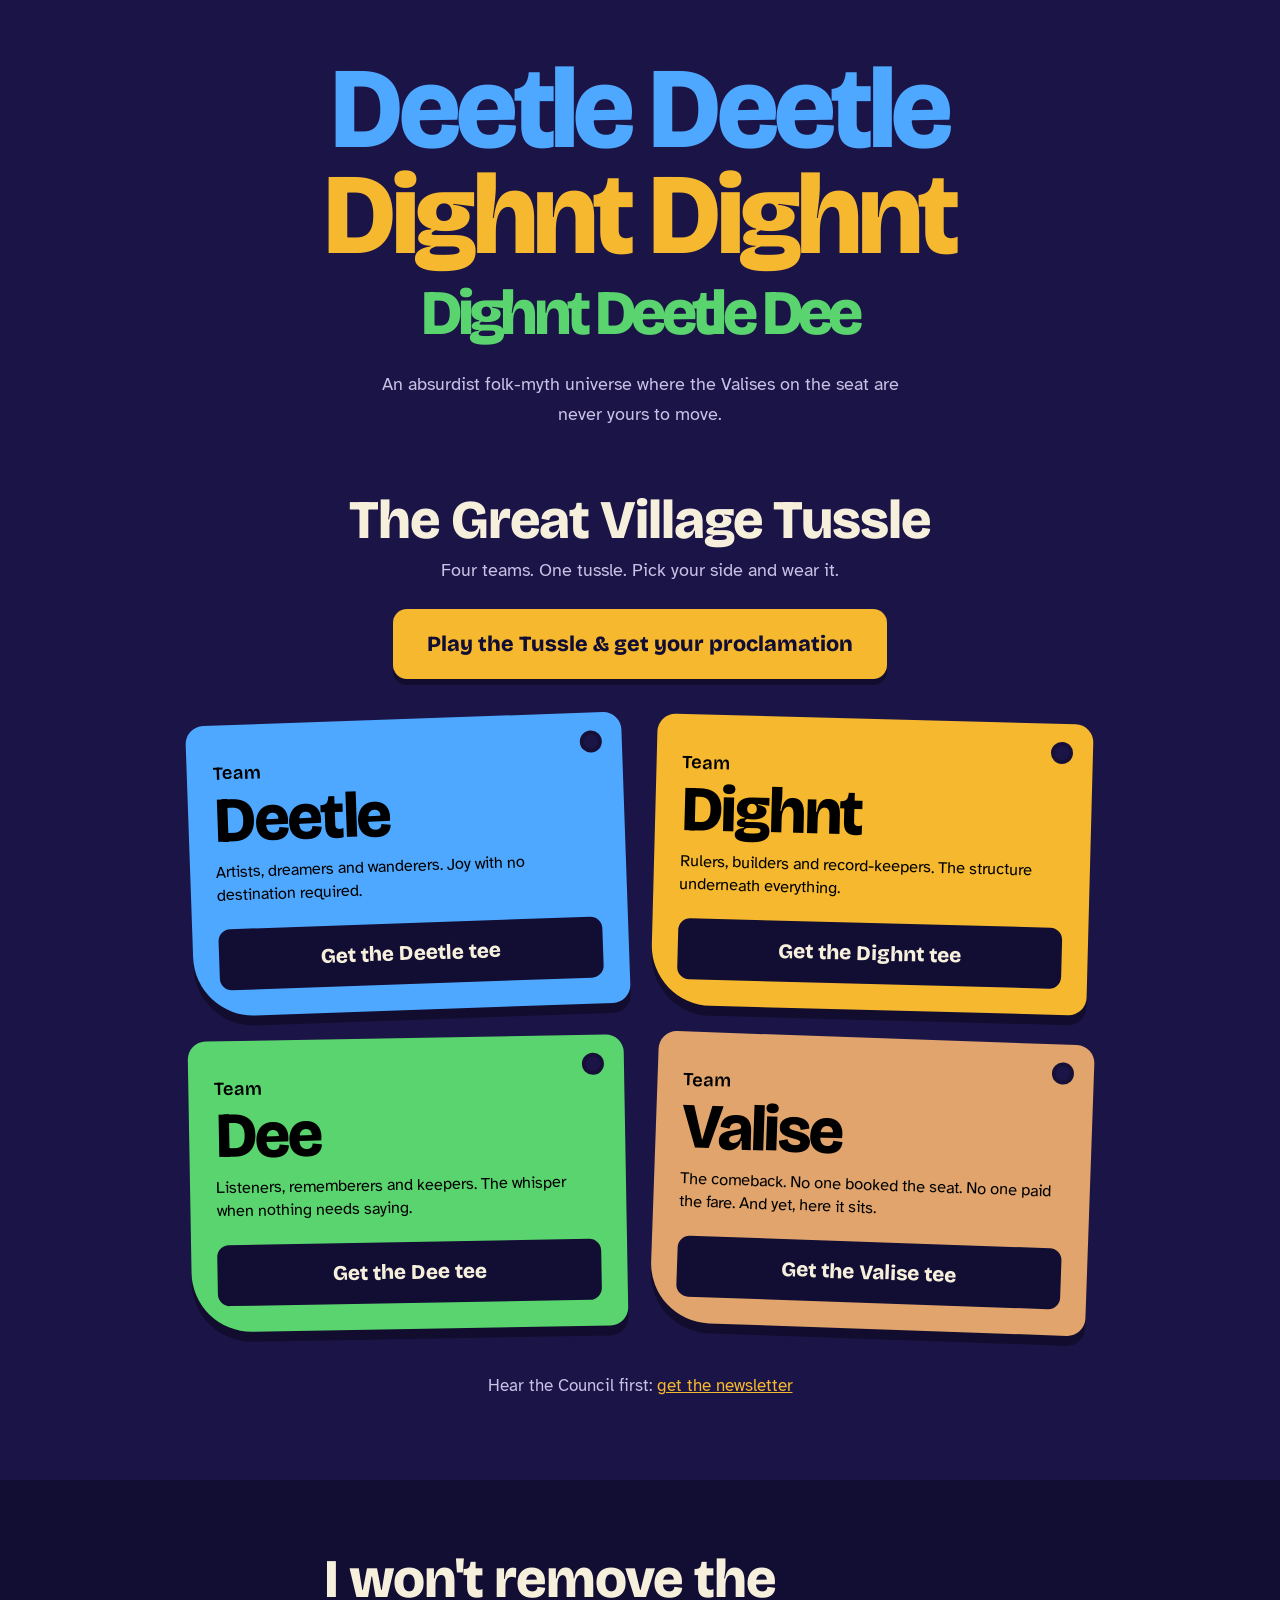
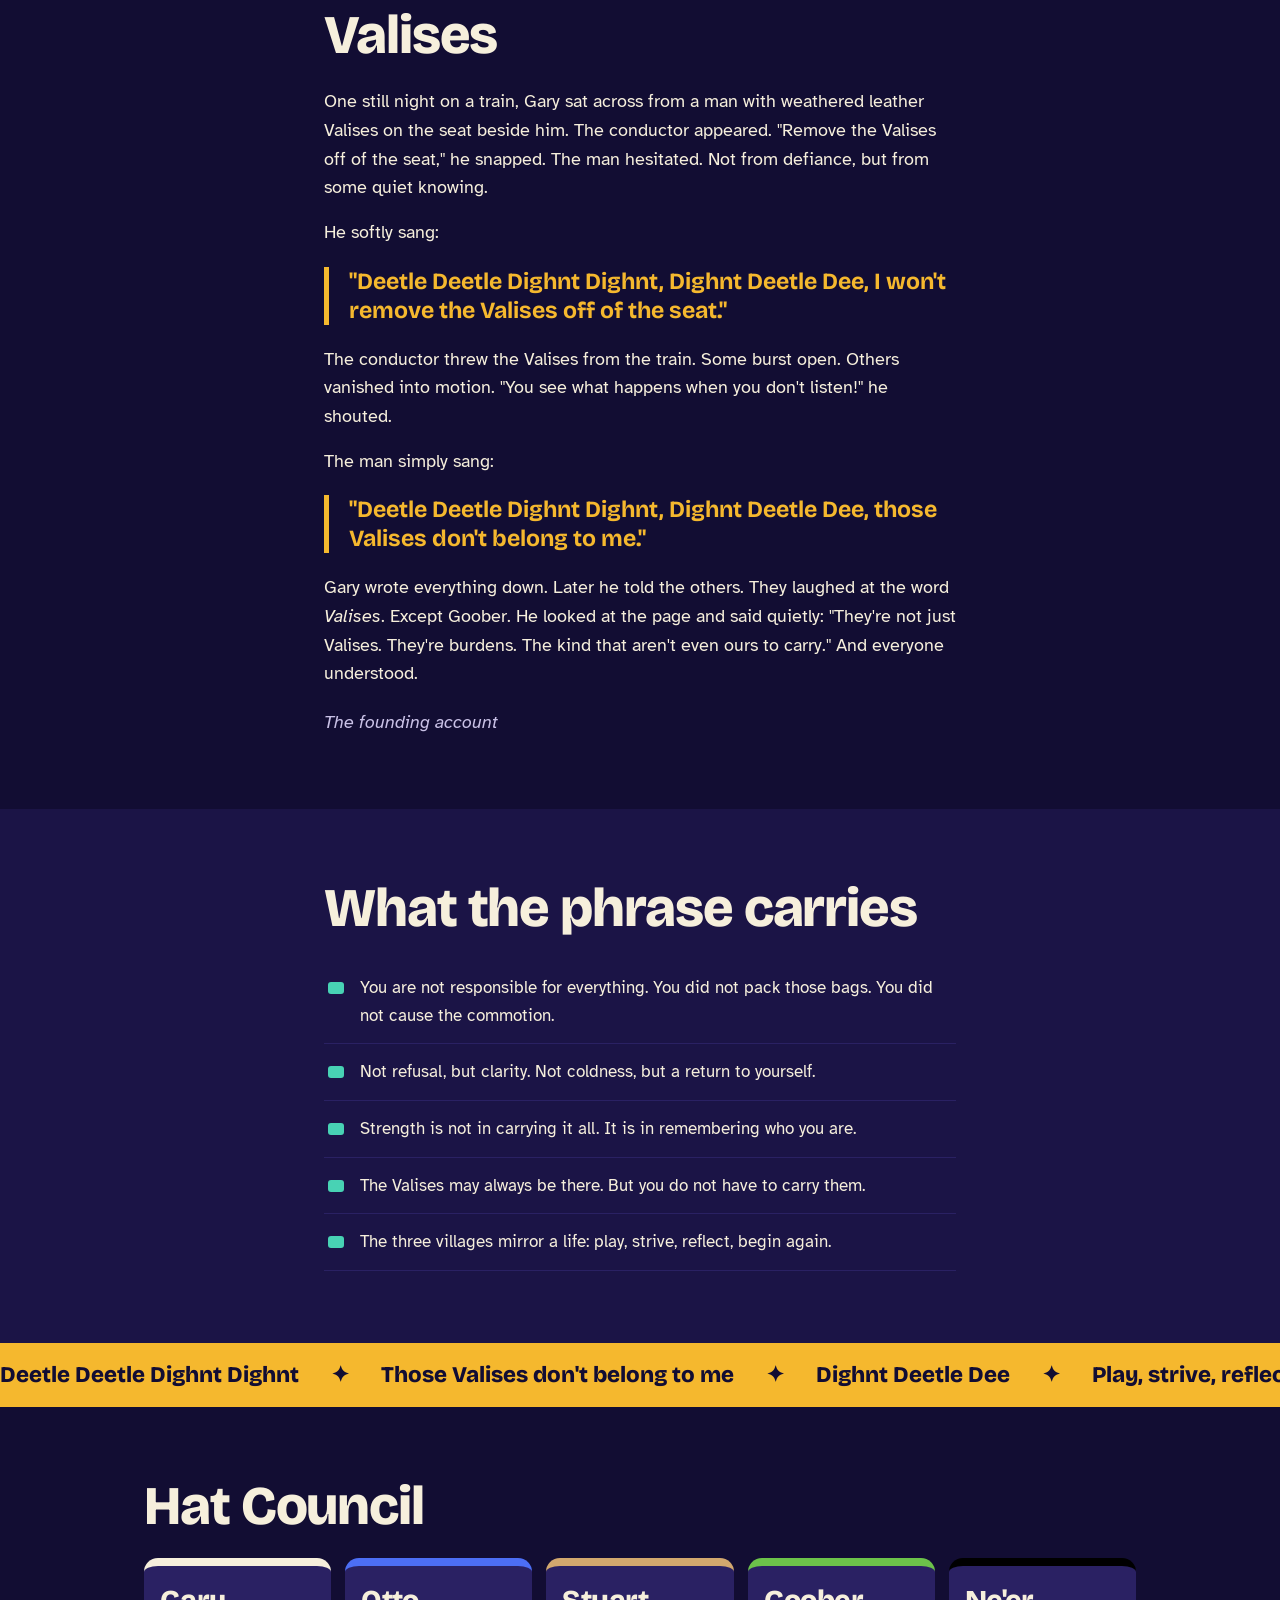
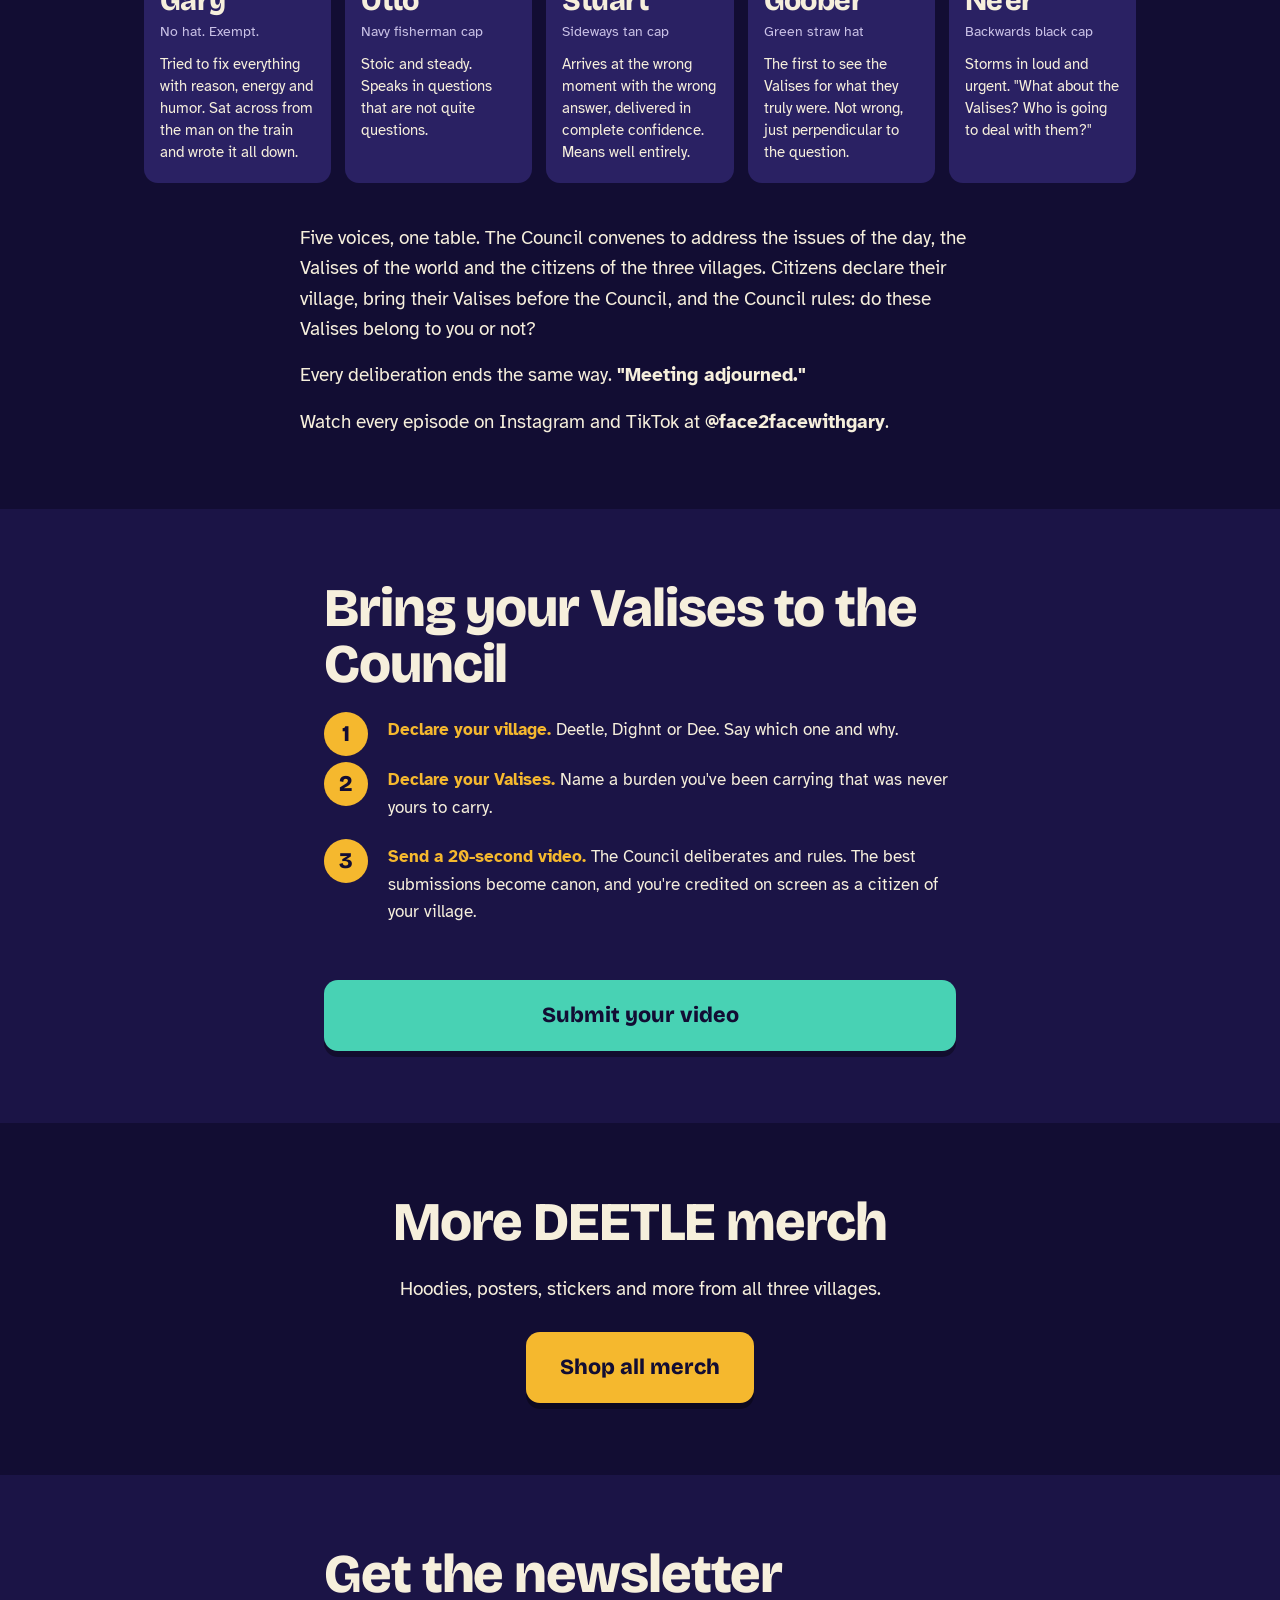
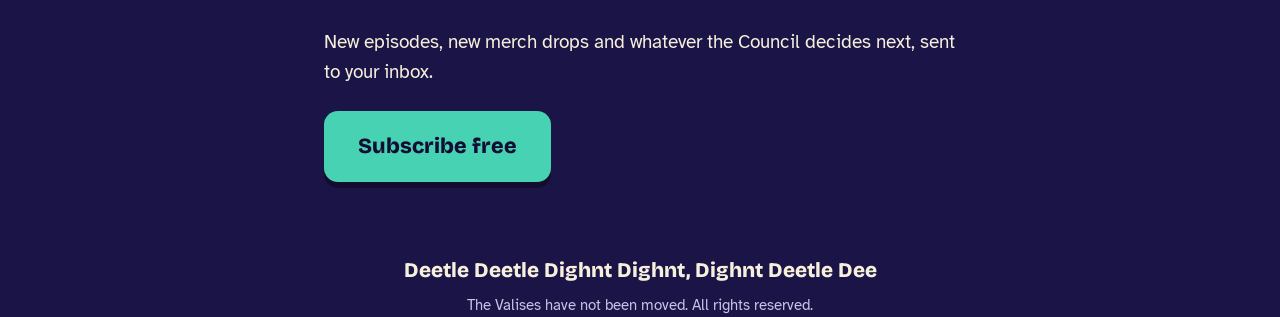
==== commit b69de597: "Add files via upload" ====
--- a/index.html
+++ b/index.html
@@ -6,7 +6,7 @@
 <meta name="color-scheme" content="dark">
 <meta name="darkreader-lock">
 <title>Deetle Deetle Dighnt Dighnt</title>
-<meta name="description" content="Pick your village in the Great Village Tussle. Team Deetle, Team Dighnt or Team Dee tees from the Hat Council.">
+<meta name="description" content="Pick your village in the Great Village Tussle. Team Deetle, Team Dighnt, Team Dee or Team Valise tees from the Hat Council.">
 <link rel="preconnect" href="https://fonts.googleapis.com">
 <link rel="preconnect" href="https://fonts.gstatic.com" crossorigin>
 <link href="https://fonts.googleapis.com/css2?family=Bricolage+Grotesque:opsz,wght@12..96,600;12..96,700;12..96,800&family=Atkinson+Hyperlegible:ital,wght@0,400;0,700;1,400&display=swap" rel="stylesheet">
@@ -28,7 +28,8 @@
   <!-- THE GREAT VILLAGE TUSSLE: SHOP -->
   <section class="shop wrap" id="shop">
     <h2>The Great Village Tussle</h2>
-    <p class="shop-sub">Three villages. One tussle. Pick your side and wear it.</p>
+    <p class="shop-sub">Four teams. One tussle. Pick your side and wear it.</p>
+    <p class="play-wrap"><a class="btn btn-gold" href="great-village-tussle.html">Play the Tussle &amp; get your proclamation</a></p>
 
     <div class="tags">
       <a class="tag" href="https://www.face2facewithgary.com/product-page/team-deetle-the-great-village-tussle-tee" target="_blank" rel="noopener">
@@ -48,6 +49,12 @@
         <span class="tag-name">Dee</span>
         <span class="tag-who">Listeners, rememberers and keepers. The whisper when nothing needs saying.</span>
         <span class="tag-cta">Get the Dee tee</span>
+      </a>
+      <a class="tag" href="https://www.face2facewithgary.com/product-page/team-valise-the-great-village-tussle-tee" target="_blank" rel="noopener">
+        <span class="tag-team">Team</span>
+        <span class="tag-name">Valise</span>
+        <span class="tag-who">The comeback. No one booked the seat. No one paid the fare. And yet, here it sits.</span>
+        <span class="tag-cta">Get the Valise tee</span>
       </a>
     </div>
 
--- a/style.css
+++ b/style.css
@@ -11,6 +11,7 @@
   --deetle: #4fa8ff;
   --dighnt: #f5b82e;
   --dee: #5ad46e;
+  --valise: #e0a46c;
   --display: 'Bricolage Grotesque', 'Arial Black', sans-serif;
   --body: 'Atkinson Hyperlegible', Verdana, sans-serif;
 }
@@ -84,7 +85,9 @@
 
 .tags {
   display: grid;
-  grid-template-columns: repeat(3, 1fr);
+  grid-template-columns: repeat(2, 1fr);
+  max-width: 900px;
+  margin: 0 auto;
   gap: 28px;
 }
 
@@ -103,6 +106,8 @@
 .tag:nth-child(1) { background: var(--deetle); --tilt: -2deg; }
 .tag:nth-child(2) { background: var(--dighnt); --tilt: 1.5deg; }
 .tag:nth-child(3) { background: var(--dee); --tilt: -1deg; }
+.tag:nth-child(4) { background: var(--valise); --tilt: 2deg; }
+.play-wrap { text-align: center; margin: -16px 0 40px; }
 
 .tag:hover, .tag:focus-visible {
   transform: rotate(0deg) translateY(-6px);
